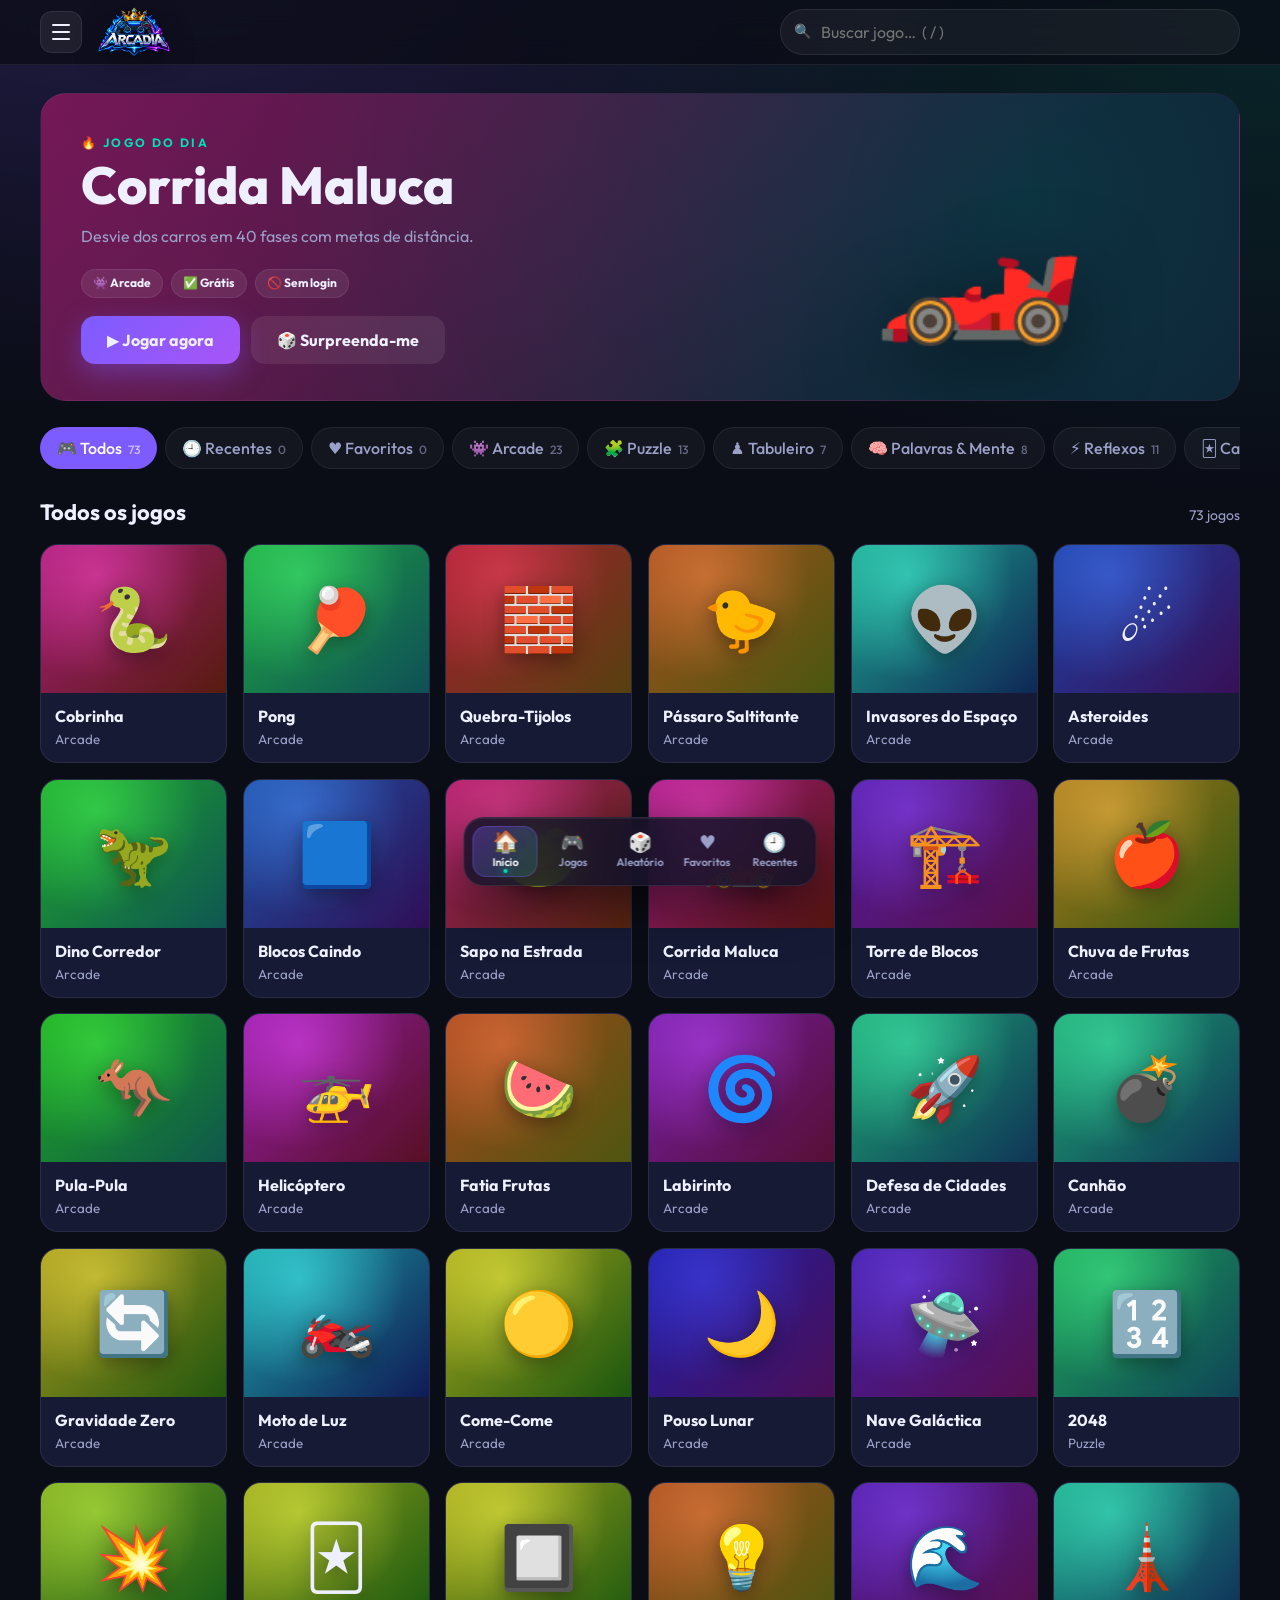
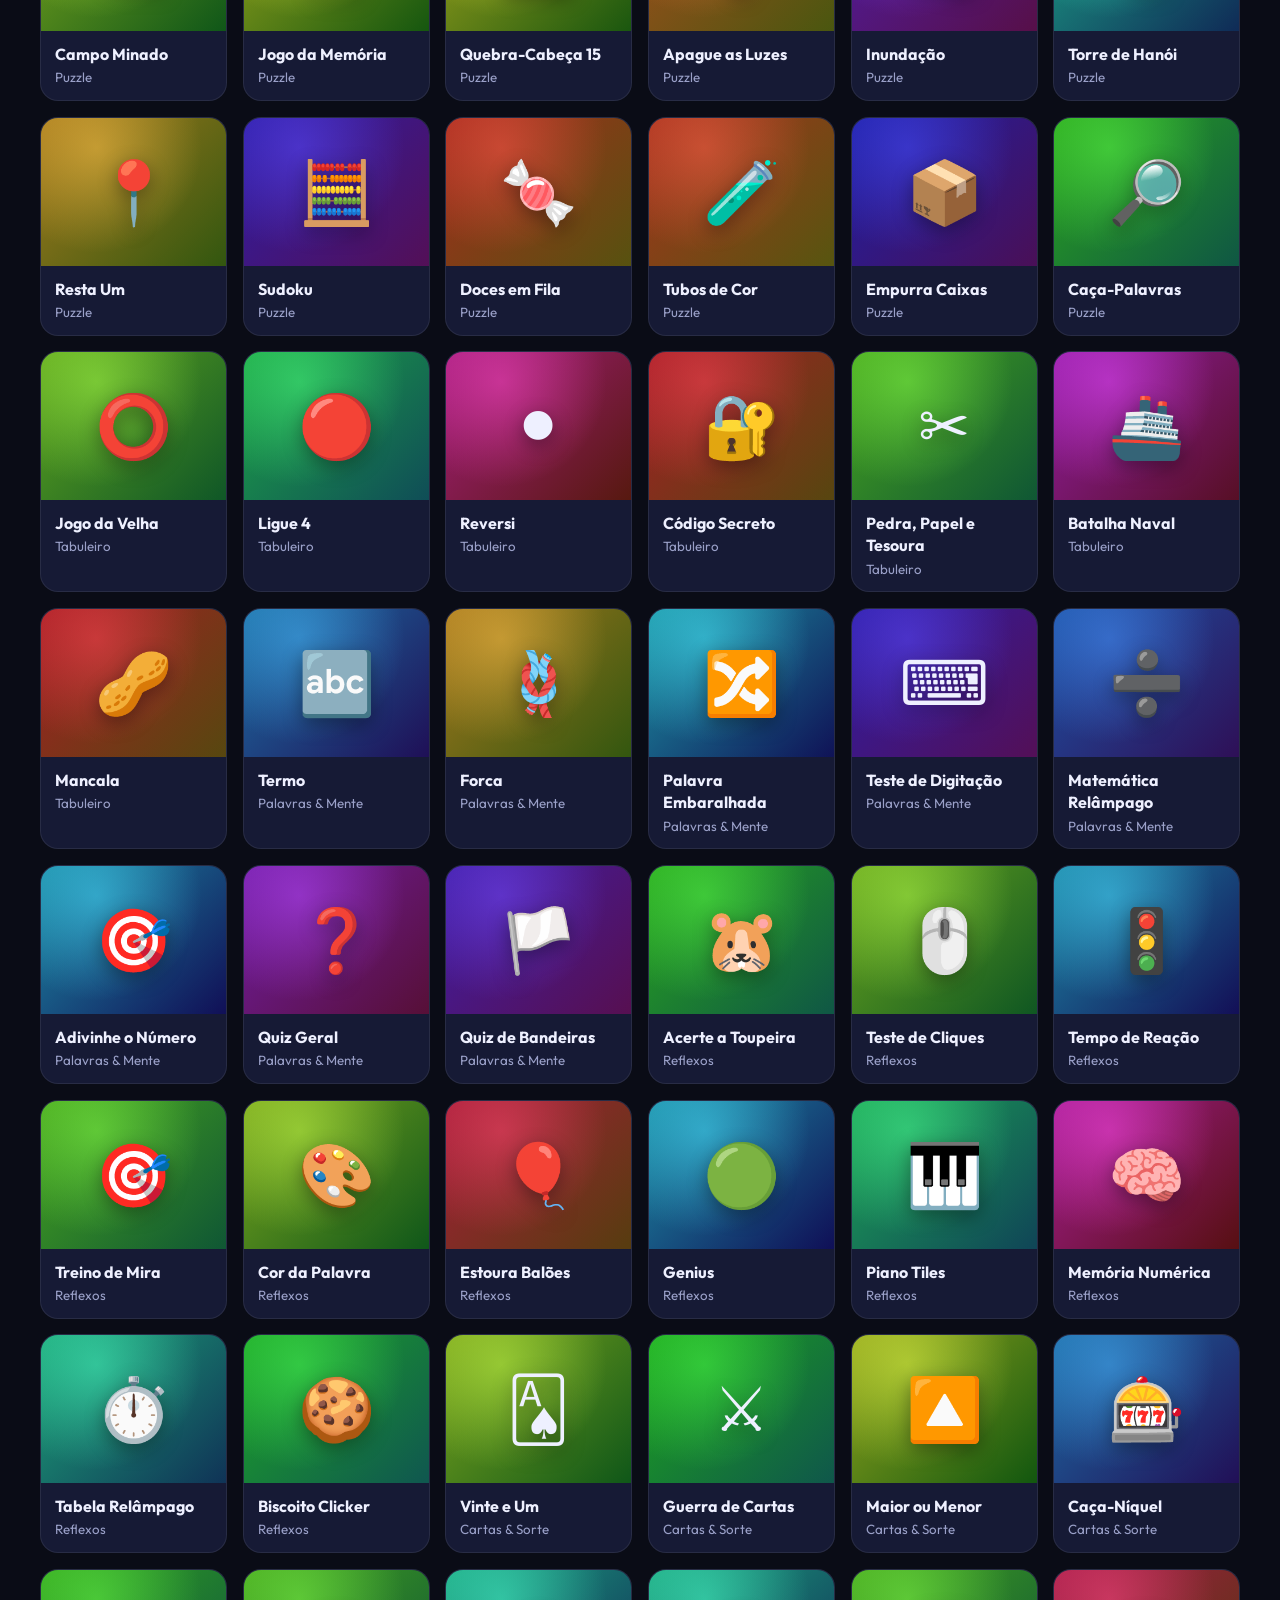
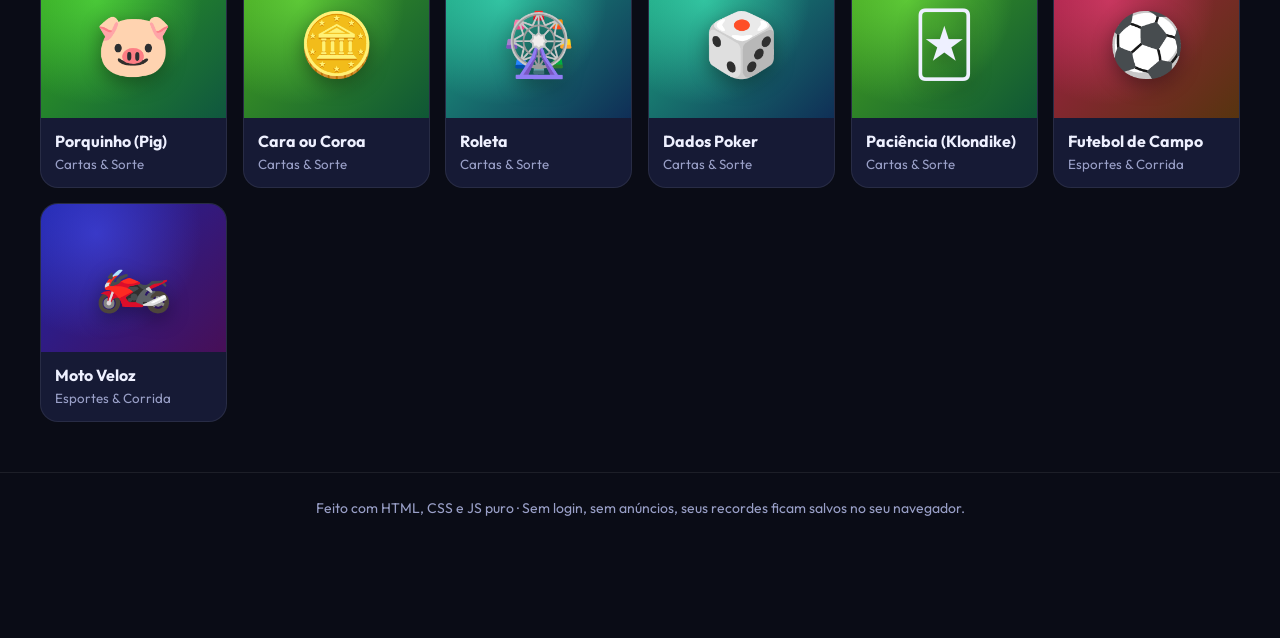
==== index.html @ a202a9a1 "git commit primeiro commit" ====
<!doctype html>
<html lang="pt-BR">
<head>
  <meta charset="utf-8">
  <!-- viewport responsivo: base para o layout funcionar bem em celulares -->
  <meta name="viewport" content="width=device-width,initial-scale=1">
  <title>ARCADIA · Jogos online grátis, sem login</title>
  <meta name="description" content="Mais de 70 jogos grátis direto no navegador. Sem login, sem instalar, sem enrolação.">
  <!-- Logotipo oficial (crop do images/arcadia.png) -->
  <link rel="icon" type="image/png" href="images/arcadia-icon.png">
  <link rel="apple-touch-icon" href="images/arcadia-icon.png">
  <link rel="preconnect" href="https://fonts.googleapis.com">
  <link href="https://fonts.googleapis.com/css2?family=Outfit:wght@400;500;700;800&family=Press+Start+2P&display=swap" rel="stylesheet">
  <link rel="stylesheet" href="css/style.css">
</head>
<body>
  <!-- HEADER FIXO/STICKY: fica no topo mesmo durante a rolagem.
       O botão hambúrguer e a barra de progresso são injetados por js/ui.js. -->
  <header class="top"><div class="wrap">
    <a class="logo" href="index.html" aria-label="ARCADIA — página inicial"><img src="images/arcadia-logo.png" alt="ARCADIA" width="462" height="320" decoding="async"></a>
    <!-- Busca instantânea: filtra por nome, descrição ou id (atalho: tecla /) -->
    <label class="search"><input id="q" type="search" placeholder="Buscar jogo…  ( / )" autocomplete="off" aria-label="Buscar jogo"></label>
  </div></header>

  <main class="wrap">
    <!-- DESTAQUE DO DIA: preenchido por portal.js com um jogo escolhido pela data -->
    <section class="hero" id="hero"></section>

    <!-- CONTINUE JOGANDO: campanhas com progresso salvo. Oculto quando vazio. -->
    <section class="resume" id="resume" hidden></section>

    <!-- FILTROS: Todos / Recentes / Favoritos + categorias. Gerado pelo portal.js -->
    <nav class="chips" id="chips" aria-label="Filtros de jogos"></nav>

    <!-- TÍTULO DA LISTA + CONTADOR -->
    <div class="sec"><h2 id="title">Todos os jogos</h2><span id="count"></span></div>

    <!-- GRADE DE JOGOS: cards gerados dinamicamente -->
    <div class="grid" id="grid"></div>
  </main>

  <!-- Rodapé tradicional. O menu fixo de navegação (dock) é criado pelo ui.js. -->
  <footer><div class="wrap">Feito com HTML, CSS e JS puro · Sem login, sem anúncios, seus recordes ficam salvos no seu navegador.</div></footer>

  <!-- Ordem importante:
       common.js  -> utilidades, som, efeitos e armazenamento local;
       catalog.js -> lista de todos os jogos;
       ui.js      -> menu lateral animado + dock fixo + progresso de scroll;
       portal.js  -> lógica exclusiva da home. -->
  <script src="js/common.js"></script>
  <script src="js/catalog.js"></script>
  <script src="js/ui.js"></script>
  <script src="js/portal.js"></script>
</body>
</html>
---- css/style.css ----
*{box-sizing:border-box;margin:0}
:root{--bg:#0a0c16;--card:#161a35;--line:rgba(255,255,255,.08);--txt:#eef0ff;--mut:#9aa0c8;--acc:#7c5cff;--acc2:#00e0b8;--pink:#ff4d8d;--r:18px;--h:260}
html{scroll-behavior:smooth}
body{font-family:'Outfit',system-ui,sans-serif;background:var(--bg);color:var(--txt);min-height:100vh;line-height:1.4;background-image:radial-gradient(900px 500px at 10% -10%,rgba(124,92,255,.22),transparent),radial-gradient(800px 500px at 100% 0,rgba(0,224,184,.12),transparent);background-attachment:fixed}
a{color:inherit;text-decoration:none}
button{font:inherit;color:inherit;cursor:pointer;border:0;background:none}
.wrap{max-width:1240px;margin:0 auto;padding:0 20px}
.top{position:sticky;top:0;z-index:20;backdrop-filter:blur(14px);background:rgba(10,12,22,.72);border-bottom:1px solid var(--line)}
.top .wrap{display:flex;align-items:center;gap:16px;height:64px}
.logo{display:flex;align-items:center;flex:none;height:50px}
.logo img{display:block;height:50px;width:auto;filter:drop-shadow(0 5px 14px rgba(0,0,0,.45))}
.search{flex:1;max-width:460px;margin-left:auto;position:relative}
.search input{width:100%;padding:11px 16px 11px 40px;border-radius:999px;border:1px solid var(--line);background:rgba(255,255,255,.05);color:var(--txt);font:inherit;outline:0;transition:.2s}
.search input:focus{border-color:var(--acc);box-shadow:0 0 0 4px rgba(124,92,255,.2)}
.search:before{content:'🔍';position:absolute;left:14px;top:50%;transform:translateY(-50%);font-size:14px;opacity:.7}
.hero{margin:28px 0 8px;border-radius:26px;padding:34px 40px;display:grid;grid-template-columns:1.2fr .8fr;gap:20px;align-items:center;overflow:hidden;border:1px solid var(--line);background:linear-gradient(135deg,hsl(var(--h) 70% 24%),#10132b 72%)}
.hero small{letter-spacing:.2em;text-transform:uppercase;color:var(--acc2);font-weight:700;font-size:12px}
.hero h1{font-size:clamp(30px,4.5vw,52px);line-height:1.05;font-weight:800;margin-top:6px}
.hero p{color:var(--mut);margin:12px 0 22px;max-width:46ch}
.hero .big{font-size:clamp(90px,16vw,170px);text-align:center;filter:drop-shadow(0 20px 40px rgba(0,0,0,.5));animation:float 4s ease-in-out infinite}
@keyframes float{50%{transform:translateY(-12px) rotate(-4deg)}}
.btn{display:inline-block;padding:13px 26px;border-radius:14px;font-weight:700;background:linear-gradient(135deg,var(--acc),#a855f7);box-shadow:0 10px 28px rgba(124,92,255,.4);transition:.2s}
.btn:hover{transform:translateY(-2px);box-shadow:0 14px 34px rgba(124,92,255,.55)}
.btn.ghost{background:rgba(255,255,255,.08);box-shadow:none;margin-left:8px}
.chips{display:flex;gap:8px;overflow-x:auto;padding:18px 0 6px;scrollbar-width:none}
.chip{padding:9px 16px;border-radius:999px;border:1px solid var(--line);background:rgba(255,255,255,.04);white-space:nowrap;font-weight:500;color:var(--mut);transition:.15s}
.chip:hover{color:#fff}.chip.on{background:var(--acc);color:#fff;border-color:transparent}
.chip b{opacity:.6;margin-left:6px;font-weight:500;font-size:12px}
.sec{display:flex;align-items:baseline;justify-content:space-between;margin:22px 0 4px}
.sec h2{font-size:22px}.sec span{color:var(--mut);font-size:14px}
.grid{display:grid;grid-template-columns:repeat(auto-fill,minmax(168px,1fr));gap:16px;padding:12px 0 50px}
.card{display:block;border-radius:var(--r);overflow:hidden;background:var(--card);border:1px solid var(--line);transition:.25s;position:relative}
.card:hover{transform:translateY(-6px) scale(1.02);box-shadow:0 18px 40px rgba(0,0,0,.45),0 0 0 1px hsl(var(--h) 80% 60%/.6)}
.thumb{aspect-ratio:1/.8;display:grid;place-items:center;font-size:62px;position:relative;background:radial-gradient(circle at 30% 20%,hsl(var(--h) 90% 62%/.55),transparent 60%),linear-gradient(135deg,hsl(var(--h) 70% 38%),hsl(calc(var(--h) + 50) 70% 20%))}
.thumb .ico{transition:.3s;filter:drop-shadow(0 6px 10px rgba(0,0,0,.4))}
.card:hover .ico{transform:scale(1.2) rotate(-6deg)}
.fav{position:absolute;top:8px;right:8px;width:32px;height:32px;border-radius:50%;background:rgba(0,0,0,.35);font-size:15px;opacity:0;transition:.2s;color:#fff}
.card:hover .fav,.fav.on{opacity:1}.fav.on{color:var(--pink)}
@media(hover:none){.fav{opacity:1}}
.meta{padding:12px 14px}.meta b{display:block;font-weight:700}.meta small{color:var(--mut)}
.empty{grid-column:1/-1;text-align:center;color:var(--mut);padding:50px 0}
/* continue sua história */
.resume{margin:22px 0 2px;animation:pageIn .55s .05s ease both}
.resume-head{display:flex;align-items:baseline;justify-content:space-between;gap:12px;margin-bottom:10px}
.resume-head h2{font-size:20px}
.resume-head span{color:var(--mut);font-size:13px}
.resume-row{display:flex;gap:12px;overflow-x:auto;padding:2px 2px 8px;scrollbar-width:thin;scroll-snap-type:x proximity}
.resume-card{
  position:relative;flex:none;width:240px;display:grid;
  grid-template-columns:44px minmax(0,1fr) auto;grid-template-rows:auto auto;
  align-items:center;gap:4px 10px;padding:12px;border-radius:16px;
  background:linear-gradient(135deg,hsl(var(--h) 70% 26%/.92),#10132b 78%);
  border:1px solid hsl(var(--h) 70% 60%/.28);scroll-snap-align:start;
  overflow:hidden;transition:transform .2s,border-color .2s,box-shadow .2s;
  animation:cardIn .5s cubic-bezier(.2,.8,.2,1) both;
  animation-delay:calc(var(--i,0) * 40ms);
}
.resume-card:hover{transform:translateY(-3px);border-color:hsl(var(--h) 80% 65%/.6);box-shadow:0 14px 30px rgba(0,0,0,.4)}
.resume-card .ico{
  grid-row:1/3;width:44px;height:44px;border-radius:13px;display:grid;place-items:center;
  font-size:24px;background:rgba(255,255,255,.1);box-shadow:inset 0 1px 0 rgba(255,255,255,.12);
}
.resume-copy{display:flex;flex-direction:column;gap:1px;min-width:0}
.resume-copy b{font-size:14px;line-height:1.15;white-space:nowrap;overflow:hidden;text-overflow:ellipsis}
.resume-copy small{font-size:11px;color:var(--mut)}
.resume-progress{grid-column:2/3;height:5px;border-radius:99px;background:rgba(0,0,0,.35);overflow:hidden}
.resume-progress i{
  display:block;height:100%;border-radius:inherit;
  background:linear-gradient(90deg,var(--acc2),hsl(var(--h) 90% 65%));
  box-shadow:0 0 8px hsl(var(--h) 90% 60%/.6);
}
.resume-card em{grid-column:3;grid-row:1/3;font-style:normal;font-size:22px;color:rgba(255,255,255,.5);transition:transform .2s}
.resume-card:hover em{transform:translateX(3px);color:#fff}
@media(max-width:700px){.resume-card{width:210px}.resume-head h2{font-size:18px}.resume-head span{display:none}}
footer{border-top:1px solid var(--line);padding:26px 0;color:var(--mut);text-align:center;font-size:14px}
/* game page */
.gwrap{max-width:980px;margin:22px auto;padding:0 16px}
.crumbs{display:flex;align-items:center;gap:12px;margin-bottom:14px}
.back{padding:9px 16px;border-radius:12px;background:rgba(255,255,255,.06);border:1px solid var(--line)}
.frame{border-radius:22px;overflow:hidden;border:1px solid var(--line);background:var(--card);box-shadow:0 30px 80px rgba(0,0,0,.5)}
.hud{display:flex;align-items:center;gap:14px;padding:12px 18px;background:linear-gradient(90deg,hsl(var(--h) 60% 22%),var(--card))}
.hud .ttl{font-weight:800;font-size:18px;margin-right:auto;display:flex;gap:10px;align-items:center}
.stat{text-align:center;min-width:62px}.stat small{display:block;font-size:10px;letter-spacing:.12em;color:var(--mut);text-transform:uppercase}.stat b{font-size:20px;font-variant-numeric:tabular-nums}
.ib{width:38px;height:38px;border-radius:11px;background:rgba(255,255,255,.08);display:grid;place-items:center}.ib:hover{background:rgba(255,255,255,.16)}
.stagewrap{position:relative;display:grid}
.stagewrap>.stage,.stagewrap>.ov{grid-area:1/1}
.stage{min-height:440px;display:flex;flex-direction:column;align-items:center;justify-content:center;gap:12px;padding:14px;background:radial-gradient(circle at 50% 0,#171b3d,#0a0c1a);user-select:none;-webkit-user-select:none}
.cv{border-radius:12px;background:#000;touch-action:none;box-shadow:0 0 0 1px var(--line),0 20px 50px rgba(0,0,0,.5)}
.ov{position:relative;inset:auto;z-index:5;display:grid;place-items:center;background:rgba(7,9,20,.8);backdrop-filter:blur(8px);text-align:center;padding:20px}
.ov[hidden]{display:none}.ov .box{max-width:420px}.ov .bigico{font-size:76px}
.ov h2{font-size:30px}.ov p{color:var(--mut);margin:8px 0 20px}
.ov .sc{font-size:44px;font-weight:800}
.badge{display:inline-block;background:var(--pink);padding:3px 12px;border-radius:99px;font-size:12px;font-weight:800;letter-spacing:.1em;margin-bottom:8px}
.frame:fullscreen{border-radius:0;display:flex;flex-direction:column;border:0}.frame:fullscreen .stagewrap{flex:1;display:grid;min-height:0}.frame:fullscreen .stage{min-height:0}
.padhost{display:flex;justify-content:center;background:#0a0c1a}.padhost:not(:empty){padding:0 0 14px}
.pad{display:flex;gap:10px;align-items:center;justify-content:space-between;width:100%;max-width:520px;padding:0 16px}
.pg{display:flex;gap:8px}.pb{width:64px;height:64px;border-radius:18px;background:rgba(255,255,255,.1);font-size:24px;touch-action:none;user-select:none}.pb:active{background:var(--acc)}
.pad.duo{max-width:640px;gap:4px;padding:0 6px}
.pad.duo .pg{gap:4px}
.pad.duo .pb{width:46px;height:46px;border-radius:14px;font-size:17px;font-weight:800}
.info{display:grid;grid-template-columns:1fr 1fr;gap:16px;margin:18px 0}
.panel{background:var(--card);border:1px solid var(--line);border-radius:18px;padding:18px}
.panel h3{margin-bottom:8px}.panel p{color:var(--mut)}
/* helpers for DOM games */
.btns{display:flex;gap:8px;flex-wrap:wrap;justify-content:center}
.gb{padding:10px 18px;border-radius:12px;background:rgba(255,255,255,.09);border:1px solid var(--line);font-weight:600;transition:.15s}
.gb:hover{background:rgba(255,255,255,.18)}.gb:disabled{opacity:.4;cursor:default}.gb.pri{background:var(--acc);border-color:transparent}
.msg{font-size:18px;font-weight:600;min-height:28px;text-align:center}
.board{display:grid;gap:6px;justify-content:center}
.cellb{display:grid;place-items:center;border-radius:10px;background:rgba(255,255,255,.08);font-weight:800;transition:.12s;user-select:none}
button.cellb:hover{background:rgba(255,255,255,.16)}
.pcard{width:62px;height:88px;border-radius:9px;background:#fff;color:#111;display:flex;flex-direction:column;align-items:center;justify-content:center;font-weight:800;font-size:22px;box-shadow:0 6px 14px rgba(0,0,0,.4);animation:deal .28s cubic-bezier(.2,.8,.2,1)}
.pcard.red{color:#d11}.pcard.back{background:repeating-linear-gradient(45deg,#4c3bd0,#4c3bd0 6px,#6b57ff 6px,#6b57ff 12px)}
@keyframes deal{from{opacity:0;transform:translateY(-22px) rotate(-9deg) scale(.9)}to{opacity:1;transform:none}}
@media(max-width:700px){.hud{flex-wrap:wrap;gap:8px;padding:10px 12px}.hud .ttl{order:-1;flex:1 1 100%;min-width:0;white-space:normal;font-size:16px;margin-right:0;line-height:1.15}.stat{min-width:48px}.stat b{font-size:17px}.ib{width:34px;height:34px;flex:none}.gwrap{padding:0 10px}.info{grid-template-columns:1fr}.hero{grid-template-columns:1fr;padding:24px}.hero .big{order:-1;font-size:90px}.logo{height:44px}.logo img{height:44px}.stage{min-height:360px}}

/* ===================== polimento / toque ===================== */
button{-webkit-tap-highlight-color:transparent;touch-action:manipulation}
.gb{position:relative;transition:transform .12s,background .18s,box-shadow .18s,filter .18s}
.gb:active{transform:scale(.96)}
.gb.pri{background:linear-gradient(135deg,var(--acc),#a855f7);box-shadow:0 8px 22px rgba(124,92,255,.35)}
.gb.pri:hover{box-shadow:0 12px 28px rgba(124,92,255,.5)}
.pb{transition:transform .08s,background .12s}
.pb:active{transform:scale(.9);background:var(--acc)}
@media(max-width:700px){.pb{width:62px;height:62px;border-radius:16px;font-size:23px}.stage{min-height:320px;padding:10px}}
@media(hover:none){.pb{width:68px;height:68px}}

/* roleta */
.rl{display:flex;gap:18px;align-items:center;justify-content:center;flex-wrap:wrap;width:100%}
.rl-wheel{position:relative;flex:none;filter:drop-shadow(0 18px 30px rgba(0,0,0,.55))}
.rl-wheel canvas{display:block;width:min(340px,78vw);height:auto}
.rl-panel{display:flex;flex-direction:column;gap:10px;flex:1;min-width:210px;max-width:360px}
.rl-bank{display:flex;justify-content:space-between;gap:10px;background:rgba(255,255,255,.06);border:1px solid var(--line);border-radius:14px;padding:10px 14px}
.rl-bank small{color:var(--mut);font-size:10px;letter-spacing:.12em;text-transform:uppercase;display:block}
.rl-bank b{font-size:20px;font-variant-numeric:tabular-nums}
.rl-chips{display:flex;gap:8px;flex-wrap:wrap}
.rl-chip{width:46px;height:46px;border-radius:50%;font-weight:800;font-size:13px;border:2px dashed rgba(255,255,255,.35);background:radial-gradient(circle at 35% 30%,#ffe9a8,#e8a400);color:#3a2400;transition:.15s}
.rl-chip.on{transform:translateY(-3px) scale(1.06);box-shadow:0 0 0 3px var(--acc2),0 8px 18px rgba(0,0,0,.4);border-style:solid}
.rl-chip:disabled{opacity:.35}
.rl-hist{display:flex;gap:5px;flex-wrap:wrap;min-height:24px}
.rl-h{width:24px;height:24px;border-radius:50%;display:grid;place-items:center;font-size:10px;font-weight:800;color:#fff;background:#333}
.rl-h.red{background:#e0245e}.rl-h.black{background:#1b2030}.rl-h.zero{background:#0e9f6e}
.rl-result{font-size:13px;color:var(--mut);min-height:20px;text-align:center}
.rl-board{display:flex;flex-direction:column;gap:6px;width:100%;max-width:560px;margin-top:4px}
.rl-row{display:grid;gap:5px}
.rl-nums{grid-template-columns:repeat(12,1fr)}
.rl-out{grid-template-columns:repeat(6,1fr)}
.rl-b{position:relative;border-radius:9px;padding:8px 2px;font-weight:800;font-size:12px;border:1px solid rgba(255,255,255,.16);background:rgba(255,255,255,.06);transition:.12s;min-height:34px;color:#fff;line-height:1.1}
.rl-b:hover{filter:brightness(1.22)}
.rl-b:active{transform:scale(.93)}
.rl-b.red{background:linear-gradient(180deg,#e0245e,#a5103f)}
.rl-b.black{background:linear-gradient(180deg,#242a3d,#12151f)}
.rl-b.zero{background:linear-gradient(180deg,#10b981,#067a55)}
.rl-b .bet{position:absolute;top:-6px;right:-4px;background:var(--acc2);color:#002b22;font-size:9px;border-radius:8px;padding:1px 5px;font-weight:800;box-shadow:0 2px 6px #0007}
.rl-b.win{animation:winpulse .85s ease}
@keyframes winpulse{0%,100%{box-shadow:0 0 0 0 transparent}40%{box-shadow:0 0 0 4px var(--acc2),0 0 22px var(--acc2)}}
@media(max-width:430px){.rl-nums{grid-template-columns:repeat(6,1fr)}.rl-out{grid-template-columns:repeat(3,1fr)}.rl-wheel canvas{width:min(290px,80vw)}}

/* dados 3D */
.dice-row{display:flex;gap:10px;flex-wrap:wrap;justify-content:center;perspective:900px;padding:6px 0}
.d3{flex:none;transition:transform .16s;cursor:pointer}
.d3.held{transform:translateY(-10px)}
.d3c{position:relative;width:100%;height:100%;transform-style:preserve-3d;transition:transform .6s cubic-bezier(.2,.7,.2,1);border-radius:12px}
.d3f{position:absolute;inset:0;background:linear-gradient(145deg,#fff,#dfe3f5);border-radius:14%;display:grid;grid-template-columns:repeat(3,1fr);grid-template-rows:repeat(3,1fr);padding:14%;gap:5%;backface-visibility:hidden;box-shadow:inset 0 0 8px rgba(0,0,0,.18)}
.d3p{border-radius:50%;background:radial-gradient(circle at 35% 35%,#6a708f,#161a2b);align-self:center;justify-self:center;width:72%;height:72%}
.d3.held .d3f{box-shadow:inset 0 0 8px rgba(0,0,0,.18),0 0 0 2px var(--acc2)}

/* slots */
.slots{display:flex;gap:8px;padding:12px;border-radius:20px;background:linear-gradient(160deg,#2a1a5e,#0e0b20);border:1px solid rgba(255,255,255,.15);box-shadow:inset 0 0 30px #0008}
.reel{border-radius:12px;overflow:hidden;background:#fff;position:relative;flex:none}
.reel:before,.reel:after{content:'';position:absolute;left:0;right:0;height:16px;z-index:2;pointer-events:none}
.reel:before{top:0;background:linear-gradient(#0006,transparent)}
.reel:after{bottom:0;background:linear-gradient(transparent,#0006)}
.reel-strip{position:absolute;left:0;right:0;top:0;display:flex;flex-direction:column;will-change:transform}
.reel-strip div{display:grid;place-items:center}
.paytable{display:flex;gap:8px;flex-wrap:wrap;justify-content:center;font-size:12px;color:var(--mut);max-width:460px;text-align:center}

/* ===================== efeitos globais ===================== */
.stage{position:relative;overflow:hidden;isolation:isolate}
.stage > *{position:relative;z-index:1}
.stage:before,.stage:after{content:'';position:absolute;width:340px;height:340px;border-radius:50%;filter:blur(70px);opacity:.3;pointer-events:none;z-index:0}
.stage:before{background:radial-gradient(circle,var(--acc),transparent 70%);top:-140px;left:-90px;animation:drift1 16s ease-in-out infinite alternate}
.stage:after{background:radial-gradient(circle,var(--acc2),transparent 70%);bottom:-160px;right:-110px;animation:drift2 19s ease-in-out infinite alternate}
@keyframes drift1{to{transform:translate(90px,70px) scale(1.25)}}
@keyframes drift2{to{transform:translate(-80px,-60px) scale(1.2)}}
.cellb{transition:transform .12s,background .18s,box-shadow .18s,opacity .18s}
.fx-canvas{position:fixed;inset:0;pointer-events:none;z-index:9999}
.fx-float{position:fixed;transform:translate(-50%,-50%);font-weight:800;font-size:18px;pointer-events:none;z-index:9998;animation:fxfloat .9s cubic-bezier(.2,.7,.2,1) forwards;text-shadow:0 2px 10px #000}
@keyframes fxfloat{0%{opacity:0;transform:translate(-50%,-30%) scale(.7)}25%{opacity:1}100%{opacity:0;transform:translate(-50%,-190%) scale(1.1)}}
.fx-shake{animation:fxshake .38s cubic-bezier(.36,.07,.19,.97)}
@keyframes fxshake{10%,90%{transform:translate(-2px,1px)}20%,80%{transform:translate(4px,-2px)}30%,50%,70%{transform:translate(-6px,2px)}40%,60%{transform:translate(6px,-1px)}}
.fx-pop{animation:fxpop .3s cubic-bezier(.2,.8,.2,1)}
@keyframes fxpop{0%{transform:scale(.82)}55%{transform:scale(1.12)}100%{transform:scale(1)}}
.stat b.fx-pop{animation:scorepop .32s cubic-bezier(.2,.8,.2,1)}
@keyframes scorepop{0%{transform:scale(.7);color:var(--acc2)}60%{transform:scale(1.22)}100%{transform:scale(1)}}
.ov .box{animation:ovpop .34s cubic-bezier(.2,.8,.2,1)}
.ov .bigico{animation:floaty 2.6s ease-in-out infinite}
@keyframes ovpop{from{opacity:0;transform:translateY(16px) scale(.94)}to{opacity:1;transform:none}}
@keyframes floaty{50%{transform:translateY(-10px) rotate(-5deg)}}
.btn:active{transform:scale(.96)}
.k-banner{position:absolute;inset:0;display:grid;place-content:center;text-align:center;pointer-events:none;background:radial-gradient(circle at 50% 50%,rgba(124,92,255,.34),transparent 68%);animation:bannerin .4s ease both}
.stage > .k-banner{position:absolute;z-index:6}
.k-banner b{font-size:clamp(26px,6vw,46px);font-weight:800;text-shadow:0 8px 26px #000;background:linear-gradient(90deg,var(--acc2),#fff 55%,var(--acc));-webkit-background-clip:text;background-clip:text;color:transparent}
.k-banner small{display:block;margin-top:6px;color:var(--mut);font-weight:700;letter-spacing:.14em;text-transform:uppercase;font-size:11px}
.k-banner.out{animation:bannerout .55s ease forwards}
@keyframes bannerin{from{opacity:0;transform:scale(.82)}to{opacity:1;transform:none}}
@keyframes bannerout{to{opacity:0;transform:scale(1.1)}}

/* moeda 3D */
.coin3d{width:128px;height:128px;position:relative;transform-style:preserve-3d;transition:transform .7s cubic-bezier(.2,.7,.2,1);margin:8px auto;filter:drop-shadow(0 14px 18px rgba(0,0,0,.45))}
.coin-face{position:absolute;inset:0;border-radius:50%;display:grid;place-items:center;font-size:56px;background:radial-gradient(circle at 35% 30%,#fff6c2,#ffd23f 45%,#e8a400 75%,#a56b00);border:5px solid #c98b00;box-shadow:inset 0 0 22px rgba(165,107,0,.7);backface-visibility:hidden}
.coin-face.back{transform:rotateY(180deg)}

/* ficha voando / slots */
.rl-fly{position:fixed;width:38px;height:38px;border-radius:50%;display:grid;place-items:center;font-size:13px;font-weight:800;color:#3a2400;background:radial-gradient(circle at 35% 30%,#ffe9a8,#e8a400);box-shadow:0 6px 14px rgba(0,0,0,.5);z-index:9998;pointer-events:none}
.slots.spinning{box-shadow:inset 0 0 30px #0008,0 0 34px rgba(124,92,255,.55)}
.reel-strip{transition:filter .2s}
.slots.spinning .reel-strip{filter:blur(2px)}
.slots.win{animation:slotwin .5s ease}
@keyframes slotwin{40%{box-shadow:inset 0 0 30px #0008,0 0 44px rgba(0,222,184,.85)}}
.d3f{box-shadow:inset 0 0 8px rgba(0,0,0,.18),inset 0 0 0 1px rgba(0,0,0,.05)}

/* =====================================================================================
   NAVEGAÇÃO AVANÇADA — menu lateral animado, dock fixo, barra de progresso e microanimações
   -------------------------------------------------------------------------------------
   Esta seção é usada por js/ui.js nas duas páginas (home e página do jogo).
   A ideia é manter o header sticky atual e acrescentar:
     • botão hambúrguer animado;
     • gaveta lateral com fundo escurecido (off-canvas);
     • menu fixo no rodapé (dock), ótimo para celular;
     • animações de entrada dos cards, do menu e da página;
     • ajustes finos de responsividade para telas pequenas.
   ===================================================================================== */
:root{
  --dock-h:66px;                 /* altura aproximada do menu inferior */
  --safe-b:env(safe-area-inset-bottom,0px); /* área segura do iPhone, por exemplo */
}
body{
  padding-bottom:calc(var(--dock-h) + 28px + var(--safe-b));
}
body.nav-open{overflow:hidden}

/* Foco visível para navegação por teclado (acessibilidade) */
:focus-visible{outline:2px solid var(--acc2);outline-offset:3px;border-radius:8px}

/* ------------------------------------------------------------------ botão hambúrguer */
.burger{
  width:42px;height:42px;flex:none;border-radius:12px;
  display:grid;place-content:center;gap:5px;
  background:rgba(255,255,255,.07);border:1px solid var(--line);
  transition:background .2s,box-shadow .2s,transform .15s;
}
.burger:hover{background:rgba(255,255,255,.14);box-shadow:0 0 0 4px rgba(124,92,255,.14)}
.burger:active{transform:scale(.94)}
.burger span{
  display:block;width:18px;height:2px;border-radius:2px;background:var(--txt);
  transition:transform .28s cubic-bezier(.2,.8,.2,1),opacity .2s;
}
body.nav-open .burger span:nth-child(1){transform:translateY(7px) rotate(45deg)}
body.nav-open .burger span:nth-child(2){opacity:0;transform:scaleX(.2)}
body.nav-open .burger span:nth-child(3){transform:translateY(-7px) rotate(-45deg)}

/* ------------------------------------------------------------------ fundo do menu */
.side-ov{
  position:fixed;inset:0;z-index:70;
  background:rgba(4,6,14,.62);backdrop-filter:blur(4px);
  opacity:0;transition:opacity .3s ease;
}
.side-ov[hidden]{display:none}
.side-ov.show{opacity:1}

/* ------------------------------------------------------------------ gaveta lateral */
.side{
  position:fixed;top:0;left:0;bottom:0;z-index:80;
  width:min(340px,88vw);
  display:flex;flex-direction:column;
  background:linear-gradient(160deg,#141938 0%,#0a0c16 68%);
  border-right:1px solid var(--line);
  box-shadow:32px 0 90px rgba(0,0,0,.6);
  padding-top:env(safe-area-inset-top,0px);
  transform:translateX(-105%);visibility:hidden;
  transition:transform .38s cubic-bezier(.2,.8,.2,1),visibility .38s;
  overscroll-behavior:contain;
}
.side.open{transform:none;visibility:visible}
.side-head{
  display:flex;align-items:center;justify-content:space-between;
  padding:18px 18px 14px;border-bottom:1px solid var(--line);flex:none;
}
.side-logo{display:block;flex:none;line-height:0}
.side-logo img{display:block;height:50px;width:auto;filter:drop-shadow(0 5px 14px rgba(0,0,0,.4))}
.side-x{
  width:36px;height:36px;border-radius:11px;display:grid;place-items:center;
  background:rgba(255,255,255,.07);font-size:15px;transition:.2s;
}
.side-x:hover{background:rgba(255,93,141,.22);color:var(--pink);transform:rotate(90deg)}
.side-scroll{flex:1;overflow-y:auto;padding:14px 14px 20px;scrollbar-width:thin}

/* Links principais do menu */
.side-nav{display:flex;flex-direction:column;gap:4px}
.side-link,.side-cat{
  display:flex;align-items:center;gap:12px;
  padding:11px 12px;border-radius:12px;color:var(--mut);font-weight:600;
  border:1px solid transparent;transition:background .2s,color .2s,transform .2s,border-color .2s;
  text-align:left;width:100%;
}
.side-link i,.side-cat i{font-style:normal;font-size:18px;width:24px;text-align:center;flex:none}
.side-link span,.side-cat span{flex:1;min-width:0;overflow:hidden;text-overflow:ellipsis;white-space:nowrap}
.side-link b,.side-cat b{
  font-size:11px;font-weight:700;color:var(--mut);
  background:rgba(255,255,255,.07);border:1px solid var(--line);
  padding:1px 8px;border-radius:999px;
}
.side-link:hover,.side-cat:hover{
  color:var(--txt);background:rgba(255,255,255,.07);transform:translateX(3px);
}
.side-link.on,.side-cat.on{
  color:#fff;border-color:rgba(124,92,255,.4);
  background:linear-gradient(135deg,rgba(124,92,255,.28),rgba(0,224,184,.12));
  box-shadow:0 8px 24px rgba(0,0,0,.25);
}
.side-link.on b,.side-cat.on b{color:var(--acc2);border-color:rgba(0,224,184,.3)}
.side-label{
  margin:18px 12px 8px;font-size:11px;font-weight:800;letter-spacing:.18em;
  text-transform:uppercase;color:var(--mut);
}
.side-cats{display:flex;flex-direction:column;gap:3px}
.side-tip{
  margin:18px 6px 0;padding:13px 14px;border-radius:14px;font-size:13px;color:var(--mut);
  background:rgba(255,255,255,.05);border:1px dashed var(--line);line-height:1.5;
}
.side-tip b{color:var(--acc2);display:block;margin-bottom:2px}
.kbd{
  display:inline-grid;place-items:center;min-width:20px;height:20px;padding:0 5px;
  border-radius:6px;background:rgba(255,255,255,.1);border:1px solid var(--line);
  color:var(--txt);font-weight:700;font-size:11px;
}
.side-foot{
  flex:none;display:flex;align-items:center;gap:8px;
  padding:13px 18px calc(13px + var(--safe-b));
  border-top:1px solid var(--line);font-size:11px;color:var(--mut);line-height:1.35;
}
.side-dot{
  width:8px;height:8px;border-radius:50%;background:var(--acc2);flex:none;
  box-shadow:0 0 10px var(--acc2);animation:pulseDot 2s ease-in-out infinite;
}

/* Cascata de entrada dos itens do menu */
.side.open .side-link,.side.open .side-cat{
  animation:navIn .36s cubic-bezier(.2,.8,.2,1) both;
  animation-delay:calc(var(--i,0) * 26ms);
}
@keyframes navIn{from{opacity:0;transform:translateX(-16px)}to{opacity:1;transform:none}}
@keyframes pulseDot{50%{opacity:.35;transform:scale(.7)}}

/* ------------------------------------------------------------------ dock inferior fixo */
.dock{
  position:fixed;z-index:50;left:50%;bottom:calc(14px + var(--safe-b));
  transform:translateX(-50%);
  display:flex;gap:2px;padding:8px;border-radius:20px;
  background:rgba(16,19,40,.84);
  border:1px solid var(--line);
  backdrop-filter:blur(18px);-webkit-backdrop-filter:blur(18px);
  box-shadow:0 18px 50px rgba(0,0,0,.55),inset 0 1px 0 rgba(255,255,255,.06);
  animation:dockIn .5s cubic-bezier(.2,.8,.2,1) both;
}
.dock-i{
  position:relative;flex:1;min-width:64px;
  display:flex;flex-direction:column;align-items:center;gap:3px;
  padding:7px 10px;border-radius:14px;color:var(--mut);
  font-size:11px;font-weight:600;transition:background .2s,color .2s,transform .12s;
}
.dock-i i{font-style:normal;font-size:19px;line-height:1;transition:transform .2s}
.dock-i:hover{color:var(--txt);background:rgba(255,255,255,.06)}
.dock-i:active{transform:scale(.94)}
.dock-i.on{
  color:#fff;
  background:linear-gradient(135deg,rgba(124,92,255,.32),rgba(0,224,184,.14));
  box-shadow:inset 0 0 0 1px rgba(124,92,255,.34);
}
.dock-i.on i{transform:translateY(-1px) scale(1.12)}
.dock-i.on:after{
  content:'';position:absolute;bottom:4px;width:4px;height:4px;border-radius:50%;
  background:var(--acc2);box-shadow:0 0 8px var(--acc2);
}
@keyframes dockIn{from{opacity:0;transform:translate(-50%,26px)}to{opacity:1;transform:translate(-50%,0)}}

/* ------------------------------------------------------------------ progresso do scroll */
.top{box-shadow:0 0 0 rgba(0,0,0,0);transition:box-shadow .25s,background .25s}
.top.scrolled{box-shadow:0 12px 34px rgba(0,0,0,.38);background:rgba(10,12,22,.9)}
.top-progress{
  position:absolute;left:0;bottom:-1px;height:2px;width:0;
  background:linear-gradient(90deg,var(--acc),var(--acc2),var(--pink));
  box-shadow:0 0 12px rgba(0,224,184,.6);
  transition:width .08s linear;pointer-events:none;
}

/* ------------------------------------------------------------------ animações de página/cards */
main{animation:pageIn .5s ease both}
@keyframes pageIn{from{opacity:0;transform:translateY(10px)}to{opacity:1;transform:none}}
.hero{position:relative;isolation:isolate;animation:heroIn .6s cubic-bezier(.2,.8,.2,1) both}
.hero>*{position:relative;z-index:1}
.hero:after{
  content:'';position:absolute;z-index:0;inset:-30%;
  background:radial-gradient(circle at 70% 40%,rgba(0,224,184,.16),transparent 55%),
             radial-gradient(circle at 25% 80%,rgba(255,77,141,.14),transparent 55%);
  animation:heroGlow 9s ease-in-out infinite alternate;pointer-events:none;
}
@keyframes heroIn{from{opacity:0;transform:translateY(16px) scale(.985)}to{opacity:1;transform:none}}
@keyframes heroGlow{to{transform:translate(-24px,18px) scale(1.08) rotate(3deg)}}
.grid .card{
  animation:cardIn .5s cubic-bezier(.2,.8,.2,1) both;
  animation-delay:calc(var(--i,0) * 34ms);
}
@keyframes cardIn{from{opacity:0;transform:translateY(18px) scale(.97)}to{opacity:1;transform:none}}
.chips{animation:pageIn .55s .08s ease both}
.panel{transition:transform .22s,box-shadow .22s,border-color .22s}
.panel:hover{transform:translateY(-3px);border-color:rgba(124,92,255,.35);box-shadow:0 16px 36px rgba(0,0,0,.28)}
.frame{animation:frameIn .55s cubic-bezier(.2,.8,.2,1) both}
@keyframes frameIn{from{opacity:0;transform:translateY(16px) scale(.99)}to{opacity:1;transform:none}}
.crumbs{animation:pageIn .45s ease both}
.back{transition:transform .2s,background .2s}
.back:hover{transform:translateX(-3px);background:rgba(255,255,255,.12)}
.ib{transition:transform .12s,background .2s}
.ib:active{transform:scale(.92)}
.hud .ttl{min-width:0}
.hud .ttl span{font-size:22px}
.ov .box{will-change:transform,opacity}

/* ------------------------------------------------------------------ responsividade */
@media(max-width:900px){
  .side{width:min(330px,86vw)}
}
@media(max-width:700px){
  body{padding-bottom:calc(var(--dock-h) + 34px + var(--safe-b))}
  .gwrap{margin:14px auto}
  .hud .ttl span{font-size:20px}
  .side-head{padding:16px 14px 12px}
  .side-scroll{padding:12px 10px 18px}
}
@media(max-width:620px){
  .dock{
    left:0;right:0;bottom:0;transform:none;
    width:100%;border-radius:20px 20px 0 0;
    padding:7px 6px calc(7px + var(--safe-b));gap:0;
    animation:dockInMobile .5s cubic-bezier(.2,.8,.2,1) both;
  }
  .dock-i{min-width:0;font-size:10px;padding:5px 2px;border-radius:12px}
  .dock-i i{font-size:20px}
  @keyframes dockInMobile{from{opacity:0;transform:translateY(30px)}to{opacity:1;transform:none}}
}
@media(max-width:480px){
  .top .wrap{gap:9px;height:60px;padding:0 12px}
  .burger{width:38px;height:38px;border-radius:10px}
  .logo{height:38px}
  .logo img{height:38px}
  .side-logo img{height:42px}
  .search input{padding:10px 12px 10px 34px;font-size:14px}
  .search:before{left:11px}
  .hero{padding:20px;border-radius:20px;margin-top:20px}
  .hero .big{font-size:76px}
  .grid{grid-template-columns:repeat(auto-fill,minmax(142px,1fr));gap:12px}
  .meta{padding:10px 11px}
  .card .thumb{font-size:52px}
  .side{width:90vw}
  .sec h2{font-size:19px}
  .stage{min-height:300px}
}
@media(max-height:560px) and (orientation:landscape){
  .side-head{padding:10px 14px 8px}
  .side-scroll{padding:8px 10px}
  .side-tip{display:none}
}

/* Respeita quem prefere menos animações no sistema operacional */
@media(prefers-reduced-motion:reduce){
  *,*:before,*:after{
    animation-duration:.001ms !important;
    animation-iteration-count:1 !important;
    transition-duration:.001ms !important;
    scroll-behavior:auto !important;
  }
}

/* Etiquetas informativas do destaque do dia (categoria, grátis, sem login) */
.hero-tags{display:flex;gap:8px;flex-wrap:wrap;margin:0 0 18px}
.hero-tags span{
  font-size:12px;font-weight:700;color:var(--txt);
  padding:5px 11px;border-radius:999px;
  background:rgba(255,255,255,.08);border:1px solid var(--line);
  backdrop-filter:blur(6px);
}
@media(max-width:480px){
  .hero-tags{margin-bottom:16px;gap:6px}
  .hero-tags span{font-size:11px;padding:4px 9px}
  .hero .btn{padding:12px 18px;font-size:14px}
  .hero .btn.ghost{margin-left:0;margin-top:8px}
}

/* =============================================================================
   CONFIGURAÇÕES POR JOGO + REGRAS NA TELA INICIAL
   ============================================================================= */
#ghow{white-space:pre-line}
.ov .box{width:100%;max-width:420px;padding:4px 2px 8px}
.ov-rules{
  text-align:left;margin:12px 0 18px;padding:12px 14px;border-radius:14px;
  background:rgba(255,255,255,.055);border:1px solid var(--line);
  max-height:34vh;overflow:auto;
}
.ov-rules summary{cursor:pointer;font-weight:800;font-size:13px;letter-spacing:.04em;text-transform:uppercase;color:var(--acc2)}
.ov-rules p{font-size:13px;line-height:1.5;margin:10px 0 0;color:var(--mut)}
.ov-actions{display:flex;gap:8px;justify-content:center;align-items:center;flex-wrap:wrap}
.ov-actions .btn.ghost{margin-left:0}
.ov-actions .btn{padding:12px 20px}

.cfg-wrap{
  position:fixed;inset:0;height:100dvh;z-index:80;display:grid;place-items:center;padding:16px;
  background:rgba(4,6,15,.75);backdrop-filter:blur(10px);
}
.cfg-wrap[hidden]{display:none}
.cfg-card{
  width:min(560px,100%);max-height:90vh;display:flex;flex-direction:column;
  background:linear-gradient(180deg,#1a1f3d,#12162c);border:1px solid rgba(255,255,255,.13);
  border-radius:22px;box-shadow:0 30px 90px rgba(0,0,0,.65);overflow:hidden;
  animation:cfgIn .24s cubic-bezier(.2,.8,.2,1);
}
@keyframes cfgIn{from{opacity:0;transform:translateY(14px) scale(.97)}to{opacity:1;transform:none}}
.cfg-head{display:flex;align-items:center;gap:12px;padding:16px 18px;border-bottom:1px solid var(--line);background:rgba(255,255,255,.04);flex:none}
.cfg-head h2{font-size:18px;line-height:1.2;margin-right:auto;min-width:0}
.cfg-x{width:36px;height:36px;border-radius:11px;background:rgba(255,255,255,.08);display:grid;place-items:center;font-size:16px;flex:none}
.cfg-x:hover{background:rgba(255,255,255,.16)}
.cfg-body{padding:16px 18px 4px;overflow:auto;scrollbar-width:thin;flex:1;min-height:0}
.cfg-foot{display:flex;gap:8px;justify-content:flex-end;flex-wrap:wrap;padding:14px 18px;border-top:1px solid var(--line);background:rgba(0,0,0,.16);flex:none}
.cfg-foot .gb{font-size:13px;padding:10px 14px}
.set-group{margin-bottom:18px}
.set-group h3{font-size:11px;letter-spacing:.14em;text-transform:uppercase;color:var(--mut);margin-bottom:8px}
.set-row{
  display:flex;align-items:center;gap:14px;padding:11px 0;border-bottom:1px solid rgba(255,255,255,.055);
}
.set-row:last-child{border-bottom:0}
.set-row.col{flex-direction:column;align-items:stretch;gap:9px}
.set-copy{display:flex;flex-direction:column;gap:2px;flex:1;min-width:0}
.set-copy b{font-size:14px;font-weight:700}
.set-copy small{font-size:11.5px;color:var(--mut);line-height:1.35}
.set-best{font-size:18px;font-variant-numeric:tabular-nums}
.switch{position:relative;display:inline-flex;flex:none;cursor:pointer}
.switch input{position:absolute;opacity:0;width:1px;height:1px}
.switch i{
  width:46px;height:27px;border-radius:999px;background:rgba(255,255,255,.14);
  border:1px solid rgba(255,255,255,.12);position:relative;transition:.2s;display:block;
}
.switch i:after{
  content:'';position:absolute;top:3px;left:3px;width:19px;height:19px;border-radius:50%;
  background:#fff;transition:.2s;box-shadow:0 2px 6px rgba(0,0,0,.35);
}
.switch input:checked + i{background:linear-gradient(135deg,var(--acc),#a855f7);border-color:transparent}
.switch input:checked + i:after{transform:translateX(19px)}
.switch input:focus-visible + i{outline:3px solid rgba(0,224,184,.55);outline-offset:2px}
.seg{display:flex;gap:5px;flex-wrap:wrap;background:rgba(255,255,255,.055);border:1px solid var(--line);border-radius:12px;padding:4px}
.seg button{
  flex:1;min-width:64px;padding:8px 10px;border-radius:9px;font-size:12.5px;font-weight:700;
  color:var(--mut);transition:.15s;white-space:nowrap;
}
.seg button:hover{color:#fff;background:rgba(255,255,255,.07)}
.seg button.on{color:#fff;background:linear-gradient(135deg,var(--acc),#a855f7);box-shadow:0 4px 14px rgba(124,92,255,.4)}
.range{width:100%;accent-color:var(--acc);height:26px;cursor:pointer}
.set-danger{
  width:100%;margin-top:10px;padding:10px 14px;border-radius:11px;font-weight:700;font-size:13px;
  background:rgba(255,77,109,.1);border:1px solid rgba(255,77,109,.32);color:#ff9db4;transition:.15s;
}
.set-danger:hover{background:rgba(255,77,109,.2);color:#fff}
.set-note{font-size:11.5px;line-height:1.45;color:var(--mut);padding:8px 10px;border-radius:10px;background:rgba(0,224,184,.06);border:1px solid rgba(0,224,184,.12);margin-bottom:14px}
body.cfg-open{overflow:hidden}
@media(max-width:560px){
  .cfg-wrap{padding:8px;align-items:end}
  .cfg-card{max-height:94vh;border-radius:20px 20px 14px 14px}
  .cfg-head{padding:13px 14px}
  .cfg-head h2{font-size:16px}
  .cfg-body{padding:12px 14px 2px}
  .cfg-foot{padding:11px 14px;justify-content:stretch}
  .cfg-foot .gb{flex:1}
  .seg button{min-width:52px;font-size:12px;padding:8px 7px}
  .set-row{gap:10px}
  .ov{padding:14px}
  .ov .box{max-width:100%}
  .ov .bigico{font-size:54px}
  .ov h2{font-size:24px}
  .ov p{margin:6px 0 14px}
  .ov-rules{max-height:30vh;margin:10px 0 14px}
  .hud{gap:6px}
  .crumbs{gap:8px;font-size:13px}
  .back{padding:7px 12px;white-space:nowrap}
  #gcat{white-space:nowrap;overflow:hidden;text-overflow:ellipsis;min-width:0}
}
@media(max-width:380px){
  .ov .box>p{display:none}
  .ov .box.hub.phase-gate>p{display:block}
  .ov .bigico{font-size:44px}
  .ov h2{font-size:22px}
  .ov .ov-rules{margin:8px 0 12px}
  .ov-actions .btn{padding:11px 16px;font-size:14px}
}

/* =============================================================================
   POLIMENTO EXTRA — flash global, pausa e detalhes de estúdio
   ============================================================================= */
.fx-flash{
  position:fixed;inset:0;pointer-events:none;z-index:9997;
  opacity:0;transition:opacity .18s ease;
}
.fx-flash.on{opacity:.5}

.stage > .pause-badge{
  position:absolute;inset:0;z-index:8;
  display:grid;place-content:center;gap:6px;text-align:center;
  background:rgba(5,8,18,.62);
  backdrop-filter:blur(5px);-webkit-backdrop-filter:blur(5px);
  opacity:0;pointer-events:none;transition:opacity .2s ease;
}
.stage > .pause-badge.show{opacity:1;pointer-events:auto}
.pause-badge b{
  font-size:clamp(26px,7vw,44px);letter-spacing:.08em;
  background:linear-gradient(90deg,var(--acc2),#fff,var(--acc));
  -webkit-background-clip:text;background-clip:text;color:transparent;
  filter:drop-shadow(0 6px 18px rgba(0,0,0,.55));
}
.pause-badge small{color:var(--mut);font-weight:600;font-size:12px;letter-spacing:.02em}
.pause-actions{
  display:flex;flex-wrap:wrap;gap:8px;justify-content:center;align-items:center;
  max-width:min(430px,88vw);margin:12px auto 0;
}
.pause-actions .btn{padding:10px 15px;font-size:14px}
.pause-actions .btn.ghost{margin-left:0}

/* Pequeno brilho de foco no HUD ao trocar de jogo */
.hud .ttl span{filter:drop-shadow(0 3px 10px rgba(0,0,0,.4))}
.frame{position:relative}
.frame:after{
  content:'';position:absolute;inset:0;border-radius:inherit;pointer-events:none;
  box-shadow:inset 0 1px 0 rgba(255,255,255,.05);
}

/* =============================================================================
   PACIÊNCIA (KLONDIKE) — mesa responsiva de 7 colunas
   ============================================================================= */
.sol{width:100%;max-width:860px;display:flex;flex-direction:column;gap:10px;align-items:stretch}
.sol-info{text-align:center;font-size:12.5px;line-height:1.35;color:var(--mut)}
.sol-info b{color:var(--txt);font-variant-numeric:tabular-nums}
.sol-top,.sol-tableau{display:grid;grid-template-columns:repeat(7,minmax(0,1fr));gap:clamp(4px,.8vw,8px);align-items:start}
.sol-tableau{min-height:190px}
.sol-slot{position:relative;aspect-ratio:5/7;min-width:0;border-radius:9px;border:1px dashed rgba(255,255,255,.18);background:rgba(255,255,255,.04);transition:border-color .15s,box-shadow .15s,background .15s}
.sol-slot.sel{outline:2px solid var(--acc2);outline-offset:2px;box-shadow:0 0 18px rgba(0,224,184,.28)}
.sol-slot.sol-recycle{cursor:pointer;border-color:rgba(0,224,184,.45);background:rgba(0,224,184,.07)}
.sol-slot.sol-recycle:hover{border-color:var(--acc2);background:rgba(0,224,184,.13)}
.sol-blank{aspect-ratio:5/7;min-width:0}
.sol-mark{position:absolute;inset:0;display:grid;place-items:center;color:rgba(255,255,255,.22);font-size:clamp(13px,3.4vw,26px);font-weight:800;pointer-events:none}
.sol-badge{position:absolute;right:-4px;bottom:-4px;z-index:3;min-width:18px;padding:1px 5px;border-radius:8px;background:var(--acc);color:#fff;font-size:9px;font-weight:800;text-align:center;box-shadow:0 3px 8px rgba(0,0,0,.45);pointer-events:none}
.sol-col{position:relative;display:flex;flex-direction:column;align-items:stretch;min-height:calc(clamp(42px,9vw,82px) * 2.8);border-radius:9px}
.sol-col.sol-empty-col{border:1px dashed rgba(255,255,255,.16);background:rgba(255,255,255,.025);cursor:pointer}
.sol-col.sol-empty-col:hover{border-color:rgba(124,92,255,.55);background:rgba(124,92,255,.07)}
.sol-slot>.scard{position:absolute;inset:0;width:100%;height:100%;aspect-ratio:auto}
.scard{position:relative;flex:none;width:100%;aspect-ratio:5/7;border-radius:8px;overflow:hidden;border:1px solid rgba(0,0,0,.2);background:linear-gradient(155deg,#fff,#e8ebf6);color:#14172a;box-shadow:0 4px 10px rgba(0,0,0,.35);cursor:pointer;transition:transform .12s,box-shadow .12s,outline-color .12s}
.scard.up:hover{transform:translateY(-2px);box-shadow:0 8px 18px rgba(0,0,0,.45)}
.scard.red{color:#d21f3c}
.scard.down{background:repeating-linear-gradient(45deg,#4c3bd0,#4c3bd0 6px,#6b57ff 6px,#6b57ff 12px);border-color:rgba(255,255,255,.2)}
.scard.down:after{content:'';position:absolute;inset:12%;border:1px solid rgba(255,255,255,.28);border-radius:4px;background:radial-gradient(circle at 50% 50%,rgba(255,255,255,.13),transparent 62%)}
.scard .corner{position:absolute;top:4%;left:7%;display:flex;flex-direction:column;align-items:center;line-height:.88;font-size:clamp(8px,2.1vw,16px);font-weight:900;letter-spacing:-.02em}
.scard .corner i{font-style:normal;font-size:.9em}
.scard .pip{position:absolute;inset:0;display:grid;place-items:center;font-size:clamp(12px,4.2vw,34px);opacity:.9;pointer-events:none}
.scard.sel{outline:3px solid var(--acc2);outline-offset:-3px;box-shadow:0 0 0 3px rgba(0,224,184,.26),0 8px 20px rgba(0,0,0,.48);transform:translateY(-2px)}
.sol-col .scard+.scard{margin-top:calc(-140% + clamp(14px,3.3vw,25px))}
.sol-col .scard.down+.scard{margin-top:calc(-140% + clamp(9px,2.2vw,18px))}
.sol-col .scard.up+.scard{margin-top:calc(-140% + clamp(15px,3.5vw,27px))}
.sol-ctl{margin-top:2px}
@media(max-width:560px){
  .sol{gap:7px}
  .sol-info{font-size:11px}
  .sol-top,.sol-tableau{gap:4px}
  .sol-tableau{min-height:150px}
  .sol-ctl .gb{padding:8px 12px;font-size:12px}
  .sol-badge{font-size:8px;min-width:15px;padding:1px 4px}
}

/* =============================================================================
   HUB PRÉ-JOGO — menu de início (modos, história, ranking, ajustes)
   -----------------------------------------------------------------------------
   Tela exibida em todos os jogos antes da partida. Usa o matiz --h do jogo para
   tingir cabeçalho, botões e detalhes, com layout de 2 colunas no desktop e
   1 coluna no celular. Nada aqui altera o palco/canvas do jogo.
   ============================================================================= */
.ov{
  background:
    radial-gradient(120% 80% at 50% -10%,hsl(var(--h) 75% 38% / .45),transparent 58%),
    radial-gradient(90% 70% at 100% 100%,rgba(0,224,184,.12),transparent 60%),
    rgba(7,9,20,.86);
}

/* Cartão genérico das telas de início/fim. O hub tem regras próprias abaixo. */
.ov .box{
  width:100%;max-width:440px;padding:24px 22px;border-radius:22px;
  background:linear-gradient(180deg,rgba(24,29,58,.96),rgba(12,15,33,.98));
  border:1px solid rgba(255,255,255,.12);
  box-shadow:0 30px 80px rgba(0,0,0,.6),inset 0 1px 0 rgba(255,255,255,.06);
  text-align:center;
}

/* ------------------------------------------------------------------ cartão hub */
.ov .box.hub{
  max-width:640px;padding:0;text-align:left;position:relative;isolation:isolate;
  background:
    radial-gradient(130% 90% at 0% 0%,hsl(var(--h) 80% 38% / .55),transparent 58%),
    radial-gradient(120% 90% at 100% 0%,hsl(calc(var(--h) + 60) 80% 44% / .34),transparent 55%),
    linear-gradient(180deg,#171c3b,#0c1024 72%);
  border:1px solid hsl(var(--h) 70% 62% / .32);
  box-shadow:0 34px 90px rgba(0,0,0,.68),inset 0 1px 0 rgba(255,255,255,.09);
  overflow:hidden;
}
.ov .box.hub:before{
  content:'';position:absolute;inset:0 0 auto;height:2px;z-index:2;
  background:linear-gradient(90deg,var(--acc2),hsl(var(--h) 90% 65%),var(--pink));
  opacity:.9;
}

.hub-head{
  display:flex;align-items:center;gap:15px;
  padding:24px 24px 18px;position:relative;
  border-bottom:1px solid rgba(255,255,255,.08);
  background:linear-gradient(135deg,hsl(var(--h) 75% 32% / .5),transparent 64%);
}
.hub-head .bigico{
  width:74px;height:74px;flex:none;display:grid;place-items:center;
  font-size:40px;line-height:1;border-radius:22px;
  background:linear-gradient(150deg,hsl(var(--h) 85% 58%),hsl(calc(var(--h) + 55) 80% 44%));
  box-shadow:0 14px 30px hsl(var(--h) 85% 45% / .45),inset 0 1px 0 rgba(255,255,255,.35);
  animation:floaty 3.6s ease-in-out infinite;
}
.hub-title{flex:1;min-width:0}
.hub-cat{
  display:inline-flex;align-items:center;gap:6px;
  padding:3px 10px;border-radius:999px;font-size:10.5px;font-weight:800;
  letter-spacing:.12em;text-transform:uppercase;color:var(--acc2);
  background:rgba(0,224,184,.1);border:1px solid rgba(0,224,184,.22);
}
.hub-title h2{
  font-size:clamp(23px,4vw,34px);line-height:1.08;font-weight:800;
  margin:5px 0 0;overflow:hidden;text-overflow:ellipsis;
}
.hub-home{
  flex:none;width:38px;height:38px;border-radius:12px;display:grid;place-items:center;
  font-size:15px;color:var(--mut);background:rgba(255,255,255,.07);
  border:1px solid var(--line);transition:.18s;
}
.hub-home:hover{background:rgba(255,77,141,.18);color:var(--pink);transform:rotate(90deg)}
.hub > p{
  margin:15px 24px 0;color:var(--mut);font-size:14px;line-height:1.5;text-align:left;
}

.hub-label{
  margin:19px 24px 8px;font-size:10.5px;font-weight:800;letter-spacing:.17em;
  text-transform:uppercase;color:var(--mut);
}

/* ------------------------------------------------------------------ história */
.hub-story{
  margin:16px 24px 0;padding:14px 16px;border-radius:16px;
  background:linear-gradient(135deg,rgba(0,224,184,.14),rgba(124,92,255,.13));
  border:1px solid rgba(0,224,184,.24);
  box-shadow:inset 0 1px 0 rgba(255,255,255,.05);
}
.hub-story-top{display:flex;align-items:baseline;justify-content:space-between;gap:10px;font-size:13px}
.hub-story-top b{font-weight:800}
.hub-story-top span{font-size:11px;font-weight:800;color:var(--acc2);white-space:nowrap}
.hub-progress{
  height:9px;border-radius:999px;overflow:hidden;margin:9px 0 7px;
  background:rgba(0,0,0,.35);box-shadow:inset 0 1px 2px rgba(0,0,0,.5);
}
.hub-progress i{
  display:block;height:100%;border-radius:inherit;
  background:linear-gradient(90deg,var(--acc2),var(--acc),var(--pink));
  box-shadow:0 0 12px rgba(0,224,184,.55);transition:width .45s cubic-bezier(.2,.8,.2,1);
}
.hub-story small{display:block;color:var(--mut);font-size:11.5px;line-height:1.45}

/* ------------------------------------------------------------------ modos */
.hub-modes{display:grid;grid-template-columns:repeat(2,minmax(0,1fr));gap:10px;padding:0 24px}
.mode-card{
  position:relative;display:flex;align-items:center;gap:12px;min-width:0;
  padding:13px;border-radius:16px;text-align:left;color:var(--txt);
  background:rgba(255,255,255,.045);border:1px solid rgba(255,255,255,.1);
  overflow:hidden;transition:transform .16s,border-color .16s,box-shadow .16s,background .16s;
}
.mode-card:before{
  content:'';position:absolute;inset:0;pointer-events:none;opacity:.13;
  background:linear-gradient(135deg,var(--mc,hsl(var(--h) 85% 60%)),transparent 68%);
  transition:opacity .16s;
}
.mode-card:hover{transform:translateY(-2px);background:rgba(255,255,255,.08);border-color:hsl(var(--h) 80% 65% / .45);box-shadow:0 12px 26px rgba(0,0,0,.35)}
.mode-card:hover:before{opacity:.22}
.mode-card:active{transform:scale(.985)}
.mode-card > i{
  width:44px;height:44px;flex:none;display:grid;place-items:center;font-style:normal;
  font-size:22px;border-radius:13px;background:rgba(255,255,255,.09);
  box-shadow:inset 0 1px 0 rgba(255,255,255,.12);
}
.mode-card > span{display:flex;flex-direction:column;gap:1px;min-width:0}
.mode-card b{font-size:14.5px;font-weight:800;line-height:1.2}
.mode-card small{
  font-size:11px;line-height:1.3;color:var(--mut);
  display:-webkit-box;-webkit-line-clamp:2;-webkit-box-orient:vertical;overflow:hidden;
}
.mode-card > em{
  margin-left:auto;font-style:normal;font-size:22px;line-height:1;color:rgba(255,255,255,.5);
  transition:transform .18s;
}
.mode-card:hover > em{transform:translateX(3px);color:#fff}
.mode-card.pri{
  grid-column:1/-1;padding:16px;
  background:linear-gradient(135deg,hsl(var(--h) 85% 55%),hsl(calc(var(--h) + 55) 82% 47%));
  border-color:transparent;
  box-shadow:0 16px 34px hsl(var(--h) 85% 48% / .38),inset 0 1px 0 rgba(255,255,255,.22);
}
.mode-card.pri b,.mode-card.pri small{color:#fff}
.mode-card.pri small{opacity:.86}
.mode-card.pri > i{background:rgba(255,255,255,.22);font-size:24px}
.mode-card.pri > em{color:rgba(255,255,255,.8)}
.m-quick{--mc:#ffd23f}
.m-duo{--mc:#4c7dff}
.m-champ{--mc:#ff9f43}
.m-story{--mc:#00e0b8}
/* Se sobrar um único cartão na última linha, ele ocupa a largura toda. */
.hub-modes > .mode-card:last-child:nth-child(even){grid-column:1/-1}

/* ------------------------------------------------------------------ extras */
.hub-tools{
  display:grid;grid-template-columns:repeat(auto-fit,minmax(132px,1fr));
  gap:8px;padding:0 24px;
}
.hub-tool{
  display:flex;align-items:center;gap:9px;min-width:0;
  padding:10px 11px;border-radius:13px;text-align:left;
  background:rgba(255,255,255,.04);border:1px solid rgba(255,255,255,.09);
  transition:transform .16s,background .16s,border-color .16s;
}
.hub-tool:hover{transform:translateY(-1px);background:rgba(255,255,255,.09);border-color:rgba(124,92,255,.35)}
.hub-tool:active{transform:scale(.97)}
.hub-tool > i{
  width:29px;height:29px;flex:none;display:grid;place-items:center;font-style:normal;
  font-size:16px;border-radius:9px;background:rgba(255,255,255,.08);
}
.hub-tool > span{display:flex;flex-direction:column;min-width:0}
.hub-tool b{font-size:12.5px;line-height:1.2}
.hub-tool small{font-size:10px;color:var(--mut);white-space:nowrap;overflow:hidden;text-overflow:ellipsis}
.hub-tool.danger{border-color:rgba(255,77,109,.28);background:rgba(255,77,109,.08)}
.hub-tool.danger:hover{background:rgba(255,77,109,.16);border-color:rgba(255,77,109,.5)}
.hub-tool.danger b{color:#ff9db4}

/* ------------------------------------------------------------------ regras e rodapé */
.hub .ov-rules{margin:16px 24px 0;max-height:30vh}
.hub .ov-actions{margin:18px 24px 22px;padding:0}
.hub-foot{
  display:flex;align-items:center;justify-content:space-between;gap:10px;flex-wrap:wrap;
  margin-top:16px;padding:14px 24px 20px;border-top:1px solid rgba(255,255,255,.07);
  font-size:11.5px;color:var(--mut);
}
.hub-foot a{
  padding:7px 12px;border-radius:10px;font-weight:700;color:var(--txt);
  background:rgba(255,255,255,.06);border:1px solid var(--line);transition:.16s;
}
.hub-foot a:hover{background:rgba(255,255,255,.13);transform:translateX(-2px)}
.hub-foot span{min-width:0;overflow:hidden;text-overflow:ellipsis;white-space:nowrap}

/* ------------------------------------------------------------------ ranking / histórico */
.hub-list{
  display:flex;flex-direction:column;gap:7px;padding:18px 24px 0;
  max-height:46vh;overflow:auto;scrollbar-width:thin;
}
.hub-record{
  display:flex;align-items:center;justify-content:space-between;gap:10px;
  padding:12px 14px;border-radius:14px;font-size:13px;
  background:linear-gradient(135deg,rgba(0,224,184,.13),rgba(124,92,255,.14));
  border:1px solid rgba(0,224,184,.22);
}
.hub-record span{color:var(--mut);font-weight:600}
.hub-record b{font-size:28px;font-weight:800;font-variant-numeric:tabular-nums;color:var(--acc2)}
.hub-row{
  display:grid;grid-template-columns:auto minmax(0,1fr) auto;gap:10px;align-items:center;
  padding:10px 13px;border-radius:12px;font-size:13px;
  background:rgba(255,255,255,.04);border:1px solid rgba(255,255,255,.07);
}
.hub-row b{font-weight:800;color:var(--acc2);font-variant-numeric:tabular-nums}
.hub-row span{min-width:0;overflow:hidden;text-overflow:ellipsis;white-space:nowrap}
.hub-row small{font-size:10.5px;color:var(--mut);text-align:right;white-space:nowrap}
.hub-empty{padding:26px 10px;text-align:center;color:var(--mut);font-size:13px}

/* ------------------------------------------------------------------ fase concluída */
.ov .box.hub.phase-gate{padding:28px 24px 22px;text-align:center}
.phase-gate .bigico{
  width:84px;height:84px;margin:8px auto 6px;font-size:46px;animation:floaty 3s ease-in-out infinite;
}
.phase-gate h2{font-size:clamp(24px,5vw,36px);margin:4px 0 6px}
.phase-gate > p{padding:0;margin:0 0 4px;text-align:center}
.phase-gate .hub-progress{margin:16px 0 20px}
.phase-gate .ov-actions{margin:0;padding:0}

/* ------------------------------------------------------------------ responsivo do hub */
@media(max-width:620px){
  .ov .box.hub{border-radius:20px}
  .hub-head{padding:18px 16px 15px;gap:12px}
  .hub-head .bigico{width:58px;height:58px;font-size:31px;border-radius:17px}
  .hub-head .hub-home{width:34px;height:34px}
  .hub > p,.hub-story,.hub-label,.hub-modes,.hub-tools,.hub .ov-rules,.hub .ov-actions,.hub-foot{margin-left:16px;margin-right:16px}
  .hub > p{margin-top:12px;font-size:13px}
  .hub-label{margin-top:16px}
  .hub-modes{grid-template-columns:1fr}
  .mode-card.pri{grid-column:auto}
  .hub-story{padding:12px 13px}
  .hub-list{padding:14px 16px 0}
  .hub .ov-rules{max-height:26vh}
  .hub-foot{padding:12px 16px 16px}
  .hub-tools{grid-template-columns:repeat(auto-fit,minmax(120px,1fr))}
}
@media(max-width:420px){
  .hub-tool{padding:9px 10px}
  .hub-tool small{display:none}
  .hub-tool > i{width:26px;height:26px;font-size:15px}
  .hub-tool b{font-size:12px}
  .hub-title h2{font-size:22px}
  .hub-home{display:none}
  .mode-card{padding:12px}
  .mode-card > i{width:40px;height:40px;font-size:20px}
  .hub-row{grid-template-columns:auto minmax(0,1fr);gap:4px 9px}
  .hub-row small{grid-column:2;text-align:left}
  .hub-story small{font-size:11px}
}

/* ------------------------------------------------------------------ convivência com o dock fixo */
/* As telas de menu ficam acima do dock e reservam espaço para ele, para que
   nenhum botão (Próxima fase / Menu do jogo) fique coberto no celular. */
.ov{
  z-index:55;
  padding-bottom:calc(var(--dock-h) + 30px + var(--safe-b));
}
@media(max-width:620px){
  .ov{padding-bottom:calc(var(--dock-h) + 18px + var(--safe-b))}
}

/* Enquanto o menu pré-jogo (ou fim de jogo) está aberto, o HUD não mostra
   ações que não se aplicam — evita botões duplicados/inativos no frame. */
.frame:has(.ov:not([hidden])) #pause{display:none}

.scard{background:var(--card-bg,linear-gradient(155deg,#fff,#e8ebf6));color:var(--card-ink,#14172a)}
.scard.red{color:var(--card-red,#d21f3c)}
.scard.down{background:var(--card-back,repeating-linear-gradient(45deg,#4c3bd0,#4c3bd0 6px,#6b57ff 6px,#6b57ff 12px))}
.sol{position:relative}
.sol-coin{color:#ffd23f}
.scard.hint-src{outline:3px solid #ffd23f;outline-offset:-3px;box-shadow:0 0 0 3px rgba(255,210,63,.22),0 0 20px rgba(255,210,63,.55);animation:hintGlow 1.05s ease-in-out infinite}
.sol-col.hint-dst,.sol-slot.hint-dst{outline:3px dashed #ffd23f;outline-offset:3px;box-shadow:0 0 22px rgba(255,210,63,.28);animation:hintGlow 1.05s ease-in-out infinite;z-index:2}
.sol-col.drop-ok,.sol-slot.drop-ok{box-shadow:inset 0 0 0 2px var(--acc2),0 0 24px rgba(0,224,184,.35);background:rgba(0,224,184,.12)}
.sol-col.drop-bad,.sol-slot.drop-bad{box-shadow:inset 0 0 0 2px rgba(255,77,109,.8),0 0 20px rgba(255,77,109,.25)}
.scard.dragging{opacity:.3;transform:none;box-shadow:none;outline:2px dashed rgba(255,255,255,.35);outline-offset:-2px}
.sol-ghost{position:fixed;z-index:1000;pointer-events:none;filter:drop-shadow(0 14px 20px rgba(0,0,0,.45));transform:rotate(-2deg) scale(1.03)}
.sol-ghost .scard{cursor:grabbing;box-shadow:0 14px 28px rgba(0,0,0,.45)}
.sol-help{position:absolute;z-index:30;top:42px;left:50%;transform:translateX(-50%);width:min(430px,94%);padding:16px 18px;border-radius:16px;background:linear-gradient(180deg,rgba(28,34,66,.99),rgba(12,15,33,.99));border:1px solid rgba(255,255,255,.16);box-shadow:0 24px 60px rgba(0,0,0,.6);text-align:left;font-size:12.5px;line-height:1.55;color:var(--mut)}
.sol-help[hidden]{display:none}
.sol-help h3{margin:0 0 8px;color:var(--txt);font-size:15px}
.sol-help ul{margin:0;padding-left:18px;display:flex;flex-direction:column;gap:6px}
.sol-help b{color:var(--txt)}
.sol-help-x{position:absolute;top:8px;right:8px;width:28px;height:28px;border-radius:9px;background:rgba(255,255,255,.08);color:var(--txt);font-size:13px;font-weight:800;border:1px solid var(--line)}
.sol-help-x:hover{background:rgba(255,77,109,.16);color:#ff9db4}
.deal-in{animation:dealIn .36s cubic-bezier(.2,.8,.2,1) both}
.move-in{animation:moveIn .3s ease both}
.sol.won .scard.up{animation:wonPulse 1.15s ease-in-out 2}
@keyframes dealIn{from{opacity:0;transform:translateY(-26px) rotate(-7deg) scale(.9)}to{opacity:1;transform:none}}
@keyframes moveIn{0%{transform:scale(1.08);box-shadow:0 0 0 2px rgba(0,224,184,.5)}100%{transform:none}}
@keyframes wonPulse{50%{box-shadow:0 0 26px rgba(0,224,184,.9),0 0 0 2px rgba(0,224,184,.5)}}
@keyframes hintGlow{50%{box-shadow:0 0 0 4px rgba(255,210,63,.12),0 0 26px rgba(255,210,63,.6)}}

.hub-name{display:flex;align-items:flex-end;gap:8px}
.hub-name label{flex:1;min-width:0;display:flex;flex-direction:column;gap:4px}
.hub-name label span{font-size:10.5px;font-weight:800;letter-spacing:.12em;text-transform:uppercase;color:var(--mut)}
.hub-name input{width:100%;padding:10px 12px;border-radius:11px;background:rgba(0,0,0,.28);border:1px solid rgba(255,255,255,.14);color:var(--txt);font:inherit;font-size:14px;font-weight:700;outline:none;transition:.15s}
.hub-name input:focus{border-color:var(--acc2);box-shadow:0 0 0 3px rgba(0,224,184,.18)}
.hub-name .gb{flex:none;padding:11px 14px;font-size:13px}
.hub-rank-list{display:flex;flex-direction:column;gap:6px}
.hub-row{animation:rankIn .4s cubic-bezier(.2,.8,.2,1) both;animation-delay:calc(var(--i,0) * 38ms)}
.hub-row .rank{min-width:24px;text-align:right;font-variant-numeric:tabular-nums}
.hub-row .pname{font-weight:700}
.hub-row .pname em{display:inline-block;margin-left:6px;padding:1px 5px;border-radius:6px;font-style:normal;font-size:8.5px;font-weight:900;letter-spacing:.08em;color:#041a16;background:var(--acc2);vertical-align:1px}
.hub-row .pscore{color:var(--txt);font-size:11.5px;font-weight:700;text-align:right}
.hub-row.top1{background:linear-gradient(135deg,rgba(255,210,63,.18),rgba(255,255,255,.04));border-color:rgba(255,210,63,.38)}
.hub-row.top1 .rank{color:#ffd23f}
.hub-row.top2{background:linear-gradient(135deg,rgba(200,214,255,.14),rgba(255,255,255,.04));border-color:rgba(200,214,255,.3)}
.hub-row.top2 .rank{color:#c8d6ff}
.hub-row.top3{background:linear-gradient(135deg,rgba(255,159,67,.14),rgba(255,255,255,.04));border-color:rgba(255,159,67,.32)}
.hub-row.top3 .rank{color:#ff9f43}
.hub-row.you{border-color:rgba(0,224,184,.48);background:linear-gradient(135deg,rgba(0,224,184,.14),rgba(124,92,255,.1));box-shadow:0 0 0 1px rgba(0,224,184,.22)}
.rank-note{margin:10px 2px 0;text-align:center;font-size:11px;line-height:1.45;color:var(--mut)}
@keyframes rankIn{from{opacity:0;transform:translateX(-8px)}to{opacity:1;transform:none}}

.hub-sol{margin:16px 24px 0;padding:14px;border-radius:16px;background:rgba(255,255,255,.04);border:1px solid rgba(255,255,255,.08)}
.hub-sol-top{display:flex;align-items:center;justify-content:space-between;gap:10px;flex-wrap:wrap;font-size:12px;color:var(--mut)}
.sol-wallet{display:inline-flex;align-items:center;gap:6px;padding:5px 11px;border-radius:999px;background:rgba(255,210,63,.12);border:1px solid rgba(255,210,63,.3);color:#ffd23f;font-weight:800}
.sol-wallet b{font-size:13px;color:#ffe37a;font-variant-numeric:tabular-nums}
.hub-decks{display:grid;grid-template-columns:repeat(auto-fill,minmax(132px,1fr));gap:8px}
.deck-swatch{display:flex;align-items:center;gap:9px;min-width:0;padding:8px;border-radius:12px;text-align:left;color:var(--txt);background:rgba(255,255,255,.04);border:1px solid rgba(255,255,255,.09);transition:transform .15s,background .15s,border-color .15s,box-shadow .15s}
.deck-swatch:hover{transform:translateY(-1px);background:rgba(255,255,255,.08);border-color:rgba(124,92,255,.35)}
.deck-swatch:active{transform:scale(.97)}
.deck-swatch.on{border-color:var(--acc2);background:rgba(0,224,184,.12);box-shadow:0 0 0 1px rgba(0,224,184,.3)}
.deck-swatch.ask{border-color:#ffd23f;background:rgba(255,210,63,.12);animation:askPulse 1s ease-in-out infinite}
.deck-mini{position:relative;width:30px;height:42px;flex:none;border-radius:6px;background:var(--face);border:1px solid rgba(0,0,0,.22);box-shadow:0 4px 10px rgba(0,0,0,.35)}
.deck-mini:before{content:'';position:absolute;left:50%;top:50%;width:14px;height:20px;transform:translate(-50%,-50%);border-radius:3px;background:var(--back);box-shadow:inset 0 0 0 1px rgba(255,255,255,.24)}
.deck-copy{display:flex;flex-direction:column;min-width:0;line-height:1.2}
.deck-copy b{font-size:11.5px;white-space:nowrap;overflow:hidden;text-overflow:ellipsis}
.deck-copy small{font-size:9.5px;color:var(--mut);white-space:nowrap;overflow:hidden;text-overflow:ellipsis}
.deck-swatch.on .deck-copy small{color:var(--acc2);font-weight:800}
.deck-swatch.ask .deck-copy small{color:#ffd23f;font-weight:800}
@keyframes askPulse{50%{box-shadow:0 0 0 3px rgba(255,210,63,.16)}}

.coin-toast{position:fixed;z-index:1200;left:50%;top:calc(60px + env(safe-area-inset-top,0px));transform:translate(-50%,-16px) scale(.9);padding:10px 18px;border-radius:14px;font-size:15px;font-weight:800;color:#2a1c00;background:linear-gradient(135deg,#ffe37a,#ffb62e);box-shadow:0 14px 34px rgba(255,182,46,.42),inset 0 1px 0 rgba(255,255,255,.6);animation:coinToast 1.6s ease both;pointer-events:none}
.coin-toast b{font-size:17px}
@keyframes coinToast{0%{opacity:0;transform:translate(-50%,-18px) scale(.84)}14%{opacity:1;transform:translate(-50%,0) scale(1.06)}24%{transform:translate(-50%,0) scale(1)}78%{opacity:1;transform:translate(-50%,0) scale(1)}100%{opacity:0;transform:translate(-50%,-14px) scale(.96)}}

.leave-layer{position:fixed;inset:0;z-index:2000;display:grid;place-items:center;padding:20px;background:rgba(5,7,16,.72);backdrop-filter:blur(7px);-webkit-backdrop-filter:blur(7px);opacity:0;pointer-events:none;transition:opacity .26s ease}
.leave-layer.show{opacity:1;pointer-events:auto}
.leave-card{position:relative;width:min(420px,100%);padding:26px 24px 22px;border-radius:22px;text-align:center;overflow:hidden;background:radial-gradient(120% 90% at 50% 0%,rgba(124,92,255,.3),transparent 60%),linear-gradient(180deg,#1a2044,#0b0f23);border:1px solid rgba(255,255,255,.14);box-shadow:0 32px 80px rgba(0,0,0,.7),inset 0 1px 0 rgba(255,255,255,.09);transform:translateY(18px) scale(.94);transition:transform .32s cubic-bezier(.2,.9,.2,1.08)}
.leave-layer.show .leave-card{transform:none}
.leave-card:before{content:'';position:absolute;inset:0 0 auto;height:2px;background:linear-gradient(90deg,var(--acc2),var(--acc),var(--pink))}
.leave-ico{width:72px;height:72px;margin:0 auto 4px;display:grid;place-items:center;font-size:34px;border-radius:22px;background:linear-gradient(150deg,rgba(124,92,255,.4),rgba(0,224,184,.28));border:1px solid rgba(255,255,255,.16);box-shadow:0 14px 30px rgba(0,0,0,.35);animation:floaty 3.2s ease-in-out infinite}
.leave-tag{display:inline-block;margin-top:8px;font-size:9.5px;font-weight:900;letter-spacing:.2em;color:var(--acc2)}
.leave-card h2{margin:5px 0 8px;font-size:clamp(21px,4.4vw,26px);line-height:1.15}
.leave-card p{margin:0 auto 18px;max-width:320px;font-size:13px;line-height:1.5;color:var(--mut)}
.leave-actions{display:flex;gap:8px;justify-content:center;flex-wrap:wrap}
.leave-actions .btn{flex:1;min-width:150px;padding:12px 18px;font-size:14px;margin:0}
.leave-card .leave-go{background:rgba(255,77,141,.12);color:#ff9db4;border:1px solid rgba(255,77,141,.3);box-shadow:none}
.leave-card .leave-go:hover{background:rgba(255,77,141,.2);box-shadow:0 10px 24px rgba(255,77,141,.25)}

@media(max-width:620px){
  .hub-sol{margin:14px 16px 0;padding:12px}
  .hub-decks{grid-template-columns:repeat(2,minmax(0,1fr))}
  .hub-name{flex-direction:column;align-items:stretch}
  .hub-name .gb{width:100%}
  .leave-card{padding:22px 18px 18px}
  .leave-actions .btn{min-width:0}
  .coin-toast{top:calc(52px + env(safe-area-inset-top,0px))}
}

.sol .scard,.sol-slot{touch-action:none}
.sol .scard.up{cursor:grab}
.sol .scard.up:active{cursor:grabbing}
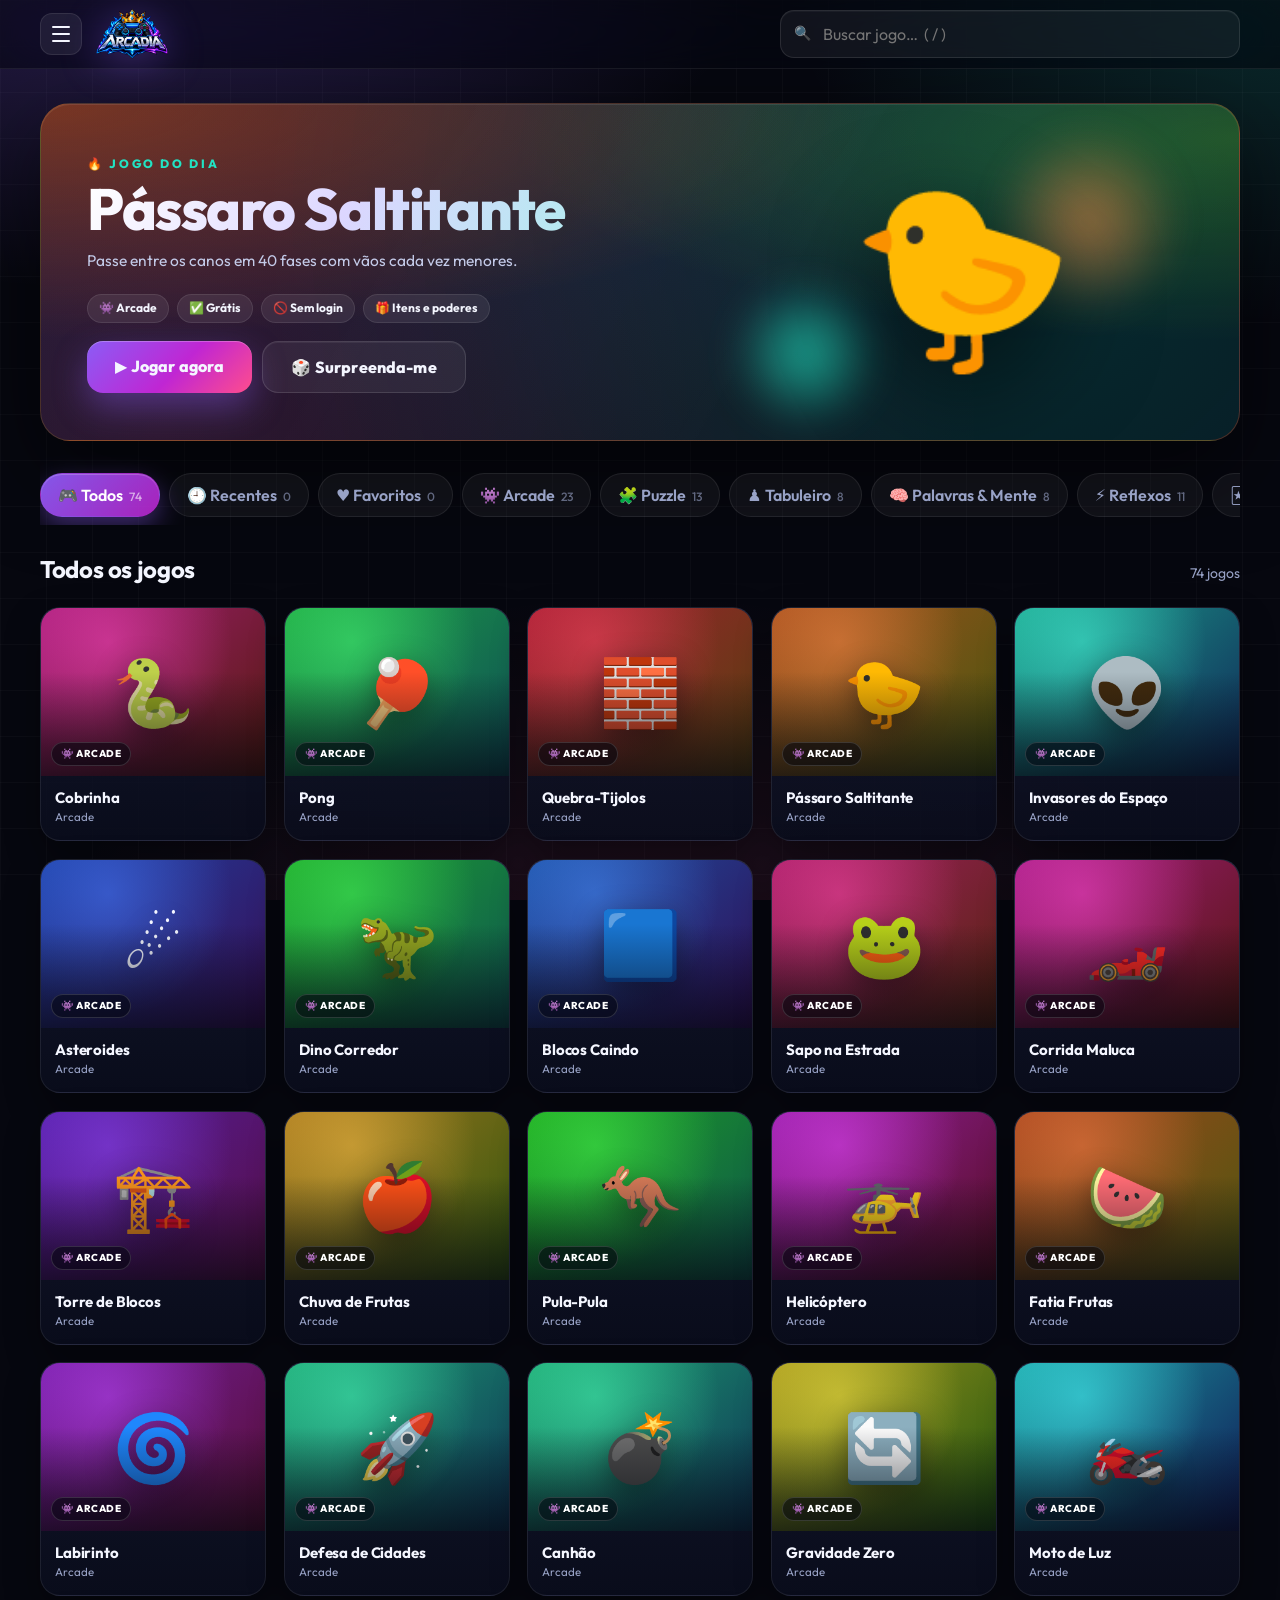
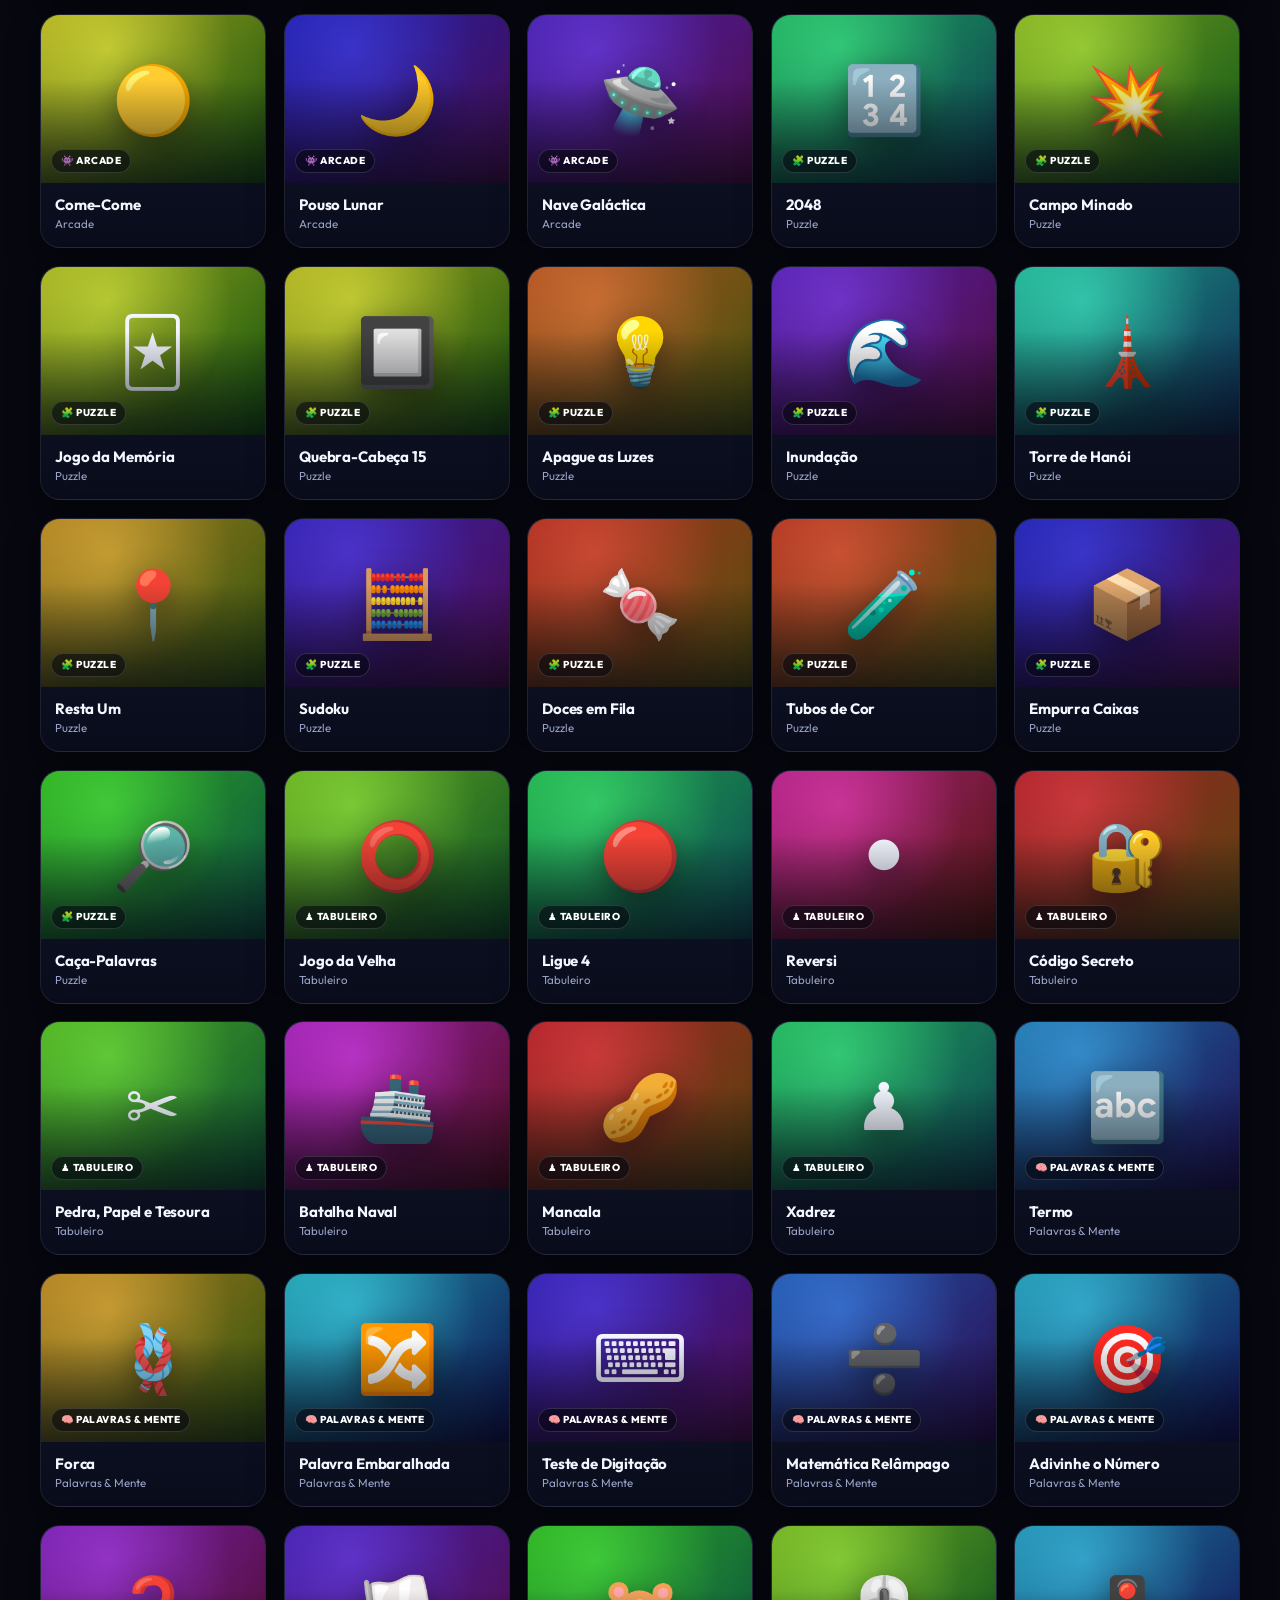
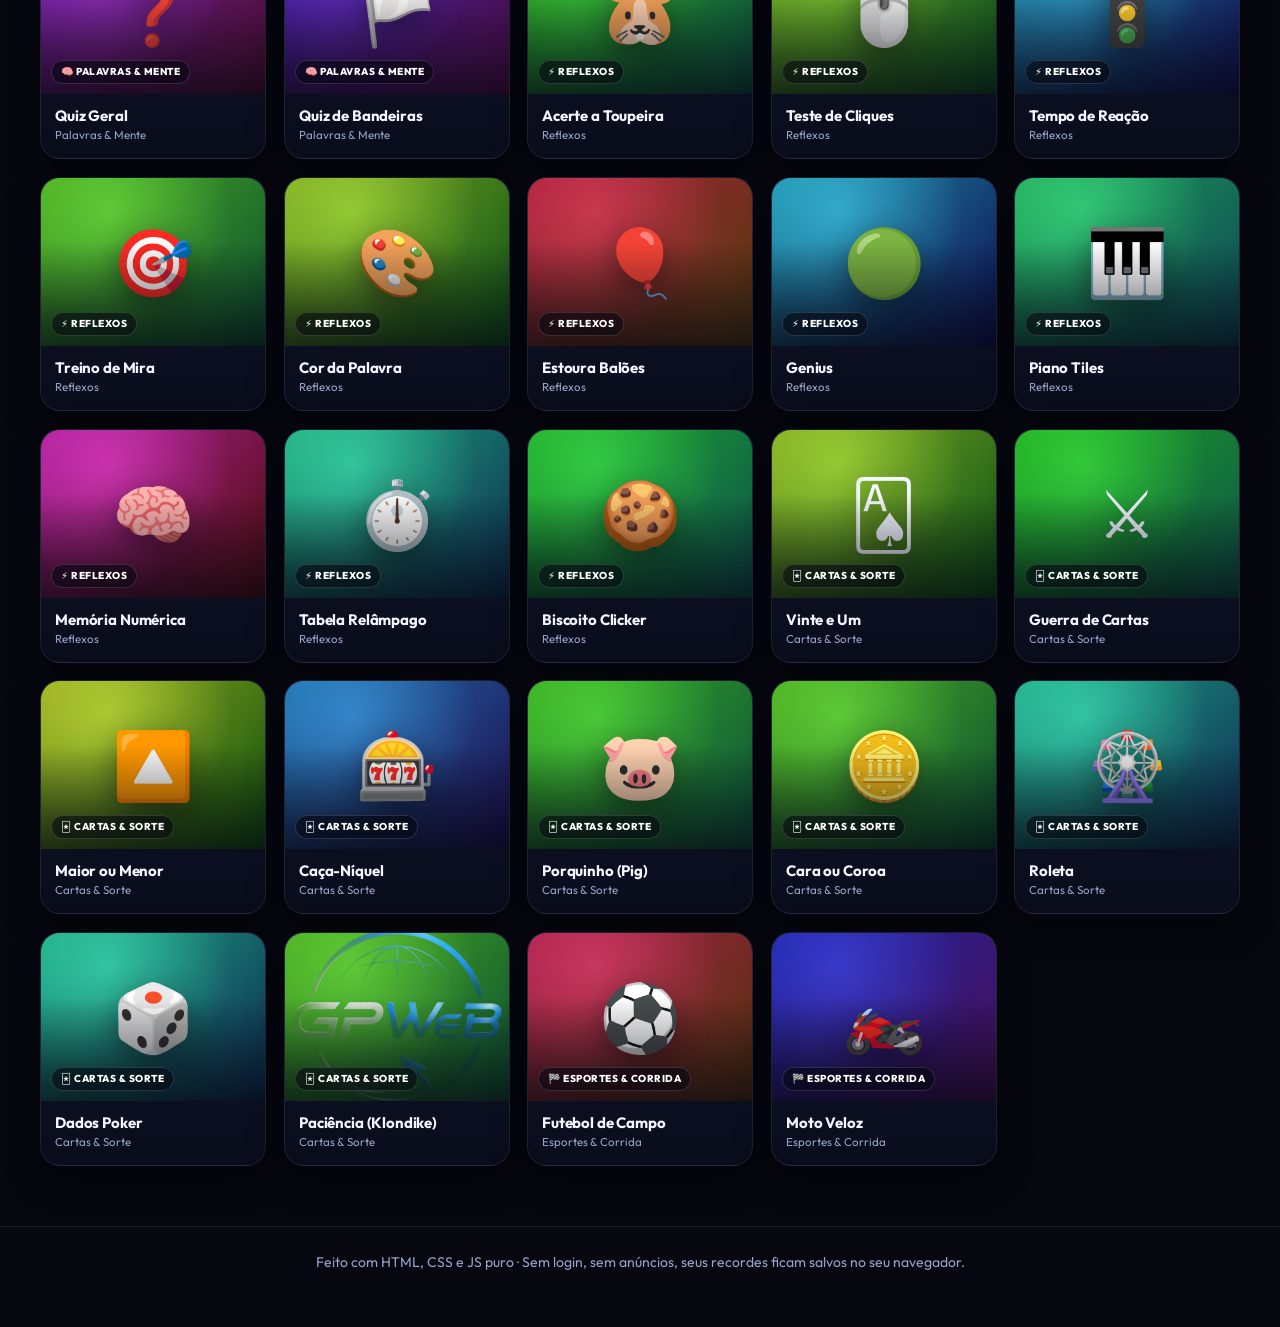
==== commit 296323b0: "estou indo trabalhar depois continuo" ====
--- a/index.html
+++ b/index.html
@@ -49,6 +49,7 @@
        portal.js  -> lógica exclusiva da home. -->
   <script src="js/common.js"></script>
   <script src="js/catalog.js"></script>
+  <script src="js/economy.js"></script>
   <script src="js/ui.js"></script>
   <script src="js/portal.js"></script>
 </body>
--- a/css/style.css
+++ b/css/style.css
@@ -33,7 +33,9 @@
 .card:hover{transform:translateY(-6px) scale(1.02);box-shadow:0 18px 40px rgba(0,0,0,.45),0 0 0 1px hsl(var(--h) 80% 60%/.6)}
 .thumb{aspect-ratio:1/.8;display:grid;place-items:center;font-size:62px;position:relative;background:radial-gradient(circle at 30% 20%,hsl(var(--h) 90% 62%/.55),transparent 60%),linear-gradient(135deg,hsl(var(--h) 70% 38%),hsl(calc(var(--h) + 50) 70% 20%))}
 .thumb .ico{transition:.3s;filter:drop-shadow(0 6px 10px rgba(0,0,0,.4))}
+.thumb-img{position:absolute;inset:0;width:100%;height:100%;object-fit:cover;display:block;transition:transform .35s ease}
 .card:hover .ico{transform:scale(1.2) rotate(-6deg)}
+.card:hover .thumb-img{transform:scale(1.07)}
 .fav{position:absolute;top:8px;right:8px;width:32px;height:32px;border-radius:50%;background:rgba(0,0,0,.35);font-size:15px;opacity:0;transition:.2s;color:#fff}
 .card:hover .fav,.fav.on{opacity:1}.fav.on{color:var(--pink)}
 @media(hover:none){.fav{opacity:1}}
@@ -110,7 +112,8 @@
 .cellb{display:grid;place-items:center;border-radius:10px;background:rgba(255,255,255,.08);font-weight:800;transition:.12s;user-select:none}
 button.cellb:hover{background:rgba(255,255,255,.16)}
 .pcard{width:62px;height:88px;border-radius:9px;background:#fff;color:#111;display:flex;flex-direction:column;align-items:center;justify-content:center;font-weight:800;font-size:22px;box-shadow:0 6px 14px rgba(0,0,0,.4);animation:deal .28s cubic-bezier(.2,.8,.2,1)}
-.pcard.red{color:#d11}.pcard.back{background:repeating-linear-gradient(45deg,#4c3bd0,#4c3bd0 6px,#6b57ff 6px,#6b57ff 12px)}
+.pcard.red{color:#d11}
+.pcard.back{background:url(../images/gpweb.png) center 44%/66% no-repeat,radial-gradient(circle at 50% 28%,#24356f,#070a1a 74%);border:1px solid rgba(255,255,255,.2);box-shadow:0 6px 14px rgba(0,0,0,.45),inset 0 0 0 2px rgba(255,255,255,.08)}
 @keyframes deal{from{opacity:0;transform:translateY(-22px) rotate(-9deg) scale(.9)}to{opacity:1;transform:none}}
 @media(max-width:700px){.hud{flex-wrap:wrap;gap:8px;padding:10px 12px}.hud .ttl{order:-1;flex:1 1 100%;min-width:0;white-space:normal;font-size:16px;margin-right:0;line-height:1.15}.stat{min-width:48px}.stat b{font-size:17px}.ib{width:34px;height:34px;flex:none}.gwrap{padding:0 10px}.info{grid-template-columns:1fr}.hero{grid-template-columns:1fr;padding:24px}.hero .big{order:-1;font-size:90px}.logo{height:44px}.logo img{height:44px}.stage{min-height:360px}}
 
@@ -629,7 +632,7 @@
   display:flex;flex-wrap:wrap;gap:8px;justify-content:center;align-items:center;
   max-width:min(430px,88vw);margin:12px auto 0;
 }
-.pause-actions .btn{padding:10px 15px;font-size:14px}
+.pause-actions .btn{padding:10px 14px;font-size:16px;min-width:48px;text-align:center}
 .pause-actions .btn.ghost{margin-left:0}
 
 /* Pequeno brilho de foco no HUD ao trocar de jogo */
@@ -662,8 +665,8 @@
 .scard{position:relative;flex:none;width:100%;aspect-ratio:5/7;border-radius:8px;overflow:hidden;border:1px solid rgba(0,0,0,.2);background:linear-gradient(155deg,#fff,#e8ebf6);color:#14172a;box-shadow:0 4px 10px rgba(0,0,0,.35);cursor:pointer;transition:transform .12s,box-shadow .12s,outline-color .12s}
 .scard.up:hover{transform:translateY(-2px);box-shadow:0 8px 18px rgba(0,0,0,.45)}
 .scard.red{color:#d21f3c}
-.scard.down{background:repeating-linear-gradient(45deg,#4c3bd0,#4c3bd0 6px,#6b57ff 6px,#6b57ff 12px);border-color:rgba(255,255,255,.2)}
-.scard.down:after{content:'';position:absolute;inset:12%;border:1px solid rgba(255,255,255,.28);border-radius:4px;background:radial-gradient(circle at 50% 50%,rgba(255,255,255,.13),transparent 62%)}
+.scard.down{background:var(--card-back,url(../images/gpweb.png) center 44%/66% no-repeat,radial-gradient(circle at 50% 28%,#24356f,#070a1a 74%));background-size:66%,cover;border-color:rgba(255,255,255,.2)}
+.scard.down:after{content:'';position:absolute;inset:0;border-radius:inherit;pointer-events:none;background:radial-gradient(circle at 50% 46%,transparent 40%,rgba(0,0,0,.3) 100%);box-shadow:inset 0 0 0 2px rgba(255,255,255,.1),inset 0 0 22px rgba(0,0,0,.5)}
 .scard .corner{position:absolute;top:4%;left:7%;display:flex;flex-direction:column;align-items:center;line-height:.88;font-size:clamp(8px,2.1vw,16px);font-weight:900;letter-spacing:-.02em}
 .scard .corner i{font-style:normal;font-size:.9em}
 .scard .pip{position:absolute;inset:0;display:grid;place-items:center;font-size:clamp(12px,4.2vw,34px);opacity:.9;pointer-events:none}
@@ -672,12 +675,14 @@
 .sol-col .scard.down+.scard{margin-top:calc(-140% + clamp(9px,2.2vw,18px))}
 .sol-col .scard.up+.scard{margin-top:calc(-140% + clamp(15px,3.5vw,27px))}
 .sol-ctl{margin-top:2px}
+.sol-ctl .sol-ico{min-width:44px;padding:9px 13px;font-size:16px;line-height:1;font-weight:800}
 @media(max-width:560px){
   .sol{gap:7px}
   .sol-info{font-size:11px}
   .sol-top,.sol-tableau{gap:4px}
   .sol-tableau{min-height:150px}
   .sol-ctl .gb{padding:8px 12px;font-size:12px}
+  .sol-ctl .sol-ico{min-width:38px;padding:8px 10px;font-size:15px}
   .sol-badge{font-size:8px;min-width:15px;padding:1px 4px}
 }
 
@@ -950,7 +955,7 @@
 
 .scard{background:var(--card-bg,linear-gradient(155deg,#fff,#e8ebf6));color:var(--card-ink,#14172a)}
 .scard.red{color:var(--card-red,#d21f3c)}
-.scard.down{background:var(--card-back,repeating-linear-gradient(45deg,#4c3bd0,#4c3bd0 6px,#6b57ff 6px,#6b57ff 12px))}
+.scard.down{background:var(--card-back,url(../images/gpweb.png) center 44%/66% no-repeat,radial-gradient(circle at 50% 28%,#24356f,#070a1a 74%))}
 .sol{position:relative}
 .sol-coin{color:#ffd23f}
 .scard.hint-src{outline:3px solid #ffd23f;outline-offset:-3px;box-shadow:0 0 0 3px rgba(255,210,63,.22),0 0 20px rgba(255,210,63,.55);animation:hintGlow 1.05s ease-in-out infinite}
@@ -1008,7 +1013,7 @@
 .deck-swatch.on{border-color:var(--acc2);background:rgba(0,224,184,.12);box-shadow:0 0 0 1px rgba(0,224,184,.3)}
 .deck-swatch.ask{border-color:#ffd23f;background:rgba(255,210,63,.12);animation:askPulse 1s ease-in-out infinite}
 .deck-mini{position:relative;width:30px;height:42px;flex:none;border-radius:6px;background:var(--face);border:1px solid rgba(0,0,0,.22);box-shadow:0 4px 10px rgba(0,0,0,.35)}
-.deck-mini:before{content:'';position:absolute;left:50%;top:50%;width:14px;height:20px;transform:translate(-50%,-50%);border-radius:3px;background:var(--back);box-shadow:inset 0 0 0 1px rgba(255,255,255,.24)}
+.deck-mini:before{content:'';position:absolute;left:50%;top:50%;width:14px;height:20px;transform:translate(-50%,-50%);border-radius:3px;background:var(--back);background-size:contain;background-repeat:no-repeat;background-position:center;box-shadow:inset 0 0 0 1px rgba(255,255,255,.24)}
 .deck-copy{display:flex;flex-direction:column;min-width:0;line-height:1.2}
 .deck-copy b{font-size:11.5px;white-space:nowrap;overflow:hidden;text-overflow:ellipsis}
 .deck-copy small{font-size:9.5px;color:var(--mut);white-space:nowrap;overflow:hidden;text-overflow:ellipsis}
@@ -1047,3 +1052,1349 @@
 .sol .scard,.sol-slot{touch-action:none}
 .sol .scard.up{cursor:grab}
 .sol .scard.up:active{cursor:grabbing}
+
+/* =============================================================================
+   ARCADIA 2.0 — REFRESH VISUAL
+   -----------------------------------------------------------------------------
+   Camada final de estilo: fundo aurora, glassmorphism, cards com brilho,
+   hero cinematográfico, HUD de estúdio e toda a interface de itens/poderes.
+   Fica por último no arquivo para refinar as regras anteriores sem removê-las.
+   ============================================================================= */
+:root{
+  --bg:#06070f;
+  --card:#11152a;
+  --line:rgba(255,255,255,.09);
+  --txt:#f4f6ff;
+  --mut:#98a2c6;
+  --acc:#8b5cf6;
+  --acc2:#22e3c3;
+  --pink:#ff4d8d;
+  --gold:#ffd23f;
+  --r:20px;
+  --glass:linear-gradient(180deg,rgba(24,29,56,.78),rgba(10,13,28,.92));
+  --shadow-lg:0 30px 80px rgba(0,0,0,.6);
+}
+html{scroll-behavior:smooth}
+body{
+  background-color:var(--bg);
+  background-image:
+    radial-gradient(1100px 640px at 8% -12%,rgba(139,92,246,.32),transparent 62%),
+    radial-gradient(900px 620px at 102% -4%,rgba(34,227,195,.18),transparent 58%),
+    radial-gradient(1000px 760px at 50% 118%,rgba(255,77,141,.14),transparent 62%),
+    linear-gradient(rgba(255,255,255,.022) 1px,transparent 1px),
+    linear-gradient(90deg,rgba(255,255,255,.022) 1px,transparent 1px);
+  background-size:auto,auto,auto,46px 46px,46px 46px;
+  background-attachment:fixed;
+}
+body.pw-open{overflow:hidden}
+
+/* ------------------------------------------------------------------ header */
+.top{
+  background:rgba(6,7,15,.62);
+  backdrop-filter:blur(22px) saturate(160%);
+  -webkit-backdrop-filter:blur(22px) saturate(160%);
+  border-bottom:1px solid rgba(255,255,255,.07);
+}
+.top.scrolled{background:rgba(6,7,15,.9);box-shadow:0 16px 40px rgba(0,0,0,.45)}
+.top .wrap{height:68px;gap:14px}
+.logo img{filter:drop-shadow(0 6px 20px rgba(139,92,246,.4))}
+.search input{
+  background:rgba(255,255,255,.055);
+  border:1px solid rgba(255,255,255,.1);
+  border-radius:14px;
+  padding:12px 16px 12px 42px;
+  box-shadow:inset 0 1px 0 rgba(255,255,255,.04);
+}
+.search input:focus{
+  border-color:rgba(139,92,246,.7);
+  box-shadow:0 0 0 4px rgba(139,92,246,.18),inset 0 1px 0 rgba(255,255,255,.06);
+}
+
+/* ------------------------------------------------------------------ botões */
+.btn{
+  border-radius:15px;
+  background:linear-gradient(135deg,#8b5cf6,#c026d3 55%,#ff4d8d);
+  box-shadow:0 14px 34px rgba(139,92,246,.4),inset 0 1px 0 rgba(255,255,255,.25);
+  font-weight:800;
+  letter-spacing:.01em;
+}
+.btn:hover{transform:translateY(-2px);box-shadow:0 18px 44px rgba(139,92,246,.55)}
+.btn.ghost{
+  background:rgba(255,255,255,.06);
+  border:1px solid rgba(255,255,255,.12);
+  box-shadow:inset 0 1px 0 rgba(255,255,255,.06);
+}
+.btn.ghost:hover{background:rgba(255,255,255,.11);box-shadow:0 12px 28px rgba(0,0,0,.35)}
+
+/* ------------------------------------------------------------------ hero */
+.hero{
+  margin:34px 0 10px;
+  border-radius:30px;
+  padding:42px 46px;
+  grid-template-columns:1.15fr .85fr;
+  background:
+    radial-gradient(120% 120% at 0% 0%,hsl(var(--h) 80% 30%/.75),transparent 58%),
+    radial-gradient(110% 110% at 100% 10%,hsl(calc(var(--h) + 70) 80% 38%/.35),transparent 55%),
+    linear-gradient(160deg,#141a38,#080b18 72%);
+  border:1px solid hsl(var(--h) 70% 60%/.3);
+  box-shadow:0 34px 90px rgba(0,0,0,.55),inset 0 1px 0 rgba(255,255,255,.09);
+}
+.hero:before{
+  content:'';position:absolute;inset:0;border-radius:inherit;pointer-events:none;
+  background:linear-gradient(120deg,transparent 30%,rgba(255,255,255,.08) 48%,transparent 62%);
+  mix-blend-mode:overlay;opacity:.55;z-index:0;
+}
+.hero h1{
+  font-size:clamp(32px,5vw,58px);
+  line-height:1.02;
+  letter-spacing:-.025em;
+  background:linear-gradient(120deg,#fff,#dcd6ff 42%,#9ef5e8);
+  -webkit-background-clip:text;background-clip:text;color:transparent;
+}
+.hero p{font-size:15.5px;max-width:48ch;color:#c3cae8}
+.hero small{color:var(--acc2);font-weight:800;letter-spacing:.22em}
+.hero-copy{min-width:0}
+.hero-actions{display:flex;gap:10px;flex-wrap:wrap}
+.hero .btn{padding:14px 28px;border-radius:16px}
+.hero .btn.ghost{margin-left:0}
+.hero-visual{position:relative;display:grid;place-items:center;min-height:220px}
+.hero-visual .big{
+  font-size:clamp(100px,16vw,180px);
+  filter:drop-shadow(0 30px 50px rgba(0,0,0,.55));
+  animation:float 5s ease-in-out infinite;
+}
+.hero-visual img{
+  position:relative;z-index:1;max-width:100%;max-height:250px;
+  border-radius:24px;object-fit:cover;
+  box-shadow:0 26px 60px rgba(0,0,0,.55),0 0 0 1px rgba(255,255,255,.12);
+  transform:rotate(-2deg);
+}
+.hero-orb{position:absolute;border-radius:50%;filter:blur(18px);opacity:.7;pointer-events:none;z-index:0}
+.hero-orb.a{width:190px;height:190px;background:radial-gradient(circle,hsl(var(--h) 90% 62%/.85),transparent 70%);top:-20px;right:10px;animation:drift1 12s ease-in-out infinite alternate}
+.hero-orb.b{width:150px;height:150px;background:radial-gradient(circle,var(--acc2),transparent 70%);bottom:-30px;left:0;animation:drift2 15s ease-in-out infinite alternate}
+
+/* ------------------------------------------------------------------ chips e seções */
+.chips{padding:22px 0 8px;gap:9px}
+.chip{
+  padding:10px 17px;
+  background:rgba(255,255,255,.045);
+  border:1px solid rgba(255,255,255,.08);
+  color:var(--mut);
+  font-weight:600;
+  backdrop-filter:blur(8px);
+}
+.chip:hover{color:#fff;background:rgba(255,255,255,.08);border-color:rgba(255,255,255,.16)}
+.chip.on{
+  background:linear-gradient(135deg,rgba(139,92,246,.95),rgba(192,38,211,.88));
+  border-color:transparent;color:#fff;
+  box-shadow:0 10px 26px rgba(139,92,246,.4),inset 0 1px 0 rgba(255,255,255,.2);
+}
+.sec{margin:28px 0 6px}
+.sec h2{font-size:24px;letter-spacing:-.015em}
+
+/* ------------------------------------------------------------------ cards */
+.grid{grid-template-columns:repeat(auto-fill,minmax(188px,1fr));gap:18px;padding:14px 0 60px}
+.card{
+  border-radius:20px;
+  background:var(--glass);
+  border:1px solid rgba(255,255,255,.08);
+  box-shadow:0 14px 34px rgba(0,0,0,.35);
+  transition:transform .28s cubic-bezier(.2,.8,.2,1),box-shadow .28s,border-color .28s;
+}
+.card:hover{
+  transform:translateY(-8px);
+  border-color:hsl(var(--h) 85% 62%/.55);
+  box-shadow:0 30px 60px rgba(0,0,0,.55),0 0 0 1px hsl(var(--h) 85% 62%/.35),0 0 46px hsl(var(--h) 85% 60%/.16);
+}
+.thumb{aspect-ratio:4/3;overflow:hidden;font-size:66px}
+.thumb .ico{transition:transform .35s cubic-bezier(.2,.8,.2,1);filter:drop-shadow(0 10px 16px rgba(0,0,0,.45))}
+.card:hover .ico{transform:scale(1.16) rotate(-5deg)}
+.thumb-img{transition:transform .45s cubic-bezier(.2,.8,.2,1)}
+.card:hover .thumb-img{transform:scale(1.08)}
+.thumb-shade{
+  position:absolute;inset:0;z-index:1;pointer-events:none;
+  background:linear-gradient(180deg,rgba(5,7,15,0) 38%,rgba(5,7,15,.78));
+  opacity:.9;
+}
+.thumb-cat{
+  position:absolute;left:10px;bottom:10px;z-index:2;
+  max-width:calc(100% - 62px);overflow:hidden;text-overflow:ellipsis;white-space:nowrap;
+  font-size:10px;font-weight:800;letter-spacing:.05em;text-transform:uppercase;color:#fff;
+  padding:4px 9px;border-radius:999px;
+  background:rgba(5,7,15,.55);border:1px solid rgba(255,255,255,.14);
+  backdrop-filter:blur(8px);
+}
+.thumb-play{
+  position:absolute;z-index:2;right:10px;bottom:10px;
+  width:36px;height:36px;border-radius:50%;display:grid;place-items:center;
+  font-size:13px;color:#04110f;
+  background:linear-gradient(135deg,#22e3c3,#8b5cf6);
+  box-shadow:0 8px 20px rgba(34,227,195,.4);
+  opacity:0;transform:translateY(6px) scale(.8);
+  transition:opacity .24s,transform .24s;
+}
+.card:hover .thumb-play{opacity:1;transform:none}
+.fav{
+  z-index:3;
+  background:rgba(5,7,15,.55);
+  border:1px solid rgba(255,255,255,.16);
+  backdrop-filter:blur(8px);
+}
+.fav:hover{background:rgba(255,77,141,.3)}
+.meta{padding:13px 14px 15px}
+.meta b{font-size:15px;line-height:1.2;letter-spacing:-.01em}
+.meta small{font-size:11.5px;color:var(--mut);margin-top:2px;display:block}
+
+/* ------------------------------------------------------------------ continue história */
+.resume-card{
+  background:
+    radial-gradient(120% 120% at 0% 0%,hsl(var(--h) 75% 30%/.9),transparent 62%),
+    linear-gradient(160deg,#141a38,#0a0d1c 78%);
+  border:1px solid hsl(var(--h) 70% 60%/.3);
+  box-shadow:0 16px 36px rgba(0,0,0,.38);
+}
+.resume-card:hover{box-shadow:0 22px 48px rgba(0,0,0,.5),0 0 0 1px hsl(var(--h) 85% 62%/.35)}
+
+/* ------------------------------------------------------------------ página do jogo */
+.gwrap{max-width:1040px;margin:26px auto}
+.frame{
+  border-radius:26px;
+  border:1px solid rgba(255,255,255,.1);
+  background:linear-gradient(180deg,#141936,#0a0d1c);
+  box-shadow:0 40px 100px rgba(0,0,0,.6);
+}
+.hud{
+  background:linear-gradient(90deg,hsl(var(--h) 65% 22%/.85),rgba(17,21,42,.92));
+  padding:14px 20px;
+  border-bottom:1px solid rgba(255,255,255,.06);
+}
+.hud .ttl{font-size:19px}
+.stat small{letter-spacing:.16em}
+.stat b{font-size:22px;color:#fff}
+.ib{
+  background:rgba(255,255,255,.07);
+  border:1px solid rgba(255,255,255,.08);
+  border-radius:12px;
+  transition:transform .16s,background .18s,border-color .18s;
+}
+.ib:hover{background:rgba(255,255,255,.14);transform:translateY(-1px);border-color:rgba(255,255,255,.16)}
+.stage{
+  min-height:460px;
+  background:
+    radial-gradient(circle at 50% -10%,hsl(var(--h) 60% 20%/.6),transparent 60%),
+    radial-gradient(circle at 50% 0,#101430,#070912);
+}
+.cv{box-shadow:0 0 0 1px rgba(255,255,255,.08),0 26px 60px rgba(0,0,0,.6)}
+.panel{background:var(--glass);border:1px solid rgba(255,255,255,.08);border-radius:20px}
+.panel h3{font-size:16px;letter-spacing:-.01em}
+.pb{background:rgba(255,255,255,.09);border:1px solid rgba(255,255,255,.08)}
+
+/* ------------------------------------------------------------------ header: carteira/bolsa */
+.hdr-power{display:flex;align-items:center;gap:8px;flex:none;margin-left:4px}
+.coin-pill{
+  display:inline-flex;align-items:center;gap:7px;
+  padding:8px 13px;border-radius:999px;
+  font-weight:800;font-size:13px;white-space:nowrap;
+  color:#ffe37a;
+  background:linear-gradient(135deg,rgba(255,210,63,.18),rgba(255,159,67,.12));
+  border:1px solid rgba(255,210,63,.35);
+  transition:transform .18s,background .18s;
+}
+.coin-pill:hover{background:rgba(255,210,63,.22);transform:translateY(-1px)}
+.coin-pill b{font-variant-numeric:tabular-nums;color:#fff}
+.bag-btn{
+  position:relative;width:42px;height:42px;flex:none;border-radius:13px;
+  display:grid;place-items:center;font-size:19px;
+  background:rgba(255,255,255,.07);border:1px solid var(--line);
+  transition:transform .18s,background .18s,border-color .18s;
+}
+.bag-btn:hover{background:rgba(139,92,246,.22);border-color:rgba(139,92,246,.5);transform:translateY(-1px)}
+.bag-dot{
+  position:absolute;top:5px;right:5px;width:9px;height:9px;border-radius:50%;
+  background:var(--pink);box-shadow:0 0 10px var(--pink);
+  border:2px solid #0a0c16;animation:pulseDot 1.6s ease-in-out infinite;
+}
+
+/* ------------------------------------------------------------------ faixa da home */
+.pw-band{
+  display:flex;align-items:center;gap:16px;flex-wrap:wrap;
+  margin:18px 0 2px;padding:14px 18px;border-radius:20px;
+  background:linear-gradient(120deg,rgba(139,92,246,.16),rgba(34,227,195,.08) 55%,rgba(255,77,141,.1));
+  border:1px solid rgba(139,92,246,.22);
+  box-shadow:0 18px 40px rgba(0,0,0,.28),inset 0 1px 0 rgba(255,255,255,.06);
+}
+.pwb-main{display:flex;align-items:center;gap:12px;flex:1;min-width:220px}
+.pwb-ico{
+  width:44px;height:44px;flex:none;border-radius:14px;display:grid;place-items:center;font-size:22px;
+  background:linear-gradient(135deg,rgba(139,92,246,.45),rgba(34,227,195,.3));
+  border:1px solid rgba(255,255,255,.14);box-shadow:0 8px 20px rgba(0,0,0,.3);
+}
+.pwb-copy{display:flex;flex-direction:column;min-width:0}
+.pwb-copy b{font-size:14px}
+.pwb-copy small{font-size:11.5px;color:var(--mut);line-height:1.35}
+.pwb-quest{
+  display:flex;align-items:center;gap:10px;min-width:180px;flex:1;
+  padding:8px 12px;border-radius:14px;
+  background:rgba(0,0,0,.22);border:1px solid rgba(255,255,255,.07);
+}
+.pwb-quest>span{font-size:20px}
+.pwb-quest>div{flex:1;min-width:0;display:flex;flex-direction:column;gap:2px}
+.pwb-quest b{font-size:12px}
+.pwb-quest small{font-size:10px;color:var(--mut)}
+.pwb-bar{display:block;height:5px;border-radius:99px;background:rgba(255,255,255,.1);overflow:hidden}
+.pwb-bar i{display:block;height:100%;border-radius:inherit;background:linear-gradient(90deg,var(--acc2),var(--acc))}
+.pwb-actions{display:flex;gap:7px;flex-wrap:wrap}
+.pwb-btn{
+  padding:9px 14px;border-radius:12px;font-weight:800;font-size:12.5px;
+  background:linear-gradient(135deg,var(--acc),#c026d3);
+  box-shadow:0 8px 20px rgba(139,92,246,.3);transition:transform .18s,box-shadow .18s;
+}
+.pwb-btn:hover{transform:translateY(-1px);box-shadow:0 12px 26px rgba(139,92,246,.42)}
+.pwb-btn.ghost{background:rgba(255,255,255,.06);border:1px solid rgba(255,255,255,.1);box-shadow:none}
+.pwb-btn.ghost:hover{background:rgba(255,255,255,.12)}
+
+/* ------------------------------------------------------------------ trilha no jogo */
+.pw-rail{
+  display:flex;gap:8px;flex-wrap:wrap;padding:9px 16px;
+  background:rgba(5,7,15,.55);border-bottom:1px solid rgba(255,255,255,.06);
+}
+.pw-rail[hidden]{display:none}
+.pw-chip{
+  display:inline-flex;align-items:center;gap:6px;
+  padding:5px 10px;border-radius:999px;font-size:11px;font-weight:700;
+  background:rgba(255,255,255,.06);border:1px solid rgba(255,255,255,.14);color:#fff;
+}
+.pw-chip i{font-style:normal;font-size:13px}
+.pw-chip b{font-variant-numeric:tabular-nums;color:var(--c,var(--acc2))}
+.pw-chip.vida{border-color:rgba(139,92,246,.45)}
+
+/* ------------------------------------------------------------------ hub: poderes */
+.hub-powers{
+  display:flex;align-items:center;gap:10px;flex-wrap:wrap;
+  margin:14px 24px 0;padding:11px 13px;border-radius:14px;
+  background:rgba(255,255,255,.04);border:1px solid rgba(255,255,255,.08);
+}
+.hub-powers .hp-list{display:flex;gap:6px;flex-wrap:wrap;flex:1;min-width:0}
+.hub-powers .hp-chip{
+  display:inline-flex;align-items:center;gap:5px;
+  padding:4px 9px;border-radius:999px;font-size:10.5px;font-weight:700;
+  background:rgba(255,255,255,.05);border:1px solid rgba(255,255,255,.1);
+}
+.hub-powers .hp-chip.dim{color:var(--mut);font-weight:600}
+.hub-powers .hp-chip b{color:var(--acc2);font-variant-numeric:tabular-nums}
+.hub-powers .hp-btn{
+  flex:none;padding:7px 12px;border-radius:10px;font-size:11.5px;font-weight:800;
+  background:linear-gradient(135deg,var(--acc),#c026d3);box-shadow:0 6px 16px rgba(139,92,246,.3);
+}
+
+/* ------------------------------------------------------------------ modal bolsa */
+.pw-wrap{
+  position:fixed;inset:0;z-index:1500;display:grid;place-items:center;padding:16px;
+  background:rgba(4,6,14,.74);
+  backdrop-filter:blur(12px);-webkit-backdrop-filter:blur(12px);
+}
+.pw-wrap[hidden]{display:none}
+.pw-card{
+  width:min(680px,100%);max-height:90vh;display:flex;flex-direction:column;
+  border-radius:24px;overflow:hidden;
+  background:
+    radial-gradient(120% 90% at 0% 0%,rgba(139,92,246,.3),transparent 55%),
+    radial-gradient(120% 90% at 100% 0%,rgba(34,227,195,.16),transparent 55%),
+    linear-gradient(180deg,#161b38,#0a0d1c 78%);
+  border:1px solid rgba(255,255,255,.13);
+  box-shadow:0 40px 100px rgba(0,0,0,.7),inset 0 1px 0 rgba(255,255,255,.08);
+  animation:pwIn .26s cubic-bezier(.2,.8,.2,1);
+}
+@keyframes pwIn{from{opacity:0;transform:translateY(16px) scale(.97)}to{opacity:1;transform:none}}
+.pw-head{
+  display:flex;align-items:center;gap:12px;padding:16px 18px;flex:none;
+  border-bottom:1px solid rgba(255,255,255,.08);background:rgba(255,255,255,.03);
+}
+.pw-brand{display:flex;align-items:center;gap:11px;flex:1;min-width:0}
+.pw-emblem{
+  width:46px;height:46px;flex:none;border-radius:14px;display:grid;place-items:center;font-size:23px;
+  background:linear-gradient(135deg,rgba(139,92,246,.5),rgba(34,227,195,.35));
+  border:1px solid rgba(255,255,255,.16);box-shadow:0 10px 24px rgba(0,0,0,.35);
+}
+.pw-brand b{display:block;font-size:17px}
+.pw-brand small{font-size:11px;color:var(--mut)}
+.pw-wallet{
+  display:inline-flex;align-items:center;gap:6px;padding:7px 12px;border-radius:999px;
+  font-weight:800;font-size:13px;color:#ffe37a;white-space:nowrap;
+  background:rgba(255,210,63,.12);border:1px solid rgba(255,210,63,.3);
+}
+.pw-wallet b{color:#fff;font-variant-numeric:tabular-nums}
+.pw-x{
+  width:36px;height:36px;flex:none;border-radius:11px;display:grid;place-items:center;
+  background:rgba(255,255,255,.07);font-size:15px;transition:.18s;
+}
+.pw-x:hover{background:rgba(255,77,141,.2);color:#ff9db4;transform:rotate(90deg)}
+.pw-tabs{display:flex;gap:6px;padding:12px 16px 0;flex:none}
+.pw-tabs button{
+  flex:1;padding:10px;border-radius:11px;font-weight:800;font-size:13px;color:var(--mut);
+  background:rgba(255,255,255,.04);border:1px solid transparent;transition:.16s;
+}
+.pw-tabs button:hover{color:#fff;background:rgba(255,255,255,.08)}
+.pw-tabs button.on{
+  color:#fff;background:linear-gradient(135deg,rgba(139,92,246,.9),rgba(192,38,211,.85));
+  box-shadow:0 8px 20px rgba(139,92,246,.35);
+}
+.pw-body{padding:14px 16px 18px;overflow:auto;scrollbar-width:thin;flex:1;min-height:0}
+.pw-active{display:flex;gap:8px;flex-wrap:wrap;margin-bottom:12px}
+.pw-active .pa{
+  display:inline-flex;align-items:center;gap:8px;padding:8px 12px;border-radius:13px;
+  background:rgba(255,255,255,.05);border:1px solid rgba(255,255,255,.09);
+  font-size:12px;font-weight:700;
+}
+.pw-active .pa i{font-style:normal;font-size:16px}
+.pw-active .pa b{font-variant-numeric:tabular-nums;color:var(--acc2)}
+.pw-active .pa .pbar{width:56px;height:4px;border-radius:99px;background:rgba(255,255,255,.12);overflow:hidden}
+.pw-active .pa .pbar i{display:block;height:100%;background:linear-gradient(90deg,var(--acc2),var(--acc))}
+.pw-empty{padding:34px 16px;text-align:center;color:var(--mut);font-size:13px;line-height:1.5}
+.pw-empty b{display:block;color:var(--txt);font-size:15px;margin-bottom:4px}
+.pw-list{display:flex;flex-direction:column;gap:9px}
+.pw-item{
+  display:flex;align-items:center;gap:12px;padding:12px;border-radius:16px;
+  background:rgba(255,255,255,.04);border:1px solid rgba(255,255,255,.08);
+  transition:background .16s,border-color .16s;
+}
+.pw-item:hover{background:rgba(255,255,255,.065);border-color:rgba(255,255,255,.14)}
+.pw-item-ico{
+  width:48px;height:48px;flex:none;border-radius:14px;display:grid;place-items:center;font-size:24px;
+  background:radial-gradient(circle at 30% 25%,var(--c,rgba(255,255,255,.2)),rgba(255,255,255,.03));
+  border:1px solid rgba(255,255,255,.12);box-shadow:inset 0 1px 0 rgba(255,255,255,.15);
+}
+.pw-item-copy{flex:1;min-width:0;display:flex;flex-direction:column;gap:2px}
+.pw-item-copy b{font-size:14px;display:flex;align-items:center;gap:7px;flex-wrap:wrap}
+.pw-item-copy b em{
+  font-style:normal;font-size:8.5px;font-weight:900;letter-spacing:.08em;text-transform:uppercase;
+  padding:2px 6px;border-radius:6px;color:#06110f;background:var(--c,#22e3c3);opacity:.9;
+}
+.pw-item-copy small{font-size:11.5px;color:var(--mut);line-height:1.35}
+.pw-item-active{margin-top:3px;font-size:10.5px;font-weight:800;color:var(--acc2)}
+.pw-item-side{display:flex;flex-direction:column;align-items:flex-end;gap:5px;flex:none}
+.pw-qty{font-size:12px;font-weight:800;color:var(--mut)}
+.pw-use,.pw-buy,.pw-claim{
+  border-radius:10px;padding:8px 13px;font-size:12px;font-weight:800;white-space:nowrap;
+  background:linear-gradient(135deg,var(--acc),#c026d3);
+  box-shadow:0 6px 16px rgba(139,92,246,.3);transition:transform .16s,box-shadow .16s;
+}
+.pw-use:hover,.pw-buy:hover,.pw-claim:hover{transform:translateY(-1px);box-shadow:0 10px 22px rgba(139,92,246,.42)}
+.pw-use:disabled,.pw-buy:disabled,.pw-claim:disabled{opacity:.4;box-shadow:none;cursor:default;transform:none}
+.pw-auto{
+  font-size:10px;font-weight:900;letter-spacing:.06em;text-transform:uppercase;
+  color:var(--acc2);padding:5px 8px;border-radius:8px;
+  background:rgba(34,227,195,.1);border:1px solid rgba(34,227,195,.25);
+}
+.pw-price{font-size:11.5px;font-weight:800;color:#ffe37a;white-space:nowrap}
+.pw-quest{
+  display:flex;align-items:center;gap:12px;padding:12px;border-radius:16px;
+  background:rgba(255,255,255,.04);border:1px solid rgba(255,255,255,.08);
+}
+.pw-quest.done{opacity:.6}
+.pw-q-ico{
+  width:44px;height:44px;flex:none;border-radius:13px;display:grid;place-items:center;font-size:22px;
+  background:rgba(255,255,255,.06);border:1px solid rgba(255,255,255,.1);
+}
+.pw-q-copy{flex:1;min-width:0;display:flex;flex-direction:column;gap:3px}
+.pw-q-copy b{font-size:13.5px}
+.pw-q-copy small{font-size:11px;color:var(--mut)}
+.pw-q-copy em{font-style:normal;font-size:10px;color:var(--mut)}
+.pw-q-bar{display:block;height:6px;border-radius:99px;background:rgba(255,255,255,.1);overflow:hidden;margin:2px 0}
+.pw-q-bar i{
+  display:block;height:100%;border-radius:inherit;
+  background:linear-gradient(90deg,var(--acc2),var(--acc),var(--pink));
+  box-shadow:0 0 10px rgba(34,227,195,.4);transition:width .4s;
+}
+.pw-claim:not(:disabled){background:linear-gradient(135deg,#22e3c3,#0ea5a0);color:#04110f}
+
+/* ------------------------------------------------------------------ toasts */
+.item-toast{
+  position:fixed;z-index:1600;right:18px;bottom:calc(var(--dock-h) + 26px + var(--safe-b));
+  display:flex;align-items:center;gap:11px;padding:12px 16px;border-radius:16px;max-width:300px;
+  background:linear-gradient(135deg,#1a2044,#0c1024);
+  border:1px solid rgba(255,255,255,.16);
+  box-shadow:0 20px 50px rgba(0,0,0,.6);
+  animation:itemToast 3.3s cubic-bezier(.2,.8,.2,1) both;pointer-events:none;
+}
+.item-toast:before{
+  content:'';position:absolute;inset:0 0 auto;height:2px;border-radius:inherit;
+  background:linear-gradient(90deg,var(--acc2),var(--c,#8b5cf6),var(--pink));
+}
+.it-ico{font-size:26px;filter:drop-shadow(0 4px 10px rgba(0,0,0,.5))}
+.it-copy{display:flex;flex-direction:column;line-height:1.15}
+.it-copy small{font-size:9.5px;font-weight:800;letter-spacing:.12em;text-transform:uppercase;color:var(--acc2)}
+.it-copy b{font-size:13.5px}
+@keyframes itemToast{
+  0%{opacity:0;transform:translateY(20px) scale(.9)}
+  8%{opacity:1;transform:none}
+  88%{opacity:1;transform:none}
+  100%{opacity:0;transform:translateY(-12px) scale(.96)}
+}
+.revive-banner{
+  position:fixed;inset:0;z-index:1550;display:grid;place-content:center;gap:6px;text-align:center;
+  pointer-events:none;background:radial-gradient(circle at 50% 50%,rgba(139,92,246,.35),transparent 65%);
+  animation:reviveIn 1.7s ease both;
+}
+.revive-banner .rv-ico{font-size:64px;filter:drop-shadow(0 10px 24px rgba(0,0,0,.5));animation:floaty 1.4s ease-in-out infinite}
+.revive-banner b{
+  font-size:clamp(30px,8vw,54px);font-weight:900;letter-spacing:.04em;
+  background:linear-gradient(90deg,var(--acc2),#fff,var(--pink));
+  -webkit-background-clip:text;background-clip:text;color:transparent;
+  filter:drop-shadow(0 8px 26px rgba(0,0,0,.6));
+}
+.revive-banner small{font-size:12px;font-weight:800;letter-spacing:.14em;text-transform:uppercase;color:var(--mut)}
+@keyframes reviveIn{0%{opacity:0;transform:scale(.9)}12%{opacity:1;transform:none}78%{opacity:1}100%{opacity:0;transform:scale(1.06)}}
+.pw-msg{
+  position:fixed;z-index:1700;left:50%;bottom:calc(var(--dock-h) + 26px + var(--safe-b));
+  transform:translateX(-50%);padding:10px 16px;border-radius:12px;
+  font-size:12.5px;font-weight:800;color:#fff;
+  background:rgba(10,13,28,.96);border:1px solid rgba(255,255,255,.14);
+  box-shadow:0 16px 40px rgba(0,0,0,.5);
+  animation:coinToast 1.9s ease both;pointer-events:none;white-space:nowrap;max-width:92vw;
+  overflow:hidden;text-overflow:ellipsis;
+}
+.pw-msg.bad{border-color:rgba(255,77,141,.5);color:#ff9db4}
+
+/* ------------------------------------------------------------------ hub: refinamentos */
+.ov .box.hub{box-shadow:0 40px 110px rgba(0,0,0,.7),inset 0 1px 0 rgba(255,255,255,.09)}
+.hub-head .bigico{box-shadow:0 18px 40px hsl(var(--h) 85% 45% / .5),inset 0 1px 0 rgba(255,255,255,.35)}
+.mode-card.pri{box-shadow:0 18px 40px hsl(var(--h) 85% 48% / .42),inset 0 1px 0 rgba(255,255,255,.22)}
+.hub-tool{border-radius:14px}
+
+/* ------------------------------------------------------------------ responsivo do refresh */
+@media(max-width:900px){
+  .hero{padding:34px 32px}
+}
+@media(max-width:700px){
+  .hero{grid-template-columns:1fr;padding:28px 24px;gap:10px}
+  .hero-visual{order:-1;min-height:150px}
+  .hero-visual .big{font-size:96px}
+  .hero-visual img{max-height:190px}
+  .hero h1{font-size:clamp(30px,8vw,42px)}
+  .grid{grid-template-columns:repeat(auto-fill,minmax(160px,1fr));gap:14px}
+  .pw-band{padding:12px;gap:10px}
+  .pwb-quest{display:none}
+  .pwb-actions{width:100%}
+  .pwb-btn{flex:1}
+  .pw-card{max-height:94vh}
+  .hub-powers{margin-left:16px;margin-right:16px}
+}
+@media(max-width:560px){
+  .top .wrap{height:60px;gap:9px}
+  .coin-pill{display:none}
+  .hdr-power{margin-left:0}
+  .bag-btn{width:38px;height:38px}
+  .pw-head{padding:13px 14px}
+  .pw-brand b{font-size:15px}
+  .pw-brand small{display:none}
+  .pw-emblem{width:40px;height:40px;font-size:20px}
+  .pw-tabs{padding:10px 12px 0}
+  .pw-tabs button{font-size:11.5px;padding:9px 6px}
+  .pw-body{padding:12px 12px 16px}
+  .pw-item{gap:10px;padding:10px}
+  .pw-item-ico{width:42px;height:42px;font-size:21px}
+  .pw-item-copy b{font-size:13px}
+  .pw-item-copy small{font-size:10.5px}
+  .pw-use,.pw-buy,.pw-claim{padding:7px 10px;font-size:11px}
+  .pw-quest{gap:9px;padding:10px}
+  .pw-q-ico{width:38px;height:38px;font-size:19px}
+  .pw-claim{padding:7px 9px;font-size:10.5px}
+  .item-toast{right:10px;left:10px;max-width:none;bottom:calc(var(--dock-h) + 18px + var(--safe-b))}
+}
+@media(max-width:380px){
+  .pwb-copy small{display:none}
+  .pw-item-copy small{display:none}
+  .pw-item-side .pw-qty{display:none}
+}
+
+/* ------------------------------------------------------------------ sobreposição do dock */
+/* No desktop o menu lateral já cobre a navegação; o dock flutuante apenas
+   colidiria com o conteúdo. No celular ele continua como barra inferior. */
+@media(min-width:621px){
+  .dock{display:none}
+  body{padding-bottom:28px}
+}
+/* Enquanto uma tela de início/fim de jogo está aberta, escondemos o dock
+   para que ele não cubra os botões do modal. */
+body:has(.ov:not([hidden])) .dock{display:none}
+/* A faixa de desafio fica mais compacta no desktop. */
+@media(min-width:701px){
+  .pwb-quest{max-width:340px}
+}
+
+/* =============================================================================
+   ARCADIA 2.1 — CENÁRIOS COM A MARCA + ECONOMIA POR JOGO
+   ============================================================================= */
+
+/* ------------------------------------------------------------------ cenário de mesa */
+.stage{position:relative}
+.stage>.stage-scene{
+  position:absolute;inset:0;z-index:0;pointer-events:none;overflow:hidden;
+  display:grid;place-items:center;
+  background:
+    radial-gradient(70% 62% at 50% 44%,color-mix(in srgb,var(--scene-a,#24356f) 62%,transparent),transparent 72%),
+    radial-gradient(52% 52% at 86% 10%,color-mix(in srgb,var(--scene-accent,#7c5cff) 26%,transparent),transparent 72%),
+    linear-gradient(180deg,var(--scene-b,#070a1a),#05060d);
+}
+.stage>.stage-scene img{
+  width:min(58%,380px);max-height:62%;object-fit:contain;
+  opacity:.14;transform:translateY(-2%);
+  filter:drop-shadow(0 0 70px color-mix(in srgb,var(--scene-accent,#7c5cff) 65%,transparent));
+}
+.stage>.stage-scene[data-cat="cartas"]{
+  background:
+    radial-gradient(80% 72% at 50% 40%,color-mix(in srgb,var(--scene-a,#24356f) 72%,transparent),transparent 70%),
+    repeating-linear-gradient(45deg,rgba(255,255,255,.022) 0 2px,transparent 2px 20px),
+    radial-gradient(120% 90% at 50% 120%,#04050b,transparent 60%),
+    linear-gradient(180deg,var(--scene-b,#070a1a),#05060d);
+}
+.stage>.stage-scene[data-cat="cartas"] img{width:min(52%,320px);opacity:.11}
+.stage>.stage-scene[data-cat="tabuleiro"]{
+  background:
+    radial-gradient(70% 62% at 50% 44%,color-mix(in srgb,var(--scene-a,#5a3a14) 70%,transparent),transparent 72%),
+    repeating-linear-gradient(90deg,rgba(0,0,0,.12) 0 2px,transparent 2px 16px),
+    linear-gradient(180deg,var(--scene-b,#1a1206),#070502);
+}
+.stage>.stage-scene[data-cat="puzzle"]{
+  background:
+    radial-gradient(70% 62% at 50% 44%,color-mix(in srgb,var(--scene-a,#0e7d74) 60%,transparent),transparent 72%),
+    linear-gradient(rgba(255,255,255,.03) 1px,transparent 1px),
+    linear-gradient(90deg,rgba(255,255,255,.03) 1px,transparent 1px),
+    linear-gradient(180deg,var(--scene-b,#04201f),#04070c);
+  background-size:auto,32px 32px,32px 32px,auto;
+}
+.stage>.stage-scene[data-cat="arcade"] img{opacity:.1}
+
+/* ------------------------------------------------------------------ pílula da economia */
+.econ-pill{
+  display:inline-flex;align-items:center;gap:6px;
+  padding:8px 12px;border-radius:999px;white-space:nowrap;
+  background:linear-gradient(135deg,rgba(255,210,63,.18),rgba(255,77,141,.12));
+  border:1px solid rgba(255,210,63,.38);color:#ffe37a;
+  font-weight:800;font-size:13px;transition:transform .16s,border-color .16s,box-shadow .16s;
+}
+.econ-pill .econ-ico{font-size:16px;line-height:1}
+.econ-pill i{font-style:normal;font-size:11px;opacity:.85}
+.econ-pill b{color:#fff;font-variant-numeric:tabular-nums}
+.econ-pill:hover{transform:translateY(-1px);border-color:rgba(255,210,63,.65);box-shadow:0 10px 24px rgba(255,182,46,.22)}
+.econ-pill:active{transform:scale(.97)}
+@media(max-width:560px){.econ-pill{padding:7px 9px;font-size:12px;gap:4px}.econ-pill .econ-ico{font-size:14px}}
+
+/* ------------------------------------------------------------------ selo de moedas nos cards */
+.card-coins{
+  position:absolute;left:8px;top:8px;z-index:3;
+  display:inline-flex;align-items:center;gap:4px;
+  padding:3px 8px;border-radius:999px;font-size:11px;font-weight:800;color:#ffe37a;
+  background:rgba(5,7,15,.58);border:1px solid rgba(255,210,63,.35);
+  backdrop-filter:blur(8px);-webkit-backdrop-filter:blur(8px);
+  pointer-events:none;
+}
+.card-coins i{font-style:normal;font-size:10px}
+.card-coins b{font-variant-numeric:tabular-nums}
+
+/* ------------------------------------------------------------------ itens da loja de temas */
+.econ-swatch{
+  display:block;width:100%;height:100%;border-radius:inherit;
+  background:radial-gradient(circle at 50% 34%,var(--a,#24356f),var(--b,#070a1a) 74%);
+  box-shadow:inset 0 0 0 2px color-mix(in srgb,var(--c,#7c5cff) 55%,transparent);
+}
+.pw-item-on{border-color:rgba(0,224,184,.35);background:rgba(0,224,184,.07)}
+.pw-item-on .pw-item-ico{box-shadow:0 0 0 2px rgba(0,224,184,.35)}
+
+/* ------------------------------------------------------------------ xadrez */
+.chess-board{background:#0b1020}
+.chess-sq{transition:background .15s,box-shadow .15s,filter .15s}
+.chess-sq.light{background:linear-gradient(145deg,#eef2fb,#c6d0e6)}
+.chess-sq.dark{background:linear-gradient(145deg,#40507d,#222b46)}
+.chess-sq .cp{font-size:inherit;line-height:1;filter:drop-shadow(0 2px 3px rgba(0,0,0,.45));transition:transform .12s}
+.chess-sq .cp.w{color:#fff;text-shadow:0 1px 0 #000,0 0 6px rgba(0,0,0,.55)}
+.chess-sq .cp.b{color:#0a0d16;text-shadow:0 1px 0 rgba(255,255,255,.28)}
+.chess-sq:hover{filter:brightness(1.07)}
+.chess-sq:hover .cp{transform:translateY(-1px) scale(1.04)}
+.chess-sq.sel{box-shadow:inset 0 0 0 3px #22e3c3,0 0 18px rgba(34,227,195,.5);z-index:2}
+.chess-sq.last{box-shadow:inset 0 0 0 3px rgba(255,210,63,.7)}
+.chess-sq.move::after{
+  content:'';position:absolute;width:28%;height:28%;border-radius:50%;
+  background:rgba(34,227,195,.6);box-shadow:0 0 14px rgba(34,227,195,.55);
+}
+.chess-sq.cap::after{
+  content:'';position:absolute;inset:5%;border-radius:50%;
+  border:3px solid rgba(255,77,141,.75);box-shadow:0 0 14px rgba(255,77,141,.45);
+}
+.chess-sq.check{background:linear-gradient(145deg,#c01f45,#5c0c22)!important}
+
+/* =============================================================================
+   ARCADIA 2.2 — CARTEIRA NO HUB/PAUSA/FIM + XADREZ MODERNO
+   ============================================================================= */
+
+/* ------------------------------------------------------------------ economia por jogo */
+.econ-pill{--econ-accent:#ffd23f}
+.econ-pill:hover{
+  border-color:color-mix(in srgb,var(--econ-accent) 68%,transparent);
+  box-shadow:0 10px 24px color-mix(in srgb,var(--econ-accent) 28%,transparent);
+}
+.econ-pill .econ-ico{filter:drop-shadow(0 0 7px color-mix(in srgb,var(--econ-accent) 65%,transparent))}
+.pw-card{--econ-accent:#ffd23f}
+.pw-card .pw-wallet{
+  color:var(--econ-accent);
+  background:color-mix(in srgb,var(--econ-accent) 12%,transparent);
+  border-color:color-mix(in srgb,var(--econ-accent) 32%,transparent);
+}
+.pw-card .pw-buy{
+  background:linear-gradient(135deg,var(--econ-accent),color-mix(in srgb,var(--econ-accent) 55%,#7c5cff));
+  color:#08101a;
+}
+.pw-sub{
+  margin:6px 2px 8px;font-size:10.5px;font-weight:800;letter-spacing:.15em;
+  text-transform:uppercase;color:var(--mut);
+}
+.pw-sub:not(:first-child){margin-top:18px}
+.pw-upg .pw-item-ico{
+  background:radial-gradient(circle at 30% 25%,color-mix(in srgb,var(--econ-accent) 40%,transparent),rgba(255,255,255,.03));
+}
+.hub-wallet{
+  display:flex;align-items:center;gap:12px;margin:14px 24px 0;padding:12px 14px;border-radius:16px;
+  background:linear-gradient(135deg,color-mix(in srgb,var(--econ-accent) 18%,transparent),rgba(255,255,255,.03));
+  border:1px solid color-mix(in srgb,var(--econ-accent) 34%,transparent);
+  box-shadow:inset 0 1px 0 rgba(255,255,255,.06);
+}
+.hub-wallet-ico{
+  width:42px;height:42px;flex:none;display:grid;place-items:center;font-size:22px;border-radius:13px;
+  background:rgba(0,0,0,.25);border:1px solid color-mix(in srgb,var(--econ-accent) 40%,transparent);
+  box-shadow:0 8px 18px rgba(0,0,0,.3);
+}
+.hub-wallet-copy{display:flex;flex-direction:column;min-width:0;flex:1}
+.hub-wallet-copy small{
+  font-size:10.5px;font-weight:800;letter-spacing:.08em;text-transform:uppercase;color:var(--mut);
+  white-space:nowrap;overflow:hidden;text-overflow:ellipsis;
+}
+.hub-wallet-copy b{font-size:22px;line-height:1.05;color:#fff;font-variant-numeric:tabular-nums}
+.hub-wallet-actions{display:flex;gap:6px;flex-wrap:wrap;justify-content:flex-end}
+.hub-wallet-btn{
+  border-radius:10px;padding:8px 11px;font-size:11.5px;font-weight:800;
+  background:linear-gradient(135deg,var(--econ-accent),color-mix(in srgb,var(--econ-accent) 55%,#7c5cff));
+  color:#08101a;box-shadow:0 8px 18px color-mix(in srgb,var(--econ-accent) 25%,transparent);transition:.16s;
+}
+.hub-wallet-btn:hover{transform:translateY(-1px)}
+.hub-wallet-btn.ghost{
+  background:rgba(255,255,255,.07);color:var(--txt);border:1px solid rgba(255,255,255,.12);box-shadow:none;
+}
+.ov-econ{
+  display:flex;align-items:center;gap:10px;margin:12px 0 14px;padding:10px 12px;border-radius:14px;
+  text-align:left;background:linear-gradient(135deg,color-mix(in srgb,var(--econ-accent) 16%,transparent),rgba(255,255,255,.03));
+  border:1px solid color-mix(in srgb,var(--econ-accent) 32%,transparent);
+}
+.ov-econ-ico{font-size:22px;flex:none}
+.ov-econ-copy{display:flex;flex-direction:column;min-width:0;flex:1}
+.ov-econ-copy small{font-size:10px;font-weight:800;letter-spacing:.06em;text-transform:uppercase;color:var(--mut)}
+.ov-econ-copy b{font-size:18px;color:#fff;font-variant-numeric:tabular-nums}
+.ov-econ em{font-style:normal;font-weight:900;color:var(--econ-accent);font-size:14px;white-space:nowrap}
+.ov-econ-actions{display:flex;gap:6px;flex-wrap:wrap}
+.ov-econ-actions .btn{padding:8px 10px;font-size:11.5px}
+.pause-wallet{
+  display:inline-flex;align-items:center;gap:7px;margin:6px 0 2px;padding:6px 11px;border-radius:999px;
+  background:color-mix(in srgb,var(--econ-accent) 14%,transparent);
+  border:1px solid color-mix(in srgb,var(--econ-accent) 34%,transparent);
+  color:var(--econ-accent);font-size:12px;font-weight:800;
+}
+.pause-wallet i{font-style:normal;font-size:15px}
+.pause-wallet b{color:#fff;font-variant-numeric:tabular-nums}
+.pause-wallet small{color:var(--mut);font-size:10px;font-weight:700}
+@media(max-width:700px){
+  .hub-wallet{margin:12px 16px 0;flex-wrap:wrap}
+  .hub-wallet-actions{width:100%;justify-content:stretch}
+  .hub-wallet-btn{flex:1}
+}
+
+/* ------------------------------------------------------------------ xadrez */
+.chess-shell{
+  display:grid;grid-template-columns:auto minmax(280px,360px);
+  grid-template-areas:"msg msg" "board side" "ctl ctl";
+  justify-content:center;align-items:start;gap:14px;width:100%;
+}
+.chess-shell > .msg{grid-area:msg;width:100%;max-width:840px;justify-self:center}
+.chess-boardwrap{
+  grid-area:board;position:relative;display:grid;place-items:center;padding:6px;border-radius:20px;
+  background:linear-gradient(160deg,rgba(255,255,255,.08),rgba(0,0,0,.25));
+  box-shadow:0 24px 60px rgba(0,0,0,.5),inset 0 1px 0 rgba(255,255,255,.08);
+}
+.chess-side{grid-area:side;width:100%;display:grid;grid-template-columns:1fr 1fr;gap:10px}
+.chess-shell > .btns{grid-area:ctl;justify-content:center}
+.chess-status{
+  grid-column:1/-1;display:flex;align-items:center;gap:10px;flex-wrap:wrap;padding:10px 12px;
+  border-radius:14px;background:rgba(255,255,255,.05);border:1px solid rgba(255,255,255,.1);font-size:12.5px;
+}
+.chess-turn{display:inline-flex;align-items:center;gap:7px;font-weight:800}
+.chess-dot{width:10px;height:10px;border-radius:50%;background:#fff;box-shadow:0 0 10px rgba(255,255,255,.6)}
+.chess-dot.b{background:#0a0d16;border:1px solid rgba(255,255,255,.5);box-shadow:none}
+.chess-material{margin-left:auto;font-weight:800;color:var(--acc2);font-variant-numeric:tabular-nums}
+.chess-card{
+  padding:10px 12px;border-radius:14px;background:rgba(255,255,255,.04);
+  border:1px solid rgba(255,255,255,.08);min-width:0;
+}
+.chess-card h4,.chess-history h4{
+  margin:0 0 6px;font-size:10px;letter-spacing:.14em;text-transform:uppercase;color:var(--mut);
+}
+.chess-captured{display:flex;flex-wrap:wrap;gap:2px;font-size:20px;line-height:1;min-height:22px}
+.chess-captured .w{color:#fff;text-shadow:0 1px 0 #000}
+.chess-captured .b{color:#0a0d16;text-shadow:0 0 2px rgba(255,255,255,.4)}
+.chess-history{
+  grid-column:1/-1;max-height:126px;overflow:auto;padding:10px 12px;border-radius:14px;
+  background:rgba(0,0,0,.22);border:1px solid rgba(255,255,255,.08);
+  font-variant-numeric:tabular-nums;scrollbar-width:thin;
+}
+.chess-moves{display:grid;grid-template-columns:auto 1fr 1fr;gap:3px 10px;font-size:12px;align-items:center}
+.chess-moves .n{color:var(--mut);font-size:10.5px;font-weight:800}
+.chess-moves .mv{
+  padding:2px 5px;border-radius:6px;background:rgba(255,255,255,.04);white-space:nowrap;
+}
+.chess-moves .mv.last{background:rgba(255,210,63,.18);color:#ffe37a;font-weight:800}
+.chess-empty{font-size:11.5px;color:var(--mut)}
+.chess-promo{
+  position:absolute;inset:0;z-index:5;display:grid;place-items:center;
+  background:rgba(5,8,18,.72);backdrop-filter:blur(5px);border-radius:20px;
+}
+.chess-promo[hidden]{display:none}
+.chess-promo-card{
+  display:flex;gap:8px;padding:12px;border-radius:16px;
+  background:linear-gradient(180deg,#1a2044,#0c1024);border:1px solid rgba(255,255,255,.16);
+  box-shadow:0 24px 60px rgba(0,0,0,.6);
+}
+.chess-promo-card button{
+  width:54px;height:54px;border-radius:14px;font-size:32px;display:grid;place-items:center;
+  background:rgba(255,255,255,.07);border:1px solid rgba(255,255,255,.12);transition:.15s;
+}
+.chess-promo-card button:hover{
+  background:rgba(255,210,63,.18);border-color:rgba(255,210,63,.5);transform:translateY(-2px);
+}
+@keyframes chessArrive{from{transform:translate(var(--dx,0),var(--dy,0));opacity:.55}to{transform:none;opacity:1}}
+.chess-sq.arrive .cp{animation:chessArrive .24s cubic-bezier(.2,.8,.2,1)}
+@keyframes chessCapture{
+  0%{box-shadow:inset 0 0 0 4px #ff4d6d,0 0 22px rgba(255,77,109,.6)}
+  100%{box-shadow:none}
+}
+.chess-sq.cap-hit{animation:chessCapture .45s ease-out}
+.chess-sq .cp{pointer-events:none}
+@media(max-width:820px){
+  .chess-shell{grid-template-columns:minmax(0,1fr);grid-template-areas:"msg" "board" "side" "ctl";justify-items:center}
+  .chess-shell > .msg{max-width:540px}
+  .chess-side{max-width:540px}
+}
+@media(max-width:560px){
+  .chess-side{grid-template-columns:1fr}
+  .chess-history{grid-column:auto}
+  .chess-boardwrap{padding:4px;border-radius:14px}
+}
+
+/* =============================================================================
+   ARCADIA 2.3 — MESAS, CARTAS, DADOS E MOEDA (LOTE 2)
+   -----------------------------------------------------------------------------
+   Superfícies de feltro com trilho, cartas com cantos e naipe, moeda com a marca
+   GPWeb, dados em bandeja e placares de cassino. Tudo responsivo e sem imagens
+   externas além do próprio gpweb.png.
+   ============================================================================= */
+
+/* ------------------------------------------------------------------ mesa compartilhada */
+.game-table{
+  --table-a:#1a5c46;--table-b:#06231a;
+  position:relative;width:100%;max-width:760px;margin:0 auto;padding:14px;
+  border-radius:24px;isolation:isolate;overflow:hidden;
+  background:
+    radial-gradient(120% 92% at 50% -8%,rgba(255,255,255,.16),transparent 52%),
+    radial-gradient(90% 80% at 50% 46%,var(--table-a),var(--table-b) 72%),
+    linear-gradient(180deg,var(--table-b),#04060c);
+  border:1px solid rgba(255,255,255,.14);
+  box-shadow:0 28px 70px rgba(0,0,0,.58),inset 0 1px 0 rgba(255,255,255,.12),inset 0 0 90px rgba(0,0,0,.45);
+}
+.game-table::before{
+  content:'';position:absolute;inset:0;z-index:0;pointer-events:none;
+  background:url(../images/gpweb.png) center 54%/46% no-repeat;
+  opacity:.075;filter:drop-shadow(0 0 34px rgba(255,255,255,.35));
+}
+.game-table::after{
+  content:'';position:absolute;inset:0;z-index:0;pointer-events:none;
+  background:
+    repeating-linear-gradient(45deg,rgba(255,255,255,.025) 0 1px,transparent 1px 16px),
+    radial-gradient(120% 100% at 50% 120%,rgba(0,0,0,.55),transparent 62%);
+  mix-blend-mode:soft-light;
+}
+.gt-rail{
+  position:absolute;inset:7px;z-index:2;pointer-events:none;border-radius:19px;
+  border:2px solid rgba(255,210,63,.26);
+  box-shadow:inset 0 0 0 1px rgba(0,0,0,.35),0 0 0 1px rgba(0,0,0,.22),0 0 26px rgba(255,210,63,.08);
+}
+.gt-body{position:relative;z-index:3;display:flex;flex-direction:column;align-items:center;gap:12px;padding:16px 14px}
+.gt-blackjack{--table-a:#1f6a4e;--table-b:#07271c}
+.gt-war{--table-a:#7a4a12;--table-b:#2a1504}
+.gt-hilo{--table-a:#0e6b6b;--table-b:#032222}
+.gt-slots{--table-a:#3b2170;--table-b:#120a2c}
+.gt-pig{--table-a:#7c3350;--table-b:#2a0a18}
+.gt-coinflip{--table-a:#2b4f8f;--table-b:#0a1730}
+.gt-roulette{--table-a:#7a1530;--table-b:#2a0510}
+.gt-dados{--table-a:#4a2d7a;--table-b:#170a2c}
+
+/* ------------------------------------------------------------------ cartas */
+.pcard{
+  position:relative;width:clamp(58px,13vw,78px);aspect-ratio:5/7;height:auto;
+  border-radius:11px;background:linear-gradient(155deg,#fff,#e7ebf7 72%,#d7ddec);
+  color:#14172a;border:1px solid rgba(0,0,0,.2);overflow:hidden;display:block;
+  box-shadow:0 12px 22px rgba(0,0,0,.42),inset 0 1px 0 #fff;
+  animation:deal .3s cubic-bezier(.2,.8,.2,1);
+}
+.pcard.red{color:#d21f3c}
+.pcard .corner{
+  position:absolute;z-index:2;display:flex;flex-direction:column;align-items:center;
+  line-height:.92;font-weight:900;font-size:clamp(10px,2.4vw,14px);letter-spacing:-.02em;
+}
+.pcard .corner b{font-size:1.04em}
+.pcard .corner i{font-style:normal;font-size:.95em;line-height:1}
+.pcard .corner.tl{top:6px;left:6px}
+.pcard .corner.br{right:6px;bottom:6px;transform:rotate(180deg)}
+.pcard .pip{
+  position:absolute;inset:0;display:grid;place-items:center;
+  font-size:clamp(25px,5.6vw,38px);opacity:.94;filter:drop-shadow(0 1px 0 rgba(255,255,255,.7));
+}
+.pcard.back{
+  background:
+    url(../images/gpweb.png) center 46%/62% no-repeat,
+    radial-gradient(circle at 50% 30%,#2d4aa8,#141b45 62%,#080c24);
+  border-color:rgba(255,255,255,.28);
+  box-shadow:0 12px 22px rgba(0,0,0,.46),inset 0 0 0 2px rgba(255,255,255,.1);
+}
+.pcard.back::after{
+  content:'';position:absolute;inset:5px;border-radius:7px;border:1px solid rgba(255,255,255,.16);
+  background:repeating-linear-gradient(45deg,rgba(255,255,255,.05) 0 1px,transparent 1px 7px);
+}
+.card-row{text-align:center;width:100%}
+.card-row-label{
+  display:block;margin-bottom:6px;font-size:10px;font-weight:800;letter-spacing:.16em;
+  text-transform:uppercase;color:rgba(255,255,255,.58);
+}
+.card-row-cards{
+  display:flex;gap:8px;justify-content:center;align-items:center;flex-wrap:wrap;
+  min-height:100px;perspective:800px;
+}
+
+/* ------------------------------------------------------------------ placar de fichas */
+.casino-bank{display:flex;gap:10px;flex-wrap:wrap;justify-content:center;width:100%}
+.cb-item{
+  min-width:92px;padding:8px 13px;border-radius:13px;text-align:center;
+  background:rgba(0,0,0,.24);border:1px solid rgba(255,255,255,.11);
+  box-shadow:inset 0 1px 0 rgba(255,255,255,.06);
+}
+.cb-item small{display:block;font-size:9px;font-weight:800;letter-spacing:.13em;text-transform:uppercase;color:var(--mut)}
+.cb-item b{font-size:20px;line-height:1.1;font-variant-numeric:tabular-nums;color:#ffe37a}
+.duel-score{
+  display:flex;align-items:center;gap:10px;padding:8px 14px;border-radius:999px;
+  background:rgba(0,0,0,.25);border:1px solid rgba(255,255,255,.1);
+  font-size:13px;font-weight:800;font-variant-numeric:tabular-nums;
+}
+.duel-score .vs{color:var(--mut);font-size:11px;letter-spacing:.12em}
+.duel-score .me{color:var(--acc2)}
+.duel-score .cpu{color:#ff9db4}
+
+/* ------------------------------------------------------------------ moeda 3D */
+.coin-panel{display:flex;flex-direction:column;align-items:center;gap:10px;width:100%}
+.coin-stats{display:flex;gap:8px;flex-wrap:wrap;justify-content:center}
+.coin-stat{
+  min-width:82px;padding:7px 12px;border-radius:12px;text-align:center;
+  background:rgba(0,0,0,.22);border:1px solid rgba(255,255,255,.1);
+}
+.coin-stat small{display:block;font-size:9px;font-weight:800;letter-spacing:.12em;text-transform:uppercase;color:var(--mut)}
+.coin-stat b{font-size:19px;line-height:1.1;color:#ffe37a;font-variant-numeric:tabular-nums}
+.coin-stage{position:relative;display:grid;place-items:center;width:100%;min-height:190px;perspective:900px}
+.coin-stage::before{
+  content:'';position:absolute;bottom:16px;width:190px;height:38px;border-radius:50%;
+  background:radial-gradient(ellipse,rgba(0,0,0,.55),transparent 70%);filter:blur(6px);
+}
+.coin3d{
+  width:clamp(108px,24vw,136px);height:clamp(108px,24vw,136px);
+  position:relative;transform-style:preserve-3d;
+  transition:transform .76s cubic-bezier(.2,.7,.2,1);margin:8px auto;
+  filter:drop-shadow(0 16px 20px rgba(0,0,0,.5));
+}
+.coin3d.tossing{animation:coinToss .76s cubic-bezier(.2,.7,.2,1)}
+.coin3d.landed{animation:coinLand .32s cubic-bezier(.2,.8,.2,1)}
+@keyframes coinToss{
+  0%{translate:0 0}
+  36%{translate:0 -58px}
+  68%{translate:0 -12px}
+  100%{translate:0 0}
+}
+@keyframes coinLand{0%{scale:.94}55%{scale:1.07}100%{scale:1}}
+.coin-face{
+  position:absolute;inset:0;border-radius:50%;display:flex;flex-direction:column;
+  align-items:center;justify-content:center;gap:2px;font-size:56px;
+  background:
+    radial-gradient(circle at 34% 28%,#fff7c7,#ffd23f 42%,#e8a400 72%,#9a6200 100%);
+  border:5px solid #c98b00;box-shadow:inset 0 0 24px rgba(165,107,0,.7),0 0 0 2px rgba(255,255,255,.2);
+  backface-visibility:hidden;overflow:hidden;
+}
+.coin-face::after{
+  content:'';position:absolute;inset:9px;border-radius:50%;
+  border:1px dashed rgba(90,58,0,.45);pointer-events:none;
+}
+.coin-face.back{transform:rotateY(180deg)}
+.coin-face .coin-emoji{font-size:clamp(34px,8vw,48px);line-height:1;filter:drop-shadow(0 2px 2px rgba(90,58,0,.35))}
+.coin-face .coin-logo{width:40%;max-width:58px;opacity:.92;filter:brightness(1.15) contrast(1.05);margin:1px 0}
+.coin-face b{font-size:10px;letter-spacing:.18em;color:#5a3a00;font-weight:900}
+.coin-history{display:flex;gap:6px;flex-wrap:wrap;justify-content:center;min-height:26px;max-width:420px}
+.coin-chip{
+  padding:4px 9px;border-radius:999px;font-size:11px;font-weight:800;
+  background:rgba(255,255,255,.07);border:1px solid rgba(255,255,255,.12);color:var(--mut);
+}
+.coin-chip.win{background:rgba(61,220,132,.14);border-color:rgba(61,220,132,.4);color:#8ff0b8}
+.coin-chip.lose{background:rgba(255,77,109,.12);border-color:rgba(255,77,109,.34);color:#ff9db4}
+.coin-empty{font-size:11.5px;color:var(--mut)}
+.coin-actions .gb{min-width:130px}
+
+/* ------------------------------------------------------------------ dados */
+.dice-stats{display:flex;gap:8px;flex-wrap:wrap;justify-content:center}
+.dice-stat{
+  min-width:86px;padding:8px 12px;border-radius:13px;text-align:center;
+  background:rgba(0,0,0,.24);border:1px solid rgba(255,255,255,.1);
+}
+.dice-stat small{display:block;font-size:9px;font-weight:800;letter-spacing:.12em;text-transform:uppercase;color:var(--mut)}
+.dice-stat b{font-size:19px;line-height:1.1;color:#ffe37a;font-variant-numeric:tabular-nums}
+.dice-tray{
+  position:relative;width:100%;padding:14px 10px 8px;border-radius:18px;
+  background:radial-gradient(80% 70% at 50% 20%,rgba(255,255,255,.1),transparent 60%),rgba(0,0,0,.24);
+  border:1px solid rgba(255,255,255,.1);
+  box-shadow:inset 0 0 34px rgba(0,0,0,.4),inset 0 1px 0 rgba(255,255,255,.06);
+}
+.dice-dots{display:flex;gap:6px;justify-content:center;margin-bottom:8px}
+.dice-dots i{width:8px;height:8px;border-radius:50%;background:rgba(255,255,255,.16);transition:.2s}
+.dice-dots i.used{background:#ffd23f;box-shadow:0 0 10px rgba(255,210,63,.8)}
+.dice-hint{font-size:11px;color:var(--mut);text-align:center;margin-top:7px}
+.dice-row.rolling .d3c{filter:blur(.45px)}
+.d3{position:relative}
+.d3[data-held="SEGURO"]::after{
+  content:'SEGURO';position:absolute;left:50%;bottom:-7px;transform:translateX(-50%);
+  padding:2px 6px;border-radius:6px;background:var(--acc2);color:#002b22;
+  font-size:7px;font-weight:900;letter-spacing:.08em;white-space:nowrap;z-index:4;
+}
+.dice-cats{display:grid;grid-template-columns:repeat(2,minmax(0,1fr));gap:8px;width:100%;max-width:520px}
+.score-cat{
+  display:flex;align-items:center;gap:9px;text-align:left;padding:9px 10px;border-radius:12px;
+  background:rgba(255,255,255,.06);border:1px solid rgba(255,255,255,.1);
+  transition:transform .14s,background .16s,border-color .16s,opacity .16s;
+}
+.score-cat:not(:disabled):hover{transform:translateY(-1px);background:rgba(255,255,255,.1)}
+.score-cat .sc-ico{font-size:20px;line-height:1;flex:none;filter:drop-shadow(0 2px 3px rgba(0,0,0,.4))}
+.score-cat .sc-copy{display:flex;flex-direction:column;line-height:1.15;min-width:0}
+.score-cat .sc-copy b{font-size:12px;white-space:nowrap;overflow:hidden;text-overflow:ellipsis}
+.score-cat .sc-copy small{font-size:10px;font-weight:700;color:var(--mut)}
+.score-cat .sc-pts{color:#3ddc84}
+.score-cat .sc-zero{color:var(--mut)}
+.score-cat.pri{background:rgba(0,224,184,.12);border-color:rgba(0,224,184,.42);box-shadow:0 0 18px rgba(0,224,184,.12)}
+.score-cat.done{opacity:.55}
+.score-cat:disabled{cursor:default}
+
+/* ------------------------------------------------------------------ paciência */
+.sol{
+  max-width:880px;padding:10px;border-radius:18px;
+  background:rgba(0,0,0,.16);border:1px solid rgba(255,255,255,.07);
+  box-shadow:inset 0 1px 0 rgba(255,255,255,.05),0 18px 40px rgba(0,0,0,.28);
+}
+
+/* ------------------------------------------------------------------ ajustes finos */
+@media(max-width:560px){
+  .game-table{padding:10px;border-radius:18px}
+  .gt-body{padding:12px 8px;gap:10px}
+  .gt-rail{inset:5px;border-radius:14px}
+  .dice-cats{grid-template-columns:1fr}
+  .score-cat .sc-copy b{font-size:11.5px}
+  .coin-actions .gb{min-width:0;flex:1}
+  .card-row-cards{min-height:84px;gap:6px}
+  .pcard{width:clamp(50px,15vw,66px)}
+}
+
+/* ------------------------------------------------------------------ mesas de tabuleiro */
+.gt-board{--table-a:#5b3a16;--table-b:#1a1006}
+.gt-board::before{opacity:.065}
+.stage[data-cat="tabuleiro"] .board,
+.stage[data-cat="puzzle"] .board,
+.stage[data-cat="reflexo"] .board,
+.stage[data-cat="mente"] .board{
+  padding:10px;border-radius:16px;
+  background:rgba(0,0,0,.2);
+  border:1px solid rgba(255,255,255,.07);
+  box-shadow:inset 0 0 34px rgba(0,0,0,.28),0 14px 34px rgba(0,0,0,.22);
+}
+.cellb{
+  background:linear-gradient(145deg,rgba(255,255,255,.14),rgba(255,255,255,.05));
+  border:1px solid rgba(255,255,255,.07);
+  box-shadow:inset 0 1px 0 rgba(255,255,255,.12),0 4px 10px rgba(0,0,0,.18);
+}
+button.cellb:hover{background:linear-gradient(145deg,rgba(255,255,255,.2),rgba(255,255,255,.09))}
+.gb{letter-spacing:.01em}
+.msg{text-wrap:balance}
+
+/* ------------------------------------------------------------------ superfície padrão (puzzle, mente, reflexos, esportes) */
+.game-surface{
+  position:relative;z-index:1;
+  display:flex;flex-direction:column;align-items:center;justify-content:center;
+  gap:12px;width:100%;max-width:980px;padding:16px;border-radius:22px;
+  background:linear-gradient(160deg,rgba(255,255,255,.065),rgba(255,255,255,.02));
+  border:1px solid rgba(255,255,255,.09);
+  box-shadow:inset 0 1px 0 rgba(255,255,255,.08),0 18px 44px rgba(0,0,0,.3);
+  backdrop-filter:blur(5px);
+}
+.game-surface:before{
+  content:'';position:absolute;inset:0;border-radius:inherit;pointer-events:none;
+  background:radial-gradient(120% 90% at 50% 0%,rgba(255,255,255,.055),transparent 62%);
+}
+.game-surface>*{position:relative;z-index:1}
+.stage[data-cat="puzzle"] .game-surface{max-width:760px;border-color:rgba(0,224,184,.2)}
+.stage[data-cat="mente"] .game-surface{max-width:720px;border-color:rgba(122,92,255,.24)}
+.stage[data-cat="reflexo"] .game-surface{max-width:820px;border-color:rgba(255,77,109,.22)}
+.stage[data-cat="esportes"] .game-surface{max-width:980px;border-color:rgba(255,210,63,.22)}
+@media(max-width:480px){
+  .game-surface{padding:10px;border-radius:16px;gap:10px}
+}
+@media(max-width:480px){
+  .game-table{padding:6px;border-radius:14px}
+  .gt-body{padding:8px 4px;gap:8px}
+}
+
+/* =============================================================================
+   LOTE 3A — MESAS DE TABULEIRO MODERNAS
+   ============================================================================= */
+.board-score{
+  flex-wrap:wrap;justify-content:center;
+  background:linear-gradient(135deg,rgba(255,255,255,.07),rgba(255,255,255,.02));
+  border-color:rgba(255,255,255,.13);
+  box-shadow:inset 0 1px 0 rgba(255,255,255,.08),0 8px 22px rgba(0,0,0,.18);
+}
+.board-score b{font-size:15px}
+
+/* ---------------- Jogo da Velha ---------------- */
+.board.ttt-board{
+  grid-template-columns:repeat(3,var(--cell));
+  gap:10px;padding:12px;border-radius:20px;
+  background:
+    radial-gradient(90% 90% at 30% 20%,rgba(124,92,255,.22),transparent 62%),
+    linear-gradient(150deg,#1a2148,#0b0f22);
+  border:1px solid rgba(124,92,255,.3);
+  box-shadow:inset 0 1px 0 rgba(255,255,255,.08),0 20px 44px rgba(0,0,0,.34);
+}
+.ttt-cell{
+  width:var(--cell);height:var(--cell);font-size:calc(var(--cell) * .56);
+  border-radius:14px;color:#fff;
+  background:linear-gradient(150deg,rgba(255,255,255,.13),rgba(255,255,255,.035));
+  border:1px solid rgba(255,255,255,.1);
+  box-shadow:inset 0 1px 0 rgba(255,255,255,.14),0 5px 12px rgba(0,0,0,.22);
+  transition:transform .14s,background .18s,box-shadow .18s;
+}
+button.ttt-cell:hover:not(.filled){transform:translateY(-2px);background:linear-gradient(150deg,rgba(255,255,255,.2),rgba(255,255,255,.06));box-shadow:0 10px 22px rgba(0,0,0,.3)}
+.ttt-cell.filled{cursor:default;animation:tttIn .22s cubic-bezier(.2,.8,.2,1)}
+.ttt-cell.x{color:#8f7bff;text-shadow:0 0 22px rgba(124,92,255,.55),0 3px 8px rgba(0,0,0,.35)}
+.ttt-cell.o{color:#22e3c3;text-shadow:0 0 22px rgba(34,227,195,.45),0 3px 8px rgba(0,0,0,.35)}
+.ttt-cell.win{
+  background:linear-gradient(150deg,rgba(255,210,63,.32),rgba(255,210,63,.08));
+  border-color:rgba(255,210,63,.75);
+  box-shadow:0 0 0 2px rgba(255,210,63,.55),0 0 28px rgba(255,210,63,.35);
+  animation:tttWin 1s ease-in-out infinite;
+}
+@keyframes tttIn{from{transform:scale(.72);opacity:.2}to{transform:none;opacity:1}}
+@keyframes tttWin{0%,100%{filter:brightness(1)}50%{filter:brightness(1.28)}}
+
+/* ---------------- Ligue 4 ---------------- */
+.board.c4-board{
+  grid-template-columns:repeat(7,var(--cell));
+  gap:7px;padding:10px;border-radius:22px;
+  background:
+    radial-gradient(70% 60% at 50% 0%,rgba(255,255,255,.16),transparent 60%),
+    linear-gradient(160deg,#3260f0,#1a2fa8 62%,#0d1860);
+  border:1px solid rgba(120,150,255,.5);
+  box-shadow:inset 0 2px 0 rgba(255,255,255,.18),inset 0 -16px 34px rgba(0,0,0,.3),0 22px 48px rgba(0,0,0,.4);
+}
+.c4-cell{
+  width:var(--cell);height:var(--cell);border-radius:50%;
+  padding:9%;background:radial-gradient(circle at 50% 38%,#09101f,#05070d 72%);
+  border:1px solid rgba(0,0,0,.45);
+  box-shadow:inset 0 6px 14px rgba(0,0,0,.65),inset 0 -2px 0 rgba(255,255,255,.05);
+  transition:background .16s,box-shadow .16s;
+}
+button.c4-cell:hover{background:radial-gradient(circle at 50% 38%,#14203a,#080c17 72%);box-shadow:inset 0 6px 14px rgba(0,0,0,.55),inset 0 0 0 2px rgba(255,255,255,.12)}
+.c4-disc{
+  display:block;width:100%;height:100%;border-radius:50%;
+  background:radial-gradient(circle at 35% 28%,rgba(255,255,255,.55),transparent 36%),linear-gradient(150deg,#ff8198,#e0245e 55%,#8c1230);
+  box-shadow:inset 0 -4px 8px rgba(0,0,0,.28),0 3px 7px rgba(0,0,0,.4);
+}
+.c4-cell.p2 .c4-disc{background:radial-gradient(circle at 35% 28%,rgba(255,255,255,.65),transparent 36%),linear-gradient(150deg,#ffe37a,#ffd23f 55%,#b07d00)}
+.c4-cell.drop .c4-disc{animation:c4Drop .34s cubic-bezier(.2,.75,.25,1.2)}
+.c4-cell.win{box-shadow:inset 0 6px 14px rgba(0,0,0,.5),0 0 0 3px #ffd23f,0 0 26px rgba(255,210,63,.6);animation:c4Win .9s ease-in-out infinite}
+@keyframes c4Drop{from{transform:translateY(-560%);opacity:.35}70%{transform:translateY(6%)}to{transform:none;opacity:1}}
+@keyframes c4Win{0%,100%{filter:brightness(1)}50%{filter:brightness(1.35)}}
+
+/* ---------------- Reversi ---------------- */
+.board.rv-board{
+  grid-template-columns:repeat(8,var(--cell));
+  gap:3px;padding:6px;border-radius:16px;
+  background:
+    linear-gradient(135deg,rgba(255,255,255,.08),transparent 42%),
+    linear-gradient(160deg,#137a52,#0a4a34 60%,#052a1e);
+  border:1px solid rgba(70,220,150,.35);
+  box-shadow:inset 0 2px 0 rgba(255,255,255,.1),0 20px 44px rgba(0,0,0,.35);
+}
+.rv-cell{
+  width:var(--cell);height:var(--cell);border-radius:6px;
+  background:linear-gradient(145deg,#1a9463,#0f6a46);
+  border:1px solid rgba(0,0,0,.16);
+  box-shadow:inset 0 1px 0 rgba(255,255,255,.08);
+  transition:background .15s,box-shadow .15s;
+}
+.rv-cell:nth-child(even){background:linear-gradient(145deg,#0f7049,#0a5236)}
+button.rv-cell:hover{box-shadow:inset 0 0 0 2px rgba(255,255,255,.16)}
+.rv-disc{
+  display:block;width:80%;height:80%;margin:auto;border-radius:50%;
+  background:radial-gradient(circle at 34% 28%,#666,#151515 42%,#000 70%);
+  box-shadow:0 3px 6px rgba(0,0,0,.5),inset 0 -2px 4px rgba(0,0,0,.6);
+}
+.rv-cell.light .rv-disc{background:radial-gradient(circle at 34% 28%,#fff,#e4e9f7 46%,#aab6d4);box-shadow:0 3px 6px rgba(0,0,0,.42),inset 0 -2px 4px rgba(0,0,0,.2)}
+.rv-cell.flip .rv-disc{animation:rvFlip .42s cubic-bezier(.2,.8,.2,1)}
+.rv-dot{display:block;width:24%;height:24%;margin:auto;border-radius:50%;background:rgba(255,255,255,.4);box-shadow:0 0 12px rgba(255,255,255,.3);animation:rvDot 1.4s ease-in-out infinite}
+@keyframes rvFlip{0%{transform:rotateY(0) scale(.7)}55%{transform:rotateY(90deg) scale(1.08)}100%{transform:rotateY(180deg) scale(1)}}
+@keyframes rvDot{0%,100%{opacity:.45;transform:scale(.9)}50%{opacity:.9;transform:scale(1.15)}}
+
+/* ---------------- Código Secreto ---------------- */
+.mm-board{
+  display:flex;flex-direction:column;gap:5px;width:100%;max-width:430px;
+  padding:10px;border-radius:18px;
+  background:linear-gradient(160deg,rgba(176,92,255,.14),rgba(255,255,255,.03));
+  border:1px solid rgba(176,92,255,.26);
+  box-shadow:inset 0 1px 0 rgba(255,255,255,.06),0 18px 38px rgba(0,0,0,.28);
+}
+.mm-row{
+  display:grid;grid-template-columns:22px 1fr auto;gap:9px;align-items:center;
+  padding:6px 9px;border-radius:11px;
+  background:rgba(0,0,0,.18);border:1px solid transparent;
+  transition:background .18s,border-color .18s;
+}
+.mm-row.active{border-color:rgba(176,92,255,.55);background:rgba(176,92,255,.12);box-shadow:0 0 18px rgba(176,92,255,.12)}
+.mm-row.done{opacity:.78}
+.mm-num{font-size:10px;font-weight:800;color:var(--mut);text-align:center;font-variant-numeric:tabular-nums}
+.mm-pegs{display:flex;gap:7px}
+.mm-dot{width:28px;height:28px;border-radius:50%;display:inline-block;box-shadow:inset 0 -3px 5px rgba(0,0,0,.28),0 2px 4px rgba(0,0,0,.3)}
+.mm-dot.empty{background:rgba(255,255,255,.09);border:1px dashed rgba(255,255,255,.18);box-shadow:none}
+.mm-clues{display:grid;grid-template-columns:repeat(2,11px);gap:3px;justify-content:end}
+.mm-clue{width:11px;height:11px;border-radius:50%;display:block}
+.mm-clue.exact{background:#fff;box-shadow:0 0 7px rgba(255,255,255,.55)}
+.mm-clue.near{background:#7a819d}
+.mm-palette{margin-top:2px}
+.mm-swatch{width:46px;height:46px;border-radius:50%;padding:0;border:2px solid rgba(255,255,255,.35);background:radial-gradient(circle at 34% 28%,rgba(255,255,255,.55),transparent 42%),var(--sw);box-shadow:inset 0 -4px 7px rgba(0,0,0,.25),0 5px 12px rgba(0,0,0,.3);transition:transform .14s,box-shadow .14s}
+.mm-swatch:hover{transform:translateY(-3px) scale(1.06);box-shadow:inset 0 -4px 7px rgba(0,0,0,.25),0 10px 20px rgba(0,0,0,.4)}
+.mm-del{width:46px;height:46px;border-radius:50%;padding:0;font-size:20px}
+.mm-legend{display:flex;gap:14px;flex-wrap:wrap;justify-content:center;font-size:11px;color:var(--mut)}
+.mm-legend span{display:inline-flex;align-items:center;gap:5px}
+
+/* ---------------- Pedra, Papel e Tesoura ---------------- */
+.rps-arena{
+  display:flex;align-items:center;justify-content:center;gap:clamp(10px,4vw,34px);
+  width:100%;max-width:540px;padding:16px 12px;border-radius:20px;
+  background:
+    radial-gradient(80% 80% at 50% 20%,rgba(255,159,67,.16),transparent 65%),
+    linear-gradient(160deg,rgba(255,255,255,.07),rgba(255,255,255,.02));
+  border:1px solid rgba(255,159,67,.26);
+  box-shadow:inset 0 1px 0 rgba(255,255,255,.08),0 18px 38px rgba(0,0,0,.26);
+}
+.rps-hand{
+  flex:1;min-width:0;max-width:160px;display:flex;flex-direction:column;align-items:center;gap:4px;
+  padding:12px 8px;border-radius:16px;
+  background:rgba(0,0,0,.2);border:1px solid rgba(255,255,255,.1);
+  box-shadow:inset 0 1px 0 rgba(255,255,255,.06);
+}
+.rps-hand small{font-size:9px;font-weight:800;letter-spacing:.16em;color:var(--mut)}
+.rps-hand b{font-size:clamp(42px,10vw,64px);line-height:1.05;filter:drop-shadow(0 8px 12px rgba(0,0,0,.4));transition:transform .18s}
+.rps-hand.cpu b{filter:drop-shadow(0 8px 12px rgba(0,0,0,.4)) hue-rotate(12deg)}
+.rps-vs{font-size:12px;font-weight:900;letter-spacing:.14em;color:var(--mut);flex:none}
+.rps-arena.rolling .rps-hand b{animation:rpsShake .32s ease-in-out infinite}
+.rps-arena.win{border-color:rgba(61,220,132,.65);box-shadow:0 0 30px rgba(61,220,132,.2),inset 0 1px 0 rgba(255,255,255,.08)}
+.rps-arena.lose{border-color:rgba(255,77,109,.65);box-shadow:0 0 30px rgba(255,77,109,.2),inset 0 1px 0 rgba(255,255,255,.08)}
+.rps-arena.draw{border-color:rgba(255,210,63,.6)}
+.rps-choices{flex-wrap:wrap}
+.rps-choice{
+  display:flex;flex-direction:column;align-items:center;gap:2px;
+  min-width:92px;padding:10px 14px;border-radius:16px;
+  background:linear-gradient(150deg,rgba(255,255,255,.13),rgba(255,255,255,.04));
+  border:1px solid rgba(255,255,255,.12);
+  transition:transform .14s,background .16s,border-color .16s;
+}
+.rps-choice span{font-size:30px;line-height:1.1}
+.rps-choice small{font-size:10px;font-weight:800;letter-spacing:.06em;color:var(--mut)}
+.rps-choice:hover{transform:translateY(-3px);background:linear-gradient(150deg,rgba(255,159,67,.24),rgba(255,159,67,.06));border-color:rgba(255,159,67,.5)}
+@keyframes rpsShake{0%,100%{transform:translateY(0) rotate(-3deg)}50%{transform:translateY(-4px) rotate(3deg)}}
+
+/* ---------------- Batalha Naval ---------------- */
+.bs-stats .cb-item b{color:#8fd3ff}
+.board.bs-board{
+  grid-template-columns:repeat(8,var(--cell));
+  gap:4px;padding:8px;border-radius:16px;
+  background:
+    linear-gradient(135deg,rgba(255,255,255,.08),transparent 45%),
+    linear-gradient(160deg,#0f4c81,#0a325c 58%,#061d38);
+  border:1px solid rgba(80,170,255,.34);
+  box-shadow:inset 0 2px 0 rgba(255,255,255,.09),0 20px 44px rgba(0,0,0,.36);
+}
+.bs-cell{
+  width:var(--cell);height:var(--cell);border-radius:7px;
+  display:grid;place-items:center;
+  background:
+    repeating-linear-gradient(45deg,rgba(255,255,255,.035) 0 3px,transparent 3px 9px),
+    linear-gradient(150deg,#1a7cc4,#10568f 62%,#0a3d69);
+  border:1px solid rgba(160,220,255,.18);
+  box-shadow:inset 0 1px 0 rgba(255,255,255,.14);
+  font-size:calc(var(--cell) * .55);color:#fff;
+  transition:background .16s,box-shadow .16s,transform .12s;
+}
+button.bs-cell:hover:not(.hit):not(.miss){background:linear-gradient(150deg,#2b97e0,#1266a8);transform:translateY(-1px);box-shadow:0 6px 14px rgba(0,0,0,.28)}
+.bs-cell.hit{background:radial-gradient(circle at 50% 40%,#ff6b5e,#9c1e1e 72%);border-color:rgba(255,120,100,.6);box-shadow:inset 0 0 14px rgba(0,0,0,.45),0 0 16px rgba(255,60,40,.28);animation:bsHit .38s cubic-bezier(.2,.8,.2,1)}
+.bs-cell.miss{background:linear-gradient(150deg,#0a2a49,#071c31);color:#7fb8e0;border-color:rgba(90,150,200,.2)}
+.bs-cell.sunk{outline:2px solid rgba(255,77,109,.7);outline-offset:-2px}
+@keyframes bsHit{0%{transform:scale(.55)}60%{transform:scale(1.12)}100%{transform:none}}
+
+/* ---------------- Mancala ---------------- */
+.mc-stats .cb-item:nth-child(1) b{color:#22e3c3}
+.mc-stats .cb-item:nth-child(2) b{color:#ff9f43}
+.mancala-board{
+  display:grid;grid-template-columns:repeat(8,var(--cell));grid-template-rows:var(--cell) var(--cell);
+  gap:7px;padding:12px;border-radius:22px;
+  background:
+    radial-gradient(70% 90% at 50% 0%,rgba(255,220,160,.16),transparent 62%),
+    repeating-linear-gradient(90deg,rgba(0,0,0,.1) 0 2px,transparent 2px 15px),
+    linear-gradient(160deg,#8a5426,#5a3414 62%,#2c1808);
+  border:1px solid rgba(230,180,110,.28);
+  box-shadow:inset 0 2px 0 rgba(255,225,170,.16),inset 0 -12px 28px rgba(0,0,0,.34),0 22px 48px rgba(0,0,0,.4);
+  transition:box-shadow .2s;
+}
+.mancala-board.cpu-turn{box-shadow:inset 0 2px 0 rgba(255,225,170,.16),inset 0 -12px 28px rgba(0,0,0,.34),0 0 26px rgba(255,159,67,.18)}
+.mancala-pit,.mancala-store{
+  width:var(--cell);min-width:0;padding:0;border-radius:50%;
+  display:grid;place-items:center;font-weight:900;color:#ffe9c9;
+  font-size:calc(var(--cell) * .42);font-variant-numeric:tabular-nums;
+  background:
+    radial-gradient(circle at 50% 36%,#3a1d08 0 34%,#7e4a1e 70%,#9c622c 100%);
+  border:1px solid rgba(30,14,3,.65);
+  box-shadow:inset 0 8px 16px rgba(0,0,0,.65),inset 0 -3px 0 rgba(255,220,160,.12),0 4px 8px rgba(0,0,0,.28);
+  transition:transform .15s,box-shadow .16s,filter .16s;
+}
+.mancala-store{border-radius:38px;background:radial-gradient(circle at 50% 32%,#3a1d08 0 28%,#8a5426 68%,#b77a3a 100%)}
+.mancala-pit.playable{cursor:pointer}
+.mancala-pit.active{box-shadow:inset 0 8px 16px rgba(0,0,0,.6),0 0 0 2px rgba(34,227,195,.5),0 0 20px rgba(34,227,195,.24)}
+.mancala-pit.playable:hover{transform:translateY(-2px) scale(1.04);filter:brightness(1.14)}
+.mancala-pit.empty{opacity:.55}
+.mancala-store.mine{border-color:rgba(34,227,195,.4)}
+.mancala-store.cpu{border-color:rgba(255,159,67,.4)}
+
+@media(max-width:560px){
+  .board.ttt-board{gap:7px;padding:8px}
+  .board.c4-board{gap:4px;padding:7px}
+  .board.rv-board{gap:2px;padding:4px}
+  .board.bs-board{gap:2px;padding:5px}
+  .mancala-board{gap:4px;padding:7px}
+  .mm-dot{width:23px;height:23px}
+  .mm-swatch,.mm-del{width:40px;height:40px}
+  .rps-hand b{font-size:44px}
+}
